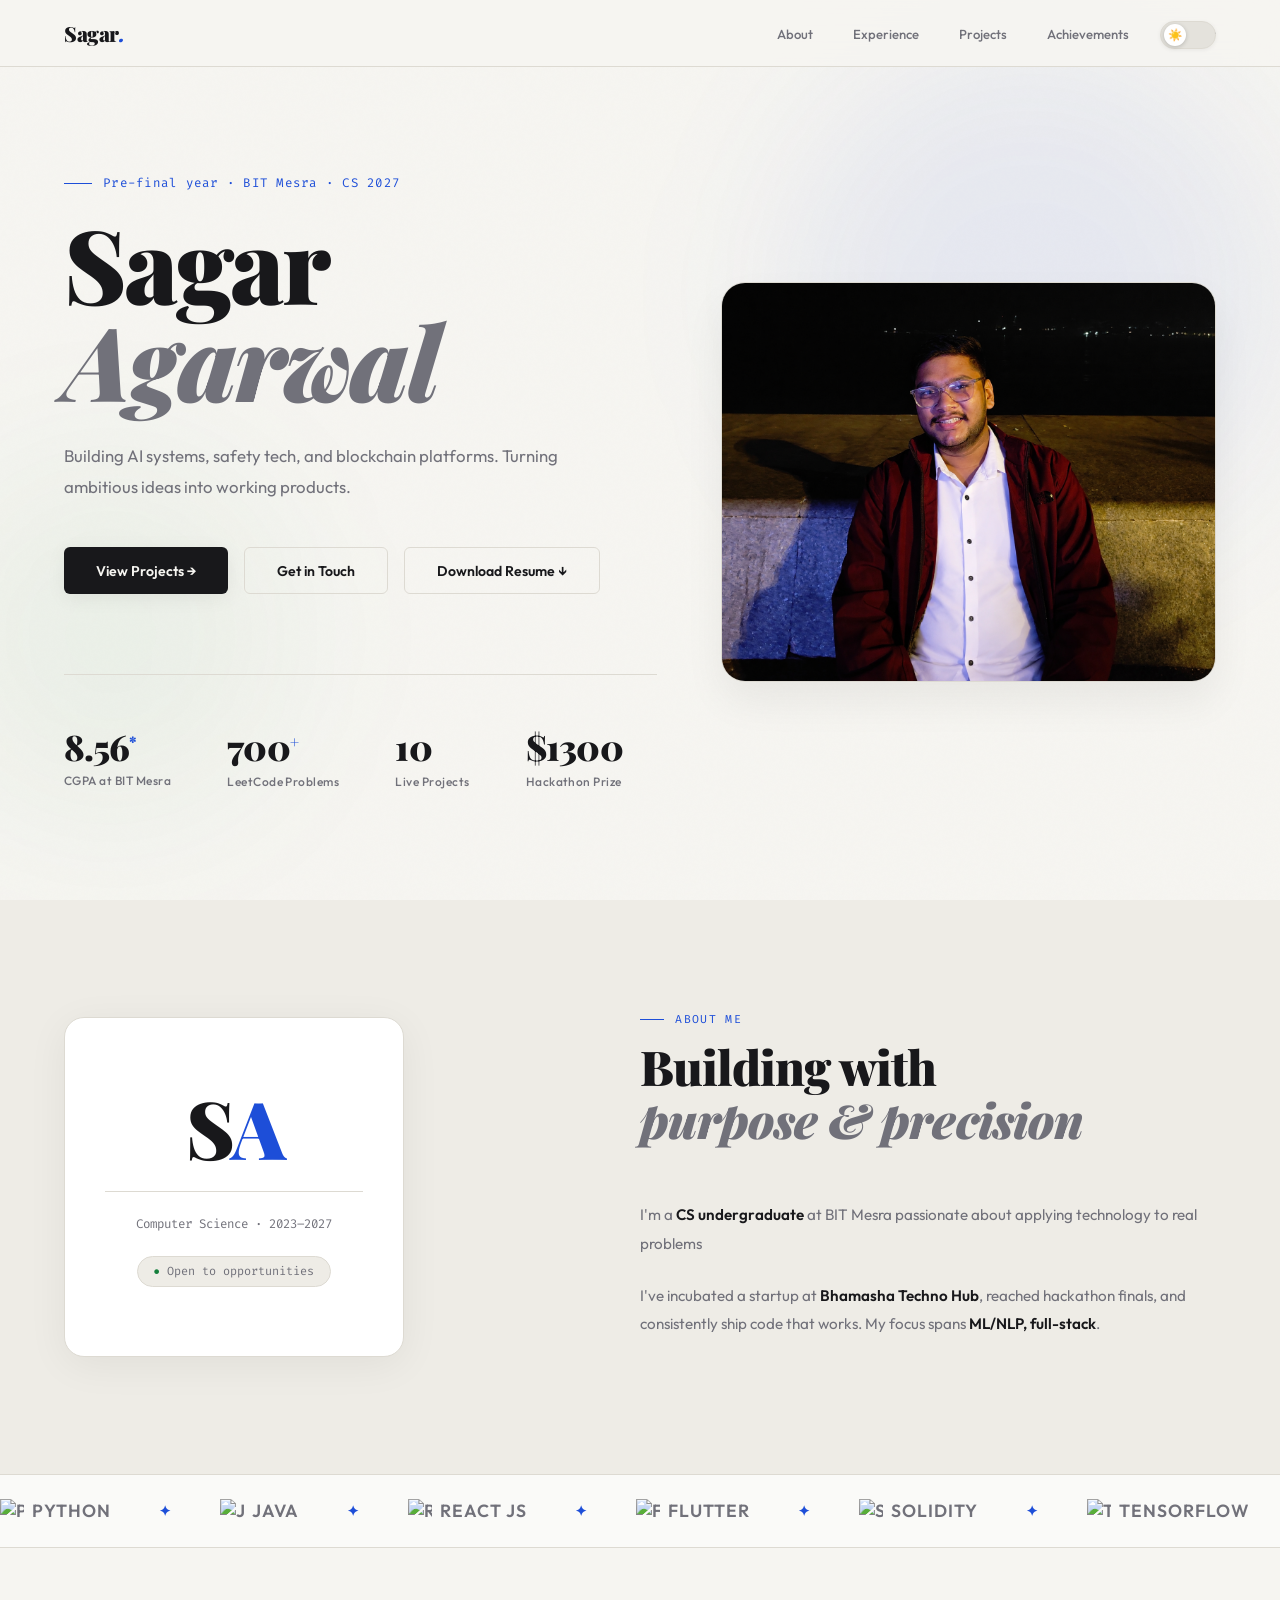
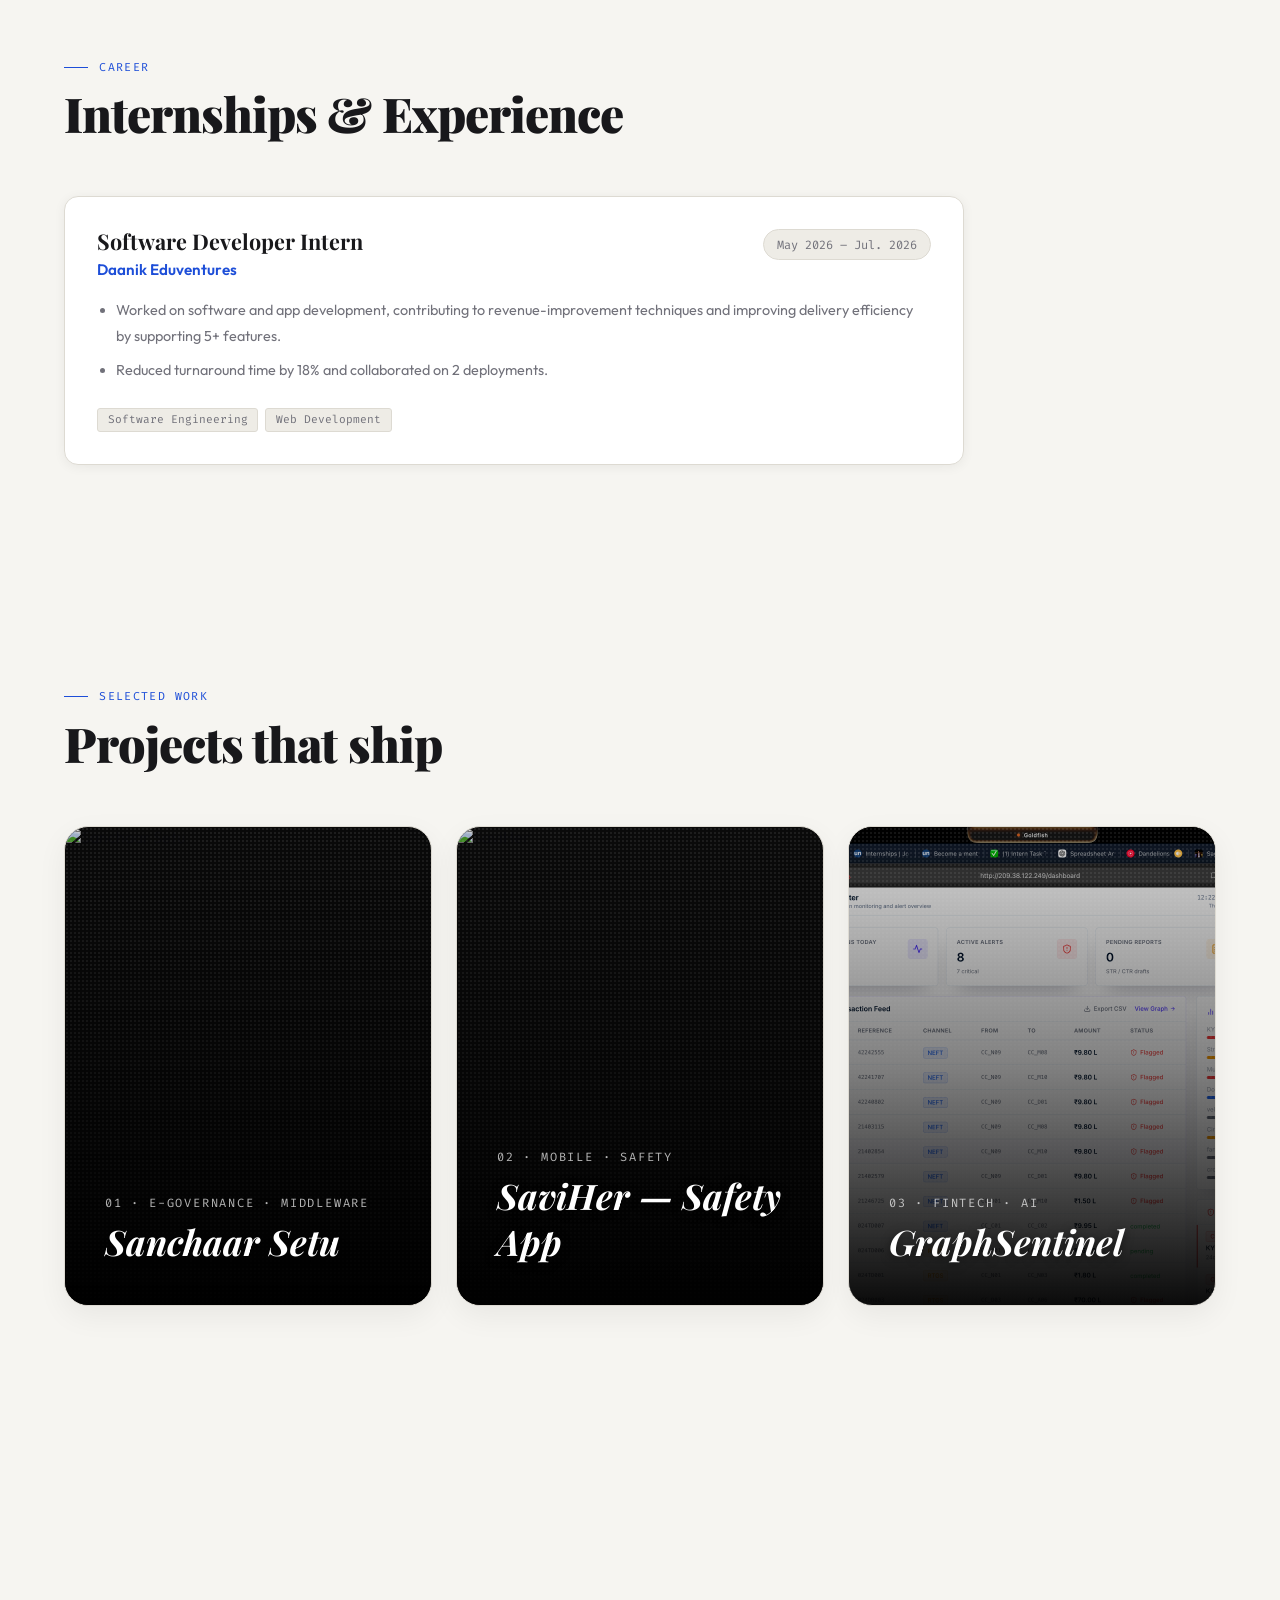
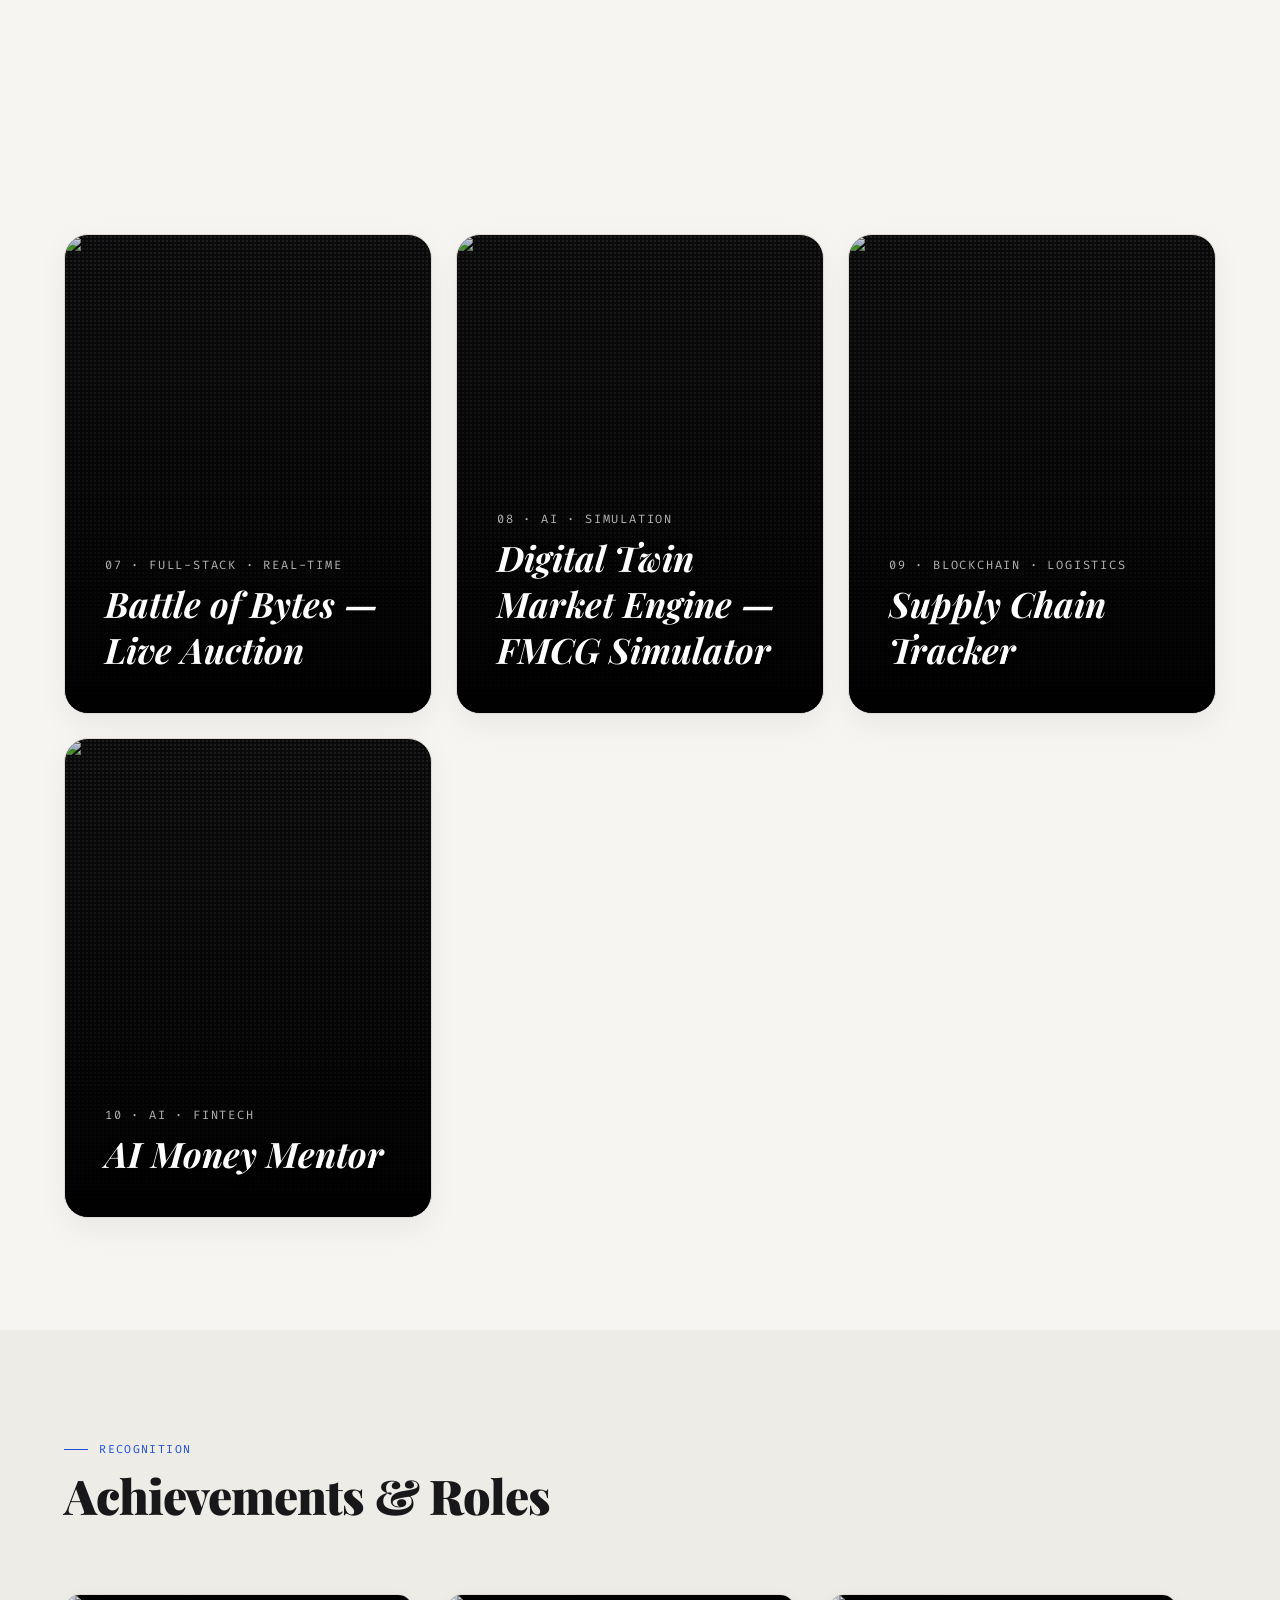
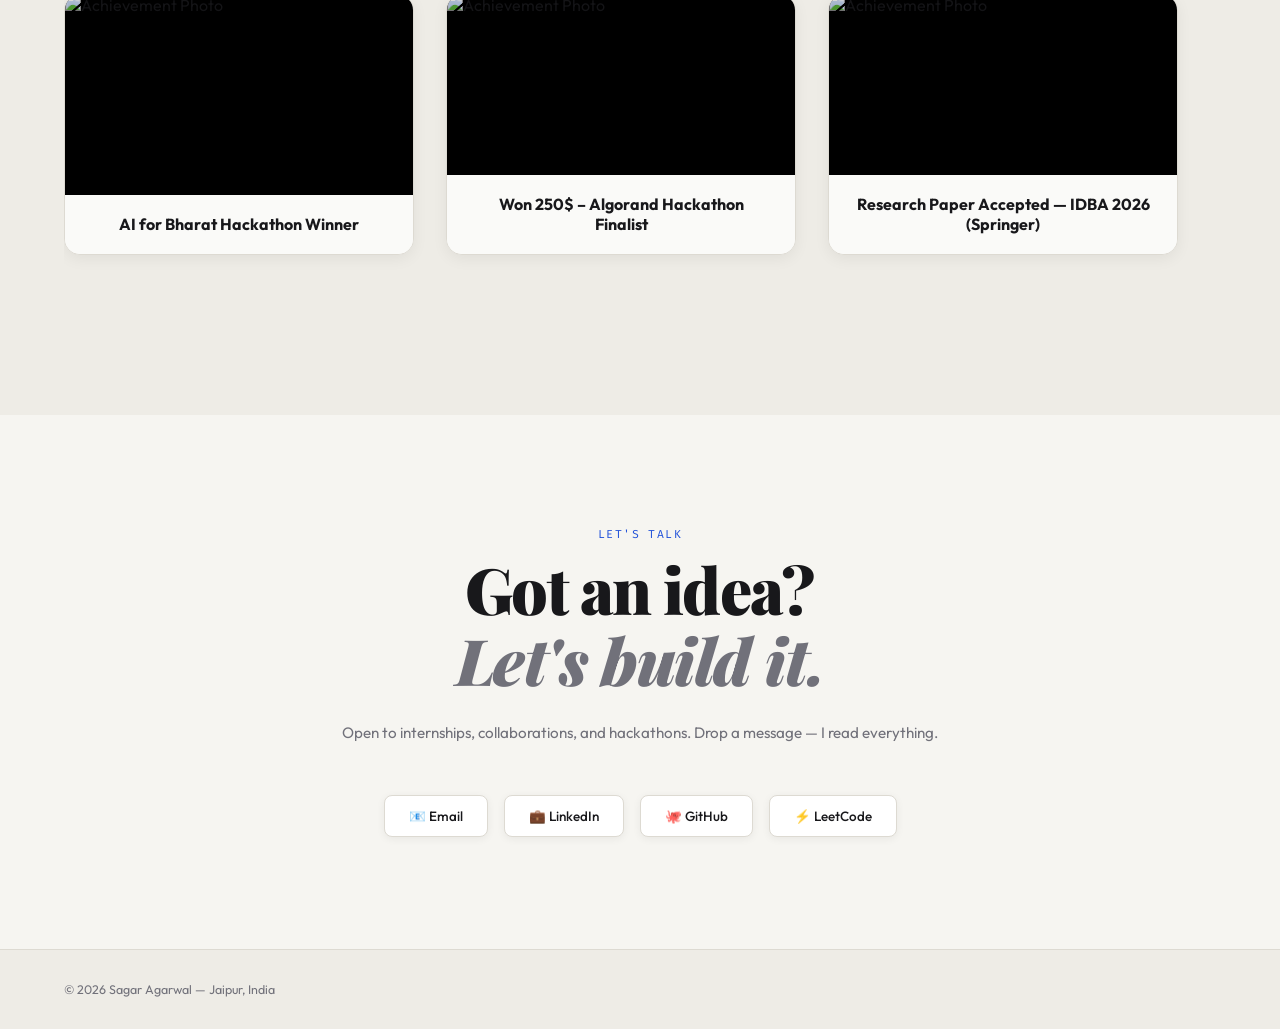
==== index.html @ b4091b5b "peorjectS" ====
<!DOCTYPE html>
<html lang="en" data-theme="light">

<head>
  <meta charset="UTF-8" />
  <meta name="viewport" content="width=device-width, initial-scale=1.0" />
  
  <!-- SEO, AEO & GEO Optimization Meta Tags -->
  <title>Sagar Agarwal | Software Engineer & AI Developer Portfolio</title>
  <meta name="description" content="Portfolio of Sagar Agarwal, a Software Engineer and CS undergrad at BIT Mesra building AI systems, RAG applications, full-stack platforms, and blockchain solutions." />
  <meta name="keywords" content="Sagar Agarwal, Software Engineer, Full Stack Developer, AI Developer, Machine Learning, BIT Mesra, Web3, Generative AI" />
  <meta name="author" content="Sagar Agarwal" />
  <meta name="robots" content="index, follow" />
  
  <!-- Open Graph / Social -->
  <meta property="og:type" content="website" />
  <meta property="og:title" content="Sagar Agarwal | Software Engineer & AI Developer" />
  <meta property="og:description" content="Portfolio of Sagar Agarwal, building AI systems, safety tech, and full-stack platforms." />
  
  <!-- Twitter -->
  <meta name="twitter:card" content="summary_large_image" />
  <meta name="twitter:title" content="Sagar Agarwal | Software Engineer" />
  <meta name="twitter:description" content="Portfolio of Sagar Agarwal, building AI systems, safety tech, and full-stack platforms." />

  <!-- Schema.org / JSON-LD for Answer Engine Optimization (AEO) and Generative Engine Optimization (GEO) -->
  <script type="application/ld+json">
  {
    "@context": "https://schema.org",
    "@type": "Person",
    "name": "Sagar Agarwal",
    "jobTitle": "Software Engineer",
    "sameAs": [
      "https://linkedin.com/in/sagar-agarwal-212930283",
      "https://github.com/SagarAgarwal2",
      "https://leetcode.com/tnbtsper30"
    ],
    "alumniOf": {
      "@type": "CollegeOrUniversity",
      "name": "BIT Mesra"
    },
    "knowsAbout": [
      "Software Engineering",
      "Artificial Intelligence",
      "Machine Learning",
      "Full Stack Web Development",
      "Blockchain",
      "Python",
      "React",
      "Flutter"
    ],
    "description": "CS undergraduate at BIT Mesra, full-stack web developer, and AI/ML enthusiast building production-ready products."
  }
  </script>
  <link
    href="https://fonts.googleapis.com/css2?family=Playfair+Display:ital,wght@0,700;0,900;1,700&family=Outfit:wght@300;400;500;600;700;800&family=Fira+Code:wght@400;500&display=swap"
    rel="stylesheet" />
  <style>
    :root {
      --bg: #f6f5f1;
      --bg2: #eeece6;
      --surface: #fafaf8;
      --border: #dddad2;
      --accent: #1d4ed8;
      --accent2: #b91c1c;
      --accent3: #15803d;
      --text: #18181b;
      --muted: #71717a;
      --card: #ffffff;
      --shadow: rgba(0, 0, 0, 0.06);
      --toggle-bg: #e4e2dc;
    }

    [data-theme="dark"] {
      --bg: #0e0e0c;
      --bg2: #141410;
      --surface: #1a1a16;
      --border: #2c2c26;
      --accent: #6b9cfa;
      --accent2: #f87171;
      --accent3: #4ade80;
      --text: #f0ede4;
      --muted: #888278;
      --card: #161614;
      --shadow: rgba(0, 0, 0, 0.5);
      --toggle-bg: #2c2c26;
    }

    *,
    *::before,
    *::after {
      box-sizing: border-box;
      margin: 0;
      padding: 0;
    }

    html {
      scroll-behavior: smooth;
    }

    body {
      background: var(--bg);
      color: var(--text);
      font-family: 'Outfit', sans-serif;
      overflow-x: hidden;
      transition: background 0.4s ease, color 0.4s ease;
    }

    /* TOGGLE */
    .theme-toggle {
      position: fixed;
      top: 1.3rem;
      right: 4rem;
      z-index: 200;
      background: var(--toggle-bg);
      border: 1px solid var(--border);
      border-radius: 100px;
      width: 56px;
      height: 28px;
      cursor: pointer;
      display: flex;
      align-items: center;
      padding: 3px;
      transition: background 0.3s, border 0.3s;
      box-shadow: 0 1px 4px var(--shadow);
    }

    .toggle-knob {
      width: 22px;
      height: 22px;
      border-radius: 50%;
      background: var(--card);
      box-shadow: 0 1px 4px rgba(0, 0, 0, 0.2);
      transition: transform 0.3s ease;
      display: flex;
      align-items: center;
      justify-content: center;
      font-size: 0.72rem;
    }

    [data-theme="dark"] .toggle-knob {
      transform: translateX(28px);
    }

    body::before {
      content: '';
      position: fixed;
      inset: 0;
      z-index: 0;
      pointer-events: none;
      background-image: url("data:image/svg+xml,%3Csvg viewBox='0 0 256 256' xmlns='http://www.w3.org/2000/svg'%3E%3Cfilter id='n'%3E%3CfeTurbulence type='fractalNoise' baseFrequency='0.85' numOctaves='4' stitchTiles='stitch'/%3E%3C/filter%3E%3Crect width='100%25' height='100%25' filter='url(%23n)' opacity='0.03'/%3E%3C/svg%3E");
      opacity: 0.45;
    }

    /* NAV */
    nav {
      position: fixed;
      top: 0;
      left: 0;
      right: 0;
      z-index: 100;
      display: flex;
      align-items: center;
      justify-content: space-between;
      padding: 1.2rem 4rem;
      backdrop-filter: blur(18px);
      background: rgba(246, 245, 241, 0.85);
      border-bottom: 1px solid var(--border);
      transition: background 0.4s, border 0.4s;
    }

    [data-theme="dark"] nav {
      background: rgba(14, 14, 12, 0.85);
    }

    .nav-logo {
      font-family: 'Playfair Display', serif;
      font-weight: 900;
      font-size: 1.3rem;
      letter-spacing: -0.02em;
      color: var(--text);
      text-decoration: none;
    }

    .nav-logo em {
      color: var(--accent);
      font-style: italic;
    }

    .nav-links {
      display: flex;
      gap: 2.5rem;
      list-style: none;
    }

    .nav-links a {
      color: var(--muted);
      text-decoration: none;
      font-size: 0.82rem;
      font-weight: 500;
      transition: color 0.2s;
    }

    .nav-links a:hover {
      color: var(--text);
    }

    /* HERO */
    .hero {
      min-height: 100vh;
      display: flex;
      flex-direction: column;
      justify-content: center;
      padding: 9rem 4rem 5rem;
      position: relative;
      overflow: hidden;
    }

    .blob {
      position: absolute;
      border-radius: 50%;
      filter: blur(80px);
      z-index: 0;
      transition: background 0.4s;
    }

    .blob1 {
      width: 500px;
      height: 500px;
      background: rgba(29, 78, 216, 0.07);
      top: 5%;
      right: 0;
    }

    .blob2 {
      width: 350px;
      height: 350px;
      background: rgba(21, 128, 61, 0.05);
      bottom: 10%;
      left: -5%;
    }

    [data-theme="dark"] .blob1 {
      background: rgba(107, 156, 250, 0.09);
    }

    [data-theme="dark"] .blob2 {
      background: rgba(74, 222, 128, 0.06);
    }

    .hero-content {
      position: relative;
      z-index: 1;
      max-width: 860px;
    }

    .hero-eyebrow {
      font-family: 'Fira Code', monospace;
      font-size: 0.78rem;
      color: var(--accent);
      letter-spacing: 0.1em;
      margin-bottom: 1.4rem;
      display: flex;
      align-items: center;
      gap: 0.7rem;
      animation: fadeUp 0.7s ease both;
    }

    .hero-eyebrow::before {
      content: '';
      display: block;
      width: 28px;
      height: 1px;
      background: var(--accent);
    }

    .hero-name {
      font-family: 'Playfair Display', serif;
      font-weight: 900;
      font-size: clamp(3.8rem, 8vw, 7.5rem);
      line-height: 0.95;
      letter-spacing: -0.025em;
      animation: fadeUp 0.7s ease 0.12s both;
    }

    .hero-name .line2 {
      color: var(--muted);
      font-style: italic;
    }

    .hero-desc {
      margin-top: 2rem;
      font-size: 1.05rem;
      color: var(--muted);
      max-width: 520px;
      line-height: 1.85;
      animation: fadeUp 0.7s ease 0.24s both;
    }

    .hero-cta {
      margin-top: 2.8rem;
      display: flex;
      gap: 1rem;
      flex-wrap: wrap;
      animation: fadeUp 0.7s ease 0.36s both;
    }

    .btn {
      display: inline-flex;
      align-items: center;
      gap: 0.5rem;
      padding: 0.85rem 2rem;
      border-radius: 6px;
      font-family: 'Outfit', sans-serif;
      font-size: 0.88rem;
      font-weight: 600;
      text-decoration: none;
      transition: all 0.25s;
      cursor: pointer;
      border: none;
    }

    .btn-primary {
      background: var(--text);
      color: var(--bg);
      box-shadow: 0 4px 20px var(--shadow);
    }

    .btn-primary:hover {
      transform: translateY(-2px);
      box-shadow: 0 8px 32px var(--shadow);
    }

    .btn-outline {
      border: 1.5px solid var(--border);
      color: var(--text);
      background: transparent;
    }

    .btn-outline:hover {
      border-color: var(--accent);
      color: var(--accent);
      transform: translateY(-2px);
    }

    .hero-stats {
      margin-top: 5rem;
      display: flex;
      gap: 3.5rem;
      flex-wrap: wrap;
      padding-top: 3rem;
      border-top: 1px solid var(--border);
      animation: fadeUp 0.7s ease 0.48s both;
    }

    .stat-num {
      font-family: 'Playfair Display', serif;
      font-size: 2.2rem;
      font-weight: 900;
      letter-spacing: -0.02em;
    }

    .stat-num sup {
      font-size: 1rem;
      color: var(--accent);
    }

    .stat-label {
      font-size: 0.75rem;
      color: var(--muted);
      font-weight: 500;
      margin-top: 0.2rem;
      letter-spacing: 0.04em;
    }

    @keyframes fadeUp {
      from {
        opacity: 0;
        transform: translateY(28px);
      }

      to {
        opacity: 1;
        transform: translateY(0);
      }
    }

    /* SECTIONS */
    section {
      padding: 7rem 4rem;
      position: relative;
      z-index: 1;
    }

    #about,
    #achievements {
      background: var(--bg2);
      transition: background 0.4s;
    }

    .section-label {
      font-family: 'Fira Code', monospace;
      font-size: 0.72rem;
      color: var(--accent);
      letter-spacing: 0.12em;
      text-transform: uppercase;
      display: flex;
      align-items: center;
      gap: 0.7rem;
      margin-bottom: 0.8rem;
    }

    .section-label::before {
      content: '';
      display: block;
      width: 24px;
      height: 1px;
      background: var(--accent);
    }

    .section-title {
      font-family: 'Playfair Display', serif;
      font-weight: 900;
      font-size: clamp(2rem, 4vw, 3rem);
      letter-spacing: -0.02em;
      line-height: 1.1;
      margin-bottom: 3.5rem;
    }

    /* ABOUT */
    .about-grid {
      display: grid;
      grid-template-columns: 1fr 1.2fr;
      gap: 6rem;
      align-items: center;
    }

    .about-visual {
      aspect-ratio: 1;
      max-width: 340px;
      background: var(--card);
      border: 1px solid var(--border);
      border-radius: 20px;
      display: flex;
      flex-direction: column;
      align-items: center;
      justify-content: center;
      gap: 1.5rem;
      box-shadow: 0 8px 40px var(--shadow);
      padding: 2.5rem;
    }

    .av-initials {
      font-family: 'Playfair Display', serif;
      font-size: 5rem;
      font-weight: 900;
      line-height: 1;
      letter-spacing: -0.04em;
    }

    .av-initials span {
      color: var(--accent);
    }

    .av-bar {
      width: 100%;
      height: 1px;
      background: var(--border);
    }

    .av-sub {
      font-size: 0.78rem;
      color: var(--muted);
      text-align: center;
      font-family: 'Fira Code', monospace;
    }

    .av-badge {
      display: inline-flex;
      align-items: center;
      gap: 0.5rem;
      background: var(--bg2);
      border: 1px solid var(--border);
      border-radius: 100px;
      padding: 0.4rem 1rem;
      font-size: 0.74rem;
      color: var(--muted);
      font-family: 'Fira Code', monospace;
    }

    .av-badge::before {
      content: '●';
      color: var(--accent3);
      font-size: 0.55rem;
    }

    .about-text p {
      color: var(--muted);
      line-height: 1.9;
      font-size: 0.95rem;
      margin-bottom: 1.4rem;
    }

    .about-text p strong {
      color: var(--text);
      font-weight: 600;
    }

    .skills-grid {
      display: flex;
      flex-wrap: wrap;
      gap: 0.55rem;
      margin-top: 2rem;
    }

    .skill-tag {
      padding: 0.38rem 0.9rem;
      border-radius: 4px;
      font-size: 0.76rem;
      font-weight: 500;
      border: 1px solid var(--border);
      color: var(--muted);
      background: var(--surface);
      transition: all 0.2s;
    }

    .skill-tag:hover {
      border-color: var(--accent);
      color: var(--accent);
    }

    /* PROJECTS */
    .projects-grid {
      display: grid;
      grid-template-columns: repeat(auto-fit, minmax(340px, 1fr));
      gap: 1.5rem;
    }

    .project-card {
      background: var(--card);
      border: 1px solid var(--border);
      border-radius: 14px;
      padding: 2rem;
      transition: all 0.3s;
      box-shadow: 0 2px 12px var(--shadow);
    }

    .project-card:hover {
      transform: translateY(-5px);
      box-shadow: 0 16px 48px var(--shadow);
      border-color: var(--accent);
    }

    .project-num {
      font-family: 'Fira Code', monospace;
      font-size: 0.7rem;
      color: var(--muted);
      margin-bottom: 1.4rem;
    }

    .project-icon {
      width: 46px;
      height: 46px;
      border-radius: 10px;
      display: flex;
      align-items: center;
      justify-content: center;
      font-size: 1.5rem;
      margin-bottom: 1.2rem;
      border: 1px solid var(--border);
      background: var(--surface);
    }

    .project-title {
      font-family: 'Playfair Display', serif;
      font-weight: 700;
      font-size: 1.25rem;
      margin-bottom: 0.8rem;
      line-height: 1.3;
    }

    .project-desc {
      font-size: 0.85rem;
      color: var(--muted);
      line-height: 1.8;
      margin-bottom: 1.5rem;
    }

    .project-metrics {
      display: flex;
      flex-wrap: wrap;
      gap: 0.5rem;
      margin-bottom: 1.4rem;
    }

    .metric {
      font-size: 0.72rem;
      font-weight: 600;
      padding: 0.28rem 0.75rem;
      border-radius: 100px;
    }

    .metric-green {
      background: rgba(21, 128, 61, 0.08);
      color: #15803d;
      border: 1px solid rgba(21, 128, 61, 0.2);
    }

    .metric-blue {
      background: rgba(29, 78, 216, 0.08);
      color: #1d4ed8;
      border: 1px solid rgba(29, 78, 216, 0.2);
    }

    .metric-red {
      background: rgba(185, 28, 28, 0.08);
      color: #b91c1c;
      border: 1px solid rgba(185, 28, 28, 0.2);
    }

    .metric-gold {
      background: rgba(161, 98, 7, 0.08);
      color: #a16207;
      border: 1px solid rgba(161, 98, 7, 0.2);
    }

    [data-theme="dark"] .metric-green {
      background: rgba(74, 222, 128, 0.1);
      color: #4ade80;
      border-color: rgba(74, 222, 128, 0.2);
    }

    [data-theme="dark"] .metric-blue {
      background: rgba(107, 156, 250, 0.1);
      color: #6b9cfa;
      border-color: rgba(107, 156, 250, 0.2);
    }

    [data-theme="dark"] .metric-red {
      background: rgba(248, 113, 113, 0.1);
      color: #f87171;
      border-color: rgba(248, 113, 113, 0.2);
    }

    [data-theme="dark"] .metric-gold {
      background: rgba(253, 224, 71, 0.1);
      color: #fbbf24;
      border-color: rgba(253, 224, 71, 0.2);
    }

    .project-tags {
      display: flex;
      flex-wrap: wrap;
      gap: 0.45rem;
    }

    .tag {
      font-size: 0.7rem;
      font-family: 'Fira Code', monospace;
      padding: 0.22rem 0.6rem;
      border-radius: 3px;
      background: var(--bg2);
      border: 1px solid var(--border);
      color: var(--muted);
    }

    .project-actions {
      display: flex;
      gap: 0.8rem;
      margin-top: 1.4rem;
      flex-wrap: wrap;
    }

    .project-link {
      display: inline-flex;
      align-items: center;
      gap: 0.4rem;
      font-size: 0.82rem;
      font-weight: 600;
      color: var(--accent);
      text-decoration: none;
      transition: gap 0.2s;
    }

    .project-link:hover {
      gap: 0.7rem;
    }

    .project-btn {
      display: inline-flex;
      align-items: center;
      gap: 0.4rem;
      padding: 0.6rem 1.2rem;
      border-radius: 6px;
      font-size: 0.82rem;
      font-weight: 600;
      text-decoration: none;
      transition: all 0.25s;
      border: 1.5px solid var(--border);
      background: var(--card);
      color: var(--text);
    }

    .project-btn:hover {
      border-color: var(--accent);
      color: var(--accent);
      transform: translateY(-2px);
      box-shadow: 0 4px 16px var(--shadow);
    }

    /* ACHIEVEMENTS */
    .ach-marquee-wrapper {
      overflow: hidden;
      width: 100%;
      padding: 1rem 0 3rem;
      display: flex;
    }
    .ach-marquee-track {
      display: flex;
      gap: 2rem;
      width: max-content;
      animation: scrollMarquee 40s linear infinite;
    }
    .ach-marquee-track:hover {
      animation-play-state: paused;
    }
    @keyframes scrollMarquee {
      to { transform: translateX(calc(-50% - 1rem)); }
    }

    @media (max-width: 768px) {
      .ach-card { width: 300px; }
      .ach-marquee-track { gap: 1rem; }
      @keyframes scrollMarquee {
        to { transform: translateX(calc(-50% - 0.5rem)); }
      }
    }

    .ach-card {
      width: 350px;
      flex-shrink: 0;
      background: var(--card);
      border: 1px solid var(--border);
      border-radius: 16px;
      overflow: hidden;
      display: flex;
      flex-direction: column;
      transition: all 0.3s;
      box-shadow: 0 4px 15px var(--shadow);
    }

    .ach-card:hover {
      transform: translateY(-5px);
      box-shadow: 0 15px 35px var(--shadow);
    }
    
    .ach-image-wrapper {
      width: 100%;
      flex-grow: 1;
      min-height: 180px;
      overflow: hidden;
      background: #000;
    }

    .ach-image {
      width: 100%;
      height: 100%;
      object-fit: cover;
      transition: transform 0.5s ease;
      opacity: 0.85;
    }
    
    .ach-card:hover .ach-image {
      transform: scale(1.05);
      opacity: 1;
    }

    .ach-content {
      padding: 1.2rem 1.5rem;
      display: flex;
      justify-content: center;
      align-items: center;
      text-align: center;
      background: var(--surface);
    }

    .ach-title {
      font-weight: 700;
      font-size: 1rem;
      margin: 0;
      color: var(--text);
    }

    /* CONTACT */
    #contact {
      background: var(--bg);
    }

    .contact-inner {
      max-width: 640px;
      margin: 0 auto;
      text-align: center;
    }

    .contact-inner .section-label {
      justify-content: center;
    }

    .contact-inner .section-label::before {
      display: none;
    }

    .contact-big {
      font-family: 'Playfair Display', serif;
      font-weight: 900;
      font-size: clamp(2.5rem, 5vw, 4rem);
      letter-spacing: -0.025em;
      line-height: 1.1;
      margin-bottom: 1.5rem;
    }

    .contact-big em {
      color: var(--muted);
    }

    .contact-sub {
      color: var(--muted);
      font-size: 0.95rem;
      line-height: 1.85;
      margin-bottom: 3rem;
    }

    .contact-links {
      display: flex;
      gap: 1rem;
      justify-content: center;
      flex-wrap: wrap;
    }

    .contact-chip {
      display: inline-flex;
      align-items: center;
      gap: 0.6rem;
      padding: 0.75rem 1.5rem;
      border-radius: 8px;
      border: 1.5px solid var(--border);
      text-decoration: none;
      color: var(--text);
      font-size: 0.84rem;
      font-weight: 500;
      background: var(--card);
      transition: all 0.25s;
      box-shadow: 0 2px 8px var(--shadow);
    }

    .contact-chip:hover {
      border-color: var(--accent);
      color: var(--accent);
      transform: translateY(-2px);
    }

    /* FOOTER */
    footer {
      border-top: 1px solid var(--border);
      padding: 2rem 4rem;
      display: flex;
      align-items: center;
      justify-content: space-between;
      background: var(--bg2);
      transition: background 0.4s;
    }

    footer p {
      font-size: 0.78rem;
      color: var(--muted);
    }

    footer span {
      color: var(--accent2);
    }

    /* REVEAL */
    .reveal {
      opacity: 0;
      transform: translateY(32px);
      transition: opacity 0.65s ease, transform 0.65s ease;
    }

    .reveal.visible {
      opacity: 1;
      transform: translateY(0);
    }

    ::-webkit-scrollbar {
      width: 4px;
    }

    ::-webkit-scrollbar-track {
      background: var(--bg);
    }

    ::-webkit-scrollbar-thumb {
      background: var(--border);
      border-radius: 2px;
    }

    @media (max-width: 768px) {
      nav {
        padding: 1rem 1.5rem;
      }

      .nav-links {
        display: none;
      }

      .theme-toggle {
        right: 1.5rem;
        top: 1.1rem;
      }

      .hero {
        padding: 7rem 1.5rem 3rem;
      }

      section {
        padding: 5rem 1.5rem;
      }

      .about-grid {
        grid-template-columns: 1fr;
      }

      .about-visual {
        display: none;
      }

      footer {
        padding: 1.5rem;
        flex-direction: column;
        gap: 0.5rem;
        text-align: center;
      }
    }
  </style>
  <link rel="stylesheet" href="style.css" />
  <link rel="icon" type="image/png" href="assests/favicon.png" />
</head>

<body>

  <button class="theme-toggle" id="themeToggle" aria-label="Toggle theme">
    <div class="toggle-knob" id="toggleKnob">☀️</div>
  </button>

  <nav>
    <a href="#" class="nav-logo">Sagar<em>.</em></a>
    <ul class="nav-links">
      <li><a href="#about">About</a></li>
      <li><a href="#experience">Experience</a></li>
      <li><a href="#projects">Projects</a></li>
      <li><a href="#achievements">Achievements</a></li>
      <li><a href="#contact">Contact</a></li>
    </ul>
  </nav>

  <main>
  <section class="hero" id="home">
    <div class="blob blob1"></div>
    <div class="blob blob2"></div>
    <div class="hero-grid">
      <div class="hero-content">
        <div class="hero-eyebrow">Pre-final year · BIT Mesra · CS 2027</div>
        <h1 class="hero-name">Sagar<br><span class="line2">Agarwal</span></h1>
        <p class="hero-desc">Building AI systems, safety tech, and blockchain platforms. Turning ambitious ideas into
          working products.</p>
        <div class="hero-cta">
          <a href="#projects" class="btn btn-primary">View Projects →</a>
          <a href="mailto:tnbtsper30@gmail.com" class="btn btn-outline">Get in Touch</a>
          <a href="assests/RenderCV_EngineeringResumes_Theme__Copy_.pdf" target="_blank" class="btn btn-outline" download>Download Resume ↓</a>
        </div>
        <div class="hero-stats">
          <div class="stat">
            <div class="stat-num">8.56<sup>*</sup></div>
            <div class="stat-label">CGPA at BIT Mesra</div>
          </div>
          <div class="stat">
            <div class="stat-num">700<sup>+</sup></div>
            <div class="stat-label">LeetCode Problems</div>
          </div>
          <div class="stat">
            <div class="stat-num">10</div>
            <div class="stat-label">Live Projects</div>
          </div>
          <div class="stat">
            <div class="stat-num">$1300</div>
            <div class="stat-label">Hackathon Prize</div>
          </div>
        </div>
      </div>
      <div class="hero-visual">
        <img src="assests/favicon.png" alt="Sagar Agarwal" class="hero-image">
      </div>
    </div>
  </section>

  <section id="about">
    <div class="about-grid">
      <div class="about-visual reveal">
        <div class="av-initials">S<span>A</span></div>
        <div class="av-bar"></div>
        <div class="av-sub">Computer Science · 2023–2027</div>
        <div class="av-badge">Open to opportunities</div>
      </div>
      <div class="about-text reveal">
        <div class="section-label">About Me</div>
        <h2 class="section-title">Building with<br><em style="color:var(--muted);font-style:italic">purpose &amp;
            precision</em></h2>
        <p>I'm a <strong>CS undergraduate</strong> at BIT Mesra passionate about applying technology to real problems
        </p>
        <p>I've incubated a startup at <strong>Bhamasha Techno Hub</strong>, reached hackathon finals, and consistently
          ship code that works. My focus spans <strong>ML/NLP, full-stack</strong>.</p>
      </div>
    </div>
  </section>

  <div class="skills-marquee-container">
    <div class="skills-marquee">
      <span><img src="https://cdn.jsdelivr.net/gh/devicons/devicon@latest/icons/python/python-original.svg" style="width: 24px; height: 24px; margin-right: 8px;" alt="Python">Python</span>
      <span><img src="https://cdn.jsdelivr.net/gh/devicons/devicon@latest/icons/java/java-original.svg" style="width: 24px; height: 24px; margin-right: 8px;" alt="Java">Java</span>
      <span><img src="https://cdn.jsdelivr.net/gh/devicons/devicon@latest/icons/react/react-original.svg" style="width: 24px; height: 24px; margin-right: 8px;" alt="React">React JS</span>
      <span><img src="https://cdn.jsdelivr.net/gh/devicons/devicon@latest/icons/flutter/flutter-original.svg" style="width: 24px; height: 24px; margin-right: 8px;" alt="Flutter">Flutter</span>
      <span><img src="https://cdn.jsdelivr.net/gh/devicons/devicon@latest/icons/solidity/solidity-original.svg" style="width: 24px; height: 24px; margin-right: 8px;" alt="Solidity">Solidity</span>
      <span><img src="https://cdn.jsdelivr.net/gh/devicons/devicon@latest/icons/tensorflow/tensorflow-original.svg" style="width: 24px; height: 24px; margin-right: 8px;" alt="TensorFlow">TensorFlow</span>
      <span><img src="https://cdn.jsdelivr.net/gh/devicons/devicon@latest/icons/firebase/firebase-original.svg" style="width: 24px; height: 24px; margin-right: 8px;" alt="Firebase">Firebase</span>
      <span><img src="https://cdn.jsdelivr.net/gh/devicons/devicon@latest/icons/googlecloud/googlecloud-original.svg" style="width: 24px; height: 24px; margin-right: 8px;" alt="GCP">GCP</span>
      <span><img src="https://cdn.jsdelivr.net/gh/devicons/devicon@latest/icons/docker/docker-original.svg" style="width: 24px; height: 24px; margin-right: 8px;" alt="Docker">Docker</span>
      <span><img src="https://cdn.jsdelivr.net/gh/devicons/devicon@latest/icons/nextjs/nextjs-original.svg" style="width: 24px; height: 24px; margin-right: 8px; border-radius: 50%; background: white;" alt="Next.js">Next.js</span>
      <span>RAG / NLP</span>
      <span>DSA & OOP</span>
      <!-- Duplicate for seamless looping -->
      <span><img src="https://cdn.jsdelivr.net/gh/devicons/devicon@latest/icons/python/python-original.svg" style="width: 24px; height: 24px; margin-right: 8px;" alt="Python">Python</span>
      <span><img src="https://cdn.jsdelivr.net/gh/devicons/devicon@latest/icons/java/java-original.svg" style="width: 24px; height: 24px; margin-right: 8px;" alt="Java">Java</span>
      <span><img src="https://cdn.jsdelivr.net/gh/devicons/devicon@latest/icons/react/react-original.svg" style="width: 24px; height: 24px; margin-right: 8px;" alt="React">React JS</span>
      <span><img src="https://cdn.jsdelivr.net/gh/devicons/devicon@latest/icons/flutter/flutter-original.svg" style="width: 24px; height: 24px; margin-right: 8px;" alt="Flutter">Flutter</span>
      <span><img src="https://cdn.jsdelivr.net/gh/devicons/devicon@latest/icons/solidity/solidity-original.svg" style="width: 24px; height: 24px; margin-right: 8px;" alt="Solidity">Solidity</span>
      <span><img src="https://cdn.jsdelivr.net/gh/devicons/devicon@latest/icons/tensorflow/tensorflow-original.svg" style="width: 24px; height: 24px; margin-right: 8px;" alt="TensorFlow">TensorFlow</span>
      <span><img src="https://cdn.jsdelivr.net/gh/devicons/devicon@latest/icons/firebase/firebase-original.svg" style="width: 24px; height: 24px; margin-right: 8px;" alt="Firebase">Firebase</span>
      <span><img src="https://cdn.jsdelivr.net/gh/devicons/devicon@latest/icons/googlecloud/googlecloud-original.svg" style="width: 24px; height: 24px; margin-right: 8px;" alt="GCP">GCP</span>
      <span><img src="https://cdn.jsdelivr.net/gh/devicons/devicon@latest/icons/docker/docker-original.svg" style="width: 24px; height: 24px; margin-right: 8px;" alt="Docker">Docker</span>
      <span><img src="https://cdn.jsdelivr.net/gh/devicons/devicon@latest/icons/nextjs/nextjs-original.svg" style="width: 24px; height: 24px; margin-right: 8px; border-radius: 50%; background: white;" alt="Next.js">Next.js</span>
      <span>RAG / NLP</span>
      <span>DSA & OOP</span>
    </div>
  </div>

  
  <section id="experience">
    <div class="reveal">
      <div class="section-label">Career</div>
      <h2 class="section-title">Internships &amp; Experience</h2>
    </div>
    <div class="exp-grid">
      <div class="exp-card reveal">
        <div class="exp-header">
          <div>
            <div class="exp-role">Software Developer Intern</div>
            <div class="exp-company">Daanik Eduventures</div>
          </div>
          <div class="exp-date">May 2026 – Jul. 2026</div>
        </div>
        <div class="exp-desc">
          <ul>
            <li>Worked on software and app development, contributing to revenue-improvement techniques and improving delivery efficiency by supporting 5+ features.</li>
            <li>Reduced turnaround time by 18% and collaborated on 2 deployments.</li>
          </ul>
        </div>
        <div class="project-tags" style="margin-top: 1.5rem;">
          <span class="tag">Software Engineering</span><span class="tag">Web Development</span>
        </div>
      </div>
    </div>
  </section>

  <section id="projects">
    <div class="reveal">
      <div class="section-label">Selected Work</div>
      <h2 class="section-title">Projects that ship</h2>
    </div>
    <div class="projects-grid">
      <div class="featured-card reveal">
        <img src="assests/ss-sanchaarsetu-1.png" alt="Sanchaar Setu" class="project-thumbnail">
        <div class="featured-overlay"></div>
        <div class="featured-content">
          <div class="project-num">01 · E-Governance · Middleware</div>
          <div class="project-title">Sanchaar Setu</div>
          <div class="featured-details">
            <div class="project-desc">Bidirectional sync middleware connecting Karnataka's Single Window System to 40+ legacy department systems. Features Kafka-based async messaging, pgvector semantic mapping, hash-chained audit logs, and PII scrubbing, reducing data propagation to under 5 seconds.</div>
            <div class="project-metrics">
              <span class="metric metric-green">Production-grade</span>
              <span class="metric metric-blue">Tamper-evident logs</span>
              <span class="metric metric-red">PII protection</span>
            </div>

            <div class="project-actions" style="margin-bottom: 0;">
              <a href="project-sanchaarsetu.html" class="project-btn">View Detailed →</a>
              <a href="#repo-link" target="_blank" class="project-link">View on GitHub →</a>
            </div>
          </div>
        </div>
      </div>
      <div class="featured-card reveal">
        <img src="assests/WhatsApp Image 2025-07-11 at 00.13.12_502c36a2.jpg" alt="SaviHer" class="project-thumbnail">
        <div class="featured-overlay"></div>
        <div class="featured-content">
          <div class="project-num">02 · Mobile · Safety</div>
          <div class="project-title">SaviHer — Safety App</div>
          <div class="featured-details">
            <div class="project-desc">Founder &amp; developer of a women's safety app with SOS alerts capturing real-time images and notifying emergency contacts in 2.5 seconds. Incubated at Bhamasha Techno Hub.</div>
            <div class="project-metrics">
              <span class="metric metric-red">2.5s SOS response</span>
              <span class="metric metric-green">70% faster help</span>
              <span class="metric metric-blue">Incubated</span>
            </div>

            <div class="project-actions" style="margin-bottom: 0;">
              <a href="project-saviher.html" class="project-btn">View Detailed →</a>
              <a href="#repo-link" target="_blank" class="project-link">View on GitHub →</a>
            </div>
          </div>
        </div>
      </div>
      <div class="featured-card reveal">
        <img src="assests/gs-1.png" alt="GraphSentinel" class="project-thumbnail">
        <div class="featured-overlay"></div>
        <div class="featured-content">
          <div class="project-num">03 · FinTech · AI</div>
          <div class="project-title">GraphSentinel</div>
          <div class="featured-details">
            <div class="project-desc">AI-Powered Fund Flow Tracking & Fraud Detection utilizing Temporal GNNs to detect multi-hop money laundering.</div>
            <div class="project-metrics">
              <span class="metric metric-green">94% FP Reduction</span>
              <span class="metric metric-blue">Neo4j</span>
            </div>
            <div class="project-actions" style="margin-bottom: 0;">
              <a href="project-graphsentinel.html" class="project-btn">View Detailed →</a>
              <a href="https://github.com/SagarAgarwal2/gs" target="_blank" class="project-link">View on GitHub →</a>
            </div>
          </div>
        </div>
      </div>

      <div class="featured-card reveal">
        <img src="assests/Screenshot 2026-03-01 080153.png" alt="Solar-Chain" class="project-thumbnail">
        <div class="featured-overlay"></div>
        <div class="featured-content">
          <div class="project-num">04 · Blockchain · Energy</div>
          <div class="project-title">Solar-Chain</div>
          <div class="featured-details">
            <div class="project-desc">Peer-to-peer solar energy trading on Algorand. Direct energy trading reduces coal dependency. Reached Round 3 of the Algorand hackathon and won $250.</div>
            <div class="project-metrics">
              <span class="metric metric-gold">$250 prize</span>
              <span class="metric metric-green">40–50% less coal</span>
              <span class="metric metric-blue">Hackathon Round 3</span>
            </div>
            <div class="project-actions" style="margin-bottom: 0;">
              <a href="project-solarchain.html" class="project-btn">View Detailed →</a>
              <a href="#repo-link" target="_blank" class="project-link">View on GitHub →</a>
            </div>
          </div>
        </div>
      </div>
      <div class="featured-card reveal">
        <img src="assests/Screenshot 2026-03-01 080206.png" alt="Smart Product Pricing" class="project-thumbnail">
        <div class="featured-overlay"></div>
        <div class="featured-content">
          <div class="project-num">05 · ML · NLP</div>
          <div class="project-title">Smart Product Pricing</div>
          <div class="featured-details">
            <div class="project-desc">ML ensemble predicting product prices from text, numeric, and image features. Hybrid model using Random Forest, Gradient Boosting, and MLP with advanced NLP feature engineering.</div>
            <div class="project-metrics">
              <span class="metric metric-blue">Top 2000 / 7000+ teams</span>
              <span class="metric metric-green">54% SMAPE</span>
            </div>
            <div class="project-actions" style="margin-bottom: 0;">
              <a href="project-pricing.html" class="project-btn">View Detailed →</a>
              <a href="#repo-link" target="_blank" class="project-link">View on GitHub →</a>
            </div>
          </div>
        </div>
      </div>
      <div class="featured-card reveal">
        <img src="assests/Screenshot 2026-03-01 080237.png" alt="Agentic RFP Automation" class="project-thumbnail">
        <div class="featured-overlay"></div>
        <div class="featured-content">
          <div class="project-num">06 · AI · Automation</div>
          <div class="project-title">Agentic RFP Automation</div>
          <div class="featured-details">
            <div class="project-desc">Multi-agent AI platform for the paint industry automating RFP analysis, vendor selection, and pricing. RAG-based semantic matching with real-time decision intelligence.</div>
            <div class="project-metrics">
              <span class="metric metric-green">99% faster (3h → 7s)</span>
              <span class="metric metric-blue">90% match accuracy</span>
            </div>
            <div class="project-actions" style="margin-bottom: 0;">
              <a href="project-rfp.html" class="project-btn">View Detailed →</a>
              <a href="#repo-link" target="_blank" class="project-link">View on GitHub →</a>
            </div>
          </div>
        </div>
      </div>
      <div class="featured-card reveal">
        <img src="assests/Screenshot 2026-03-04 132020.png" alt="Battle of Bytes" class="project-thumbnail">
        <div class="featured-overlay"></div>
        <div class="featured-content">
          <div class="project-num">07 · Full-Stack · Real-Time</div>
          <div class="project-title">Battle of Bytes — Live Auction</div>
          <div class="featured-details">
            <div class="project-desc">React-based live auction platform with real-time bidding dashboard, team polling, and interactive UI. Firebase Firestore powers real-time updates and bid tracking with countdown timers and sound effects.</div>
            <div class="project-metrics">
              <span class="metric metric-blue">Real-time bidding</span>
              <span class="metric metric-green">Interactive UI</span>
            </div>
            <div class="project-actions" style="margin-bottom: 0;">
              <a href="project-auction.html" class="project-btn">View Detailed →</a>
              <a href="#repo-link" target="_blank" class="project-link">View on GitHub →</a>
            </div>
          </div>
        </div>
      </div>
      <div class="featured-card reveal">
        <img src="assests/Screenshot 2026-03-01 080430.png" alt="Digital Twin" class="project-thumbnail">
        <div class="featured-overlay"></div>
        <div class="featured-content">
          <div class="project-num">08 · AI · Simulation</div>
          <div class="project-title">Digital Twin Market Engine — FMCG Simulator</div>
          <div class="featured-details">
            <div class="project-desc">Market simulation platform modeling FMCG launches. TensorFlow.js powers neural networks, K-Means clustering, and regression to predict purchase probability and pricing for 25,000 synthetic personas.</div>
            <div class="project-metrics">
              <span class="metric metric-blue">25k personas</span>
              <span class="metric metric-green">ML-powered</span>
            </div>
            <div class="project-actions" style="margin-bottom: 0;">
              <a href="project-digitaltwin.html" class="project-btn">View Detailed →</a>
              <a href="#repo-link" target="_blank" class="project-link">View on GitHub →</a>
            </div>
          </div>
        </div>
      </div>
      <div class="featured-card reveal">
        <img src="assests/ss-supplychain-1.png" alt="Supply Chain Tracker" class="project-thumbnail">
        <div class="featured-overlay"></div>
        <div class="featured-content">
          <div class="project-num">09 · Blockchain · Logistics</div>
          <div class="project-title">Supply Chain Tracker</div>
          <div class="featured-details">
            <div class="project-desc">Blockchain-powered supply chain transparency platform with end-to-end product tracking, smart contract verification, and real-time analytics. Immutable ledger ensures provenance and anti-counterfeiting across the logistics pipeline.</div>
            <div class="project-metrics">
              <span class="metric metric-blue">Immutable ledger</span>
              <span class="metric metric-green">Real-time tracking</span>
              <span class="metric metric-gold">Smart contracts</span>
            </div>
            <div class="project-actions" style="margin-bottom: 0;">
              <a href="project-supplychain.html" class="project-btn">View Detailed →</a>
              <a href="#repo-link" target="_blank" class="project-link">View on GitHub →</a>
            </div>
          </div>
        </div>
      </div>
      <div class="featured-card reveal">
        <img src="assests/Screenshot 2026-03-01 080326.png" alt="AI Money Mentor" class="project-thumbnail">
        <div class="featured-overlay"></div>
        <div class="featured-content">
          <div class="project-num">10 · AI · FinTech</div>
          <div class="project-title">AI Money Mentor</div>
          <div class="featured-details">
            <div class="project-desc">AI-powered personal finance advisor that analyzes spending patterns, predicts budgets, and delivers actionable savings recommendations. NLP-driven conversational interface makes financial planning intuitive and accessible.</div>
            <div class="project-metrics">
              <span class="metric metric-green">Smart budgeting</span>
              <span class="metric metric-blue">NLP-powered</span>
              <span class="metric metric-gold">Predictive analytics</span>
            </div>
            <div class="project-actions" style="margin-bottom: 0;">
              <a href="project-aimoneymentor.html" class="project-btn">View Detailed →</a>
              <a href="#repo-link" target="_blank" class="project-link">View on GitHub →</a>
            </div>
          </div>
        </div>
      </div>
    </div>
  </section>

  <section id="achievements">
    <div class="reveal">
      <div class="section-label">Recognition</div>
      <h2 class="section-title">Achievements &amp; Roles</h2>
    </div>
    <div class="ach-marquee-wrapper">
      <div class="ach-marquee-track">
        <!-- FIRST SET -->
        <div class="ach-card reveal">
          <div class="ach-image-wrapper">
            <img src="https://placehold.co/600x400/111111/444444?text=Upload+Photo" class="ach-image" alt="Achievement Photo">
          </div>
          <div class="ach-content">
            <div class="ach-title">AI for Bharat Hackathon Winner</div>
          </div>
        </div>

        <div class="ach-card reveal">
          <div class="ach-image-wrapper">
            <img src="https://placehold.co/600x400/111111/444444?text=Upload+Photo" class="ach-image" alt="Achievement Photo">
          </div>
          <div class="ach-content">
            <div class="ach-title">Won 250$ – Algorand Hackathon Finalist</div>
          </div>
        </div>

        <div class="ach-card reveal">
          <div class="ach-image-wrapper">
            <img src="https://placehold.co/600x400/111111/444444?text=Upload+Photo" class="ach-image" alt="Achievement Photo">
          </div>
          <div class="ach-content">
            <div class="ach-title">Research Paper Accepted — IDBA 2026 (Springer)</div>
          </div>
        </div>

        <div class="ach-card reveal">
          <div class="ach-image-wrapper">
            <img src="https://placehold.co/600x400/111111/444444?text=Upload+Photo" class="ach-image" alt="Achievement Photo">
          </div>
          <div class="ach-content">
            <div class="ach-title">Incubated at Bhamasha Techno Hub</div>
          </div>
        </div>

        <div class="ach-card reveal">
          <div class="ach-image-wrapper">
            <img src="https://placehold.co/600x400/111111/444444?text=Upload+Photo" class="ach-image" alt="Achievement Photo">
          </div>
          <div class="ach-content">
            <div class="ach-title">Knight At Leetcode</div>
          </div>
        </div>

        <div class="ach-card reveal">
          <div class="ach-image-wrapper">
            <img src="https://placehold.co/600x400/111111/444444?text=Upload+Photo" class="ach-image" alt="Achievement Photo">
          </div>
          <div class="ach-content">
            <div class="ach-title">Cyber Security Lead, GDG</div>
          </div>
        </div>

        <div class="ach-card reveal">
          <div class="ach-image-wrapper">
            <img src="https://placehold.co/600x400/111111/444444?text=Upload+Photo" class="ach-image" alt="Achievement Photo">
          </div>
          <div class="ach-content">
            <div class="ach-title">CGPA: 8.56 — BIT Mesra</div>
          </div>
        </div>

        <!-- DUPLICATED SET FOR SEAMLESS LOOPING -->
        <div class="ach-card">
          <div class="ach-image-wrapper">
            <img src="https://placehold.co/600x400/111111/444444?text=Upload+Photo" class="ach-image" alt="Achievement Photo">
          </div>
          <div class="ach-content">
            <div class="ach-title">AI for Bharat Hackathon Winner</div>
          </div>
        </div>

        <div class="ach-card">
          <div class="ach-image-wrapper">
            <img src="https://placehold.co/600x400/111111/444444?text=Upload+Photo" class="ach-image" alt="Achievement Photo">
          </div>
          <div class="ach-content">
            <div class="ach-title">Won 250$ – Algorand Hackathon Finalist</div>
          </div>
        </div>

        <div class="ach-card">
          <div class="ach-image-wrapper">
            <img src="https://placehold.co/600x400/111111/444444?text=Upload+Photo" class="ach-image" alt="Achievement Photo">
          </div>
          <div class="ach-content">
            <div class="ach-title">Research Paper Accepted — IDBA 2026 (Springer)</div>
          </div>
        </div>

        <div class="ach-card">
          <div class="ach-image-wrapper">
            <img src="https://placehold.co/600x400/111111/444444?text=Upload+Photo" class="ach-image" alt="Achievement Photo">
          </div>
          <div class="ach-content">
            <div class="ach-title">Incubated at Bhamasha Techno Hub</div>
          </div>
        </div>

        <div class="ach-card">
          <div class="ach-image-wrapper">
            <img src="https://placehold.co/600x400/111111/444444?text=Upload+Photo" class="ach-image" alt="Achievement Photo">
          </div>
          <div class="ach-content">
            <div class="ach-title">Knight At Leetcode</div>
          </div>
        </div>

        <div class="ach-card">
          <div class="ach-image-wrapper">
            <img src="https://placehold.co/600x400/111111/444444?text=Upload+Photo" class="ach-image" alt="Achievement Photo">
          </div>
          <div class="ach-content">
            <div class="ach-title">Cyber Security Lead, GDG</div>
          </div>
        </div>

        <div class="ach-card">
          <div class="ach-image-wrapper">
            <img src="https://placehold.co/600x400/111111/444444?text=Upload+Photo" class="ach-image" alt="Achievement Photo">
          </div>
          <div class="ach-content">
            <div class="ach-title">CGPA: 8.56 — BIT Mesra</div>
          </div>
        </div>
      </div>
    </div>
  </section>

  <section id="contact">
    <div class="contact-inner reveal">
      <div class="section-label">Let's Talk</div>
      <h2 class="contact-big">Got an idea?<br><em>Let's build it.</em></h2>
      <p class="contact-sub">Open to internships, collaborations, and hackathons. Drop a message — I read everything.
      </p>
      <div class="contact-links">
        <a href="mailto:tnbtsper30@gmail.com" class="contact-chip">📧 Email</a>
        <a href="https://linkedin.com/in/sagar-agarwal-212930283" target="_blank" class="contact-chip">💼 LinkedIn</a>
        <a href="https://github.com/SagarAgarwal2" target="_blank" class="contact-chip">🐙 GitHub</a>
        <a href="https://leetcode.com/tnbtsper30" target="_blank" class="contact-chip">⚡ LeetCode</a>
      </div>
    </div>
  </section>
  </main>

  <footer>
    <p>© 2026 Sagar Agarwal — Jaipur, India</p>
  </footer>

  <script>
    const toggle = document.getElementById('themeToggle');
    const knob = document.getElementById('toggleKnob');
    const html = document.documentElement;

    const saved = localStorage.getItem('sa-theme') || 'light';
    html.setAttribute('data-theme', saved);
    knob.textContent = saved === 'dark' ? '🌙' : '☀️';

    toggle.addEventListener('click', () => {
      const next = html.getAttribute('data-theme') === 'dark' ? 'light' : 'dark';
      html.setAttribute('data-theme', next);
      knob.textContent = next === 'dark' ? '🌙' : '☀️';
      localStorage.setItem('sa-theme', next);
    });

    const io = new IntersectionObserver((entries) => {
      entries.forEach((e, i) => {
        if (e.isIntersecting) {
          e.target.style.transitionDelay = (i % 4) * 0.08 + 's';
          e.target.classList.add('visible');
          io.unobserve(e.target);
        }
      });
    }, { threshold: 0.1 });
    document.querySelectorAll('.reveal').forEach(r => io.observe(r));

    const sections = document.querySelectorAll('section[id]');
    const navLinks = document.querySelectorAll('.nav-links a');
    window.addEventListener('scroll', () => {
      let cur = '';
      sections.forEach(s => { if (window.scrollY >= s.offsetTop - 200) cur = s.id; });
      navLinks.forEach(a => { a.style.color = a.getAttribute('href') === '#' + cur ? 'var(--text)' : ''; });
    });
  </script>
  <script src="main.js"></script>
</body>

</html>
---- style.css ----
/* Staggered Reveal Letters */
.char-wrap {
  display: inline-block;
  overflow: hidden;
  vertical-align: top;
}
.char {
  display: inline-block;
  transform: translateY(100%);
  opacity: 0;
  animation: revealChar 0.8s cubic-bezier(0.25, 1, 0.5, 1) forwards;
}
@keyframes revealChar {
  to {
    transform: translateY(0);
    opacity: 1;
  }
}

/* Dynamic Ambient Blobs */
@keyframes blobMorphRotate {
  0% { transform: rotate(0deg) scale(1); border-radius: 40% 60% 70% 30% / 40% 50% 60% 50%; }
  34% { transform: rotate(120deg) scale(1.1); border-radius: 70% 30% 50% 50% / 30% 30% 70% 70%; }
  67% { transform: rotate(240deg) scale(0.9); border-radius: 100% 60% 60% 100% / 100% 100% 60% 60%; }
  100% { transform: rotate(360deg) scale(1); border-radius: 40% 60% 70% 30% / 40% 50% 60% 50%; }
}
.blob1, .blob2 {
  animation: blobMorphRotate 25s infinite linear;
  transform-origin: center;
}
.blob2 {
  animation-duration: 30s;
  animation-direction: reverse;
}

/* Mouse-Tracking Gradients on Project Cards */
:root {
  --highlight: rgba(0, 0, 0, 0.04);
}
[data-theme="dark"] {
  --highlight: rgba(255, 255, 255, 0.06);
}

.project-card {
  position: relative;
  overflow: hidden;
}
.project-card::before {
  content: "";
  position: absolute;
  top: 0;
  left: 0;
  right: 0;
  bottom: 0;
  border-radius: inherit;
  background: radial-gradient(
    600px circle at var(--mouse-x, 50%) var(--mouse-y, 50%),
    var(--highlight),
    transparent 40%
  );
  z-index: 0;
  pointer-events: none;
  opacity: 0;
  transition: opacity 0.5s;
}
.project-card:hover::before {
  opacity: 1;
}
/* Ensure card content stays above gradient */
.project-card > * {
  position: relative;
  z-index: 1;
}

/* Additional fix for magnetic items */
.magnetic {
  transition: transform 0.1s linear;
}
.magnetic.leaving {
  transition: transform 0.5s cubic-bezier(0.25, 1, 0.5, 1);
}



/* EXPERIENCE */
.exp-grid {
  display: flex;
  flex-direction: column;
  gap: 2rem;
  max-width: 900px;
}
.exp-card {
  background: var(--card);
  border: 1px solid var(--border);
  border-radius: 14px;
  padding: 2rem;
  transition: all 0.3s;
  box-shadow: 0 2px 12px var(--shadow);
  position: relative;
  overflow: hidden;
}
.exp-card:hover {
  transform: translateY(-5px);
  box-shadow: 0 16px 48px var(--shadow);
  border-color: var(--accent);
}
.exp-header {
  display: flex;
  justify-content: space-between;
  align-items: flex-start;
  flex-wrap: wrap;
  gap: 1rem;
  margin-bottom: 1.2rem;
}
.exp-role {
  font-family: "Playfair Display", serif;
  font-weight: 700;
  font-size: 1.35rem;
  color: var(--text);
  line-height: 1.2;
}
.exp-company {
  font-size: 0.95rem;
  color: var(--accent);
  font-weight: 600;
  margin-top: 0.3rem;
}
.exp-date {
  font-family: "Fira Code", monospace;
  font-size: 0.75rem;
  color: var(--muted);
  background: var(--bg2);
  padding: 0.4rem 0.8rem;
  border-radius: 100px;
  border: 1px solid var(--border);
}
.exp-desc {
  color: var(--muted);
  font-size: 0.9rem;
  line-height: 1.8;
}
.exp-desc ul {
  margin-left: 1.2rem;
  margin-top: 0.8rem;
}
.exp-desc li {
  margin-bottom: 0.5rem;
}

/* SKILLS MARQUEE */
.skills-marquee-container {
  width: 100%;
  overflow: hidden;
  background: var(--surface);
  border-top: 1px solid var(--border);
  border-bottom: 1px solid var(--border);
  padding: 1.5rem 0;
  display: flex;
  position: relative;
}

.skills-marquee {
  display: flex;
  animation: marquee 40s linear infinite;
  white-space: nowrap;
}

.skills-marquee span {
  font-size: 1.1rem;
  font-weight: 600;
  color: var(--muted);
  letter-spacing: 1px;
  text-transform: uppercase;
  display: inline-flex;
  align-items: center;
}

.skills-marquee span::after {
  content: "✦";
  color: var(--accent);
  margin: 0 3rem;
  font-size: 0.9rem;
}

@keyframes marquee {
  0% { transform: translateX(0); }
  100% { transform: translateX(-50%); }
}

/* NEW UI LAYOUTS */
.hero-grid {
  display: grid;
  grid-template-columns: 1.2fr 1fr;
  gap: 4rem;
  align-items: center;
  position: relative;
  z-index: 1;
}

.hero-visual {
  display: flex;
  justify-content: center;
  align-items: center;
  animation: fadeUp 1s ease both;
  animation-delay: 0.3s;
}

.hero-image {
  max-width: 100%;
  border-radius: 24px;
  box-shadow: 0 20px 40px var(--shadow);
  border: 1px solid var(--border);
  object-fit: cover;
  max-height: 450px;
}

.av-photo {
  width: 140px;
  height: 140px;
  border-radius: 20px;
  object-fit: cover;
  margin-bottom: 1.5rem;
  border: 1px solid var(--border);
  box-shadow: 0 10px 30px var(--shadow);
}

@media (max-width: 900px) {
  .hero-grid {
    grid-template-columns: 1fr;
    gap: 3rem;
  }
}

.project-thumbnail {
  width: 100%;
  height: 200px;
  object-fit: cover;
  border-radius: 12px;
  margin-bottom: 1.2rem;
  border: 1px solid var(--border);
  box-shadow: 0 4px 12px var(--shadow);
  transition: transform 0.3s;
}

.project-card:hover .project-thumbnail {
  transform: scale(1.02);
}

/* Featured Card Styling (Tathagata Sen style) */
.featured-card {
  position: relative;
  height: 480px;
  border-radius: 24px;
  overflow: hidden;
  padding: 0;
  display: flex;
  flex-direction: column;
  justify-content: flex-end;
  border: 1px solid var(--border);
  box-shadow: 0 10px 30px var(--shadow);
  transition: transform 0.4s ease, box-shadow 0.4s ease;
  background: #0a0a0a;
  text-decoration: none;
}

.featured-card:hover {
  transform: translateY(-5px);
  box-shadow: 0 20px 40px var(--shadow);
}

/* Background image filling the card */
.featured-card .project-thumbnail {
  position: absolute;
  top: 0;
  left: 0;
  width: 100%;
  height: 100%;
  object-fit: cover;
  z-index: 0;
  margin: 0;
  border-radius: 0;
  border: none;
  box-shadow: none;
  filter: brightness(0.8) contrast(1.1);
  transition: transform 0.5s ease, filter 0.5s ease;
}

.featured-card:hover .project-thumbnail {
  transform: scale(1.05);
  filter: brightness(0.3) contrast(1.1);
}

/* Overlay for text readability and dotted texture */
.featured-overlay {
  position: absolute;
  top: 0;
  left: 0;
  width: 100%;
  height: 100%;
  z-index: 1;
  background: 
    linear-gradient(to top, rgba(0,0,0,0.95) 0%, rgba(0,0,0,0.4) 50%, transparent 100%),
    radial-gradient(rgba(255,255,255,0.08) 1px, transparent 1px);
  background-size: 100% 100%, 4px 4px;
  pointer-events: none;
  transition: background 0.5s ease;
}

.featured-card:hover .featured-overlay {
  background: 
    linear-gradient(to top, rgba(0,0,0,0.95) 0%, rgba(0,0,0,0.85) 60%, rgba(0,0,0,0.6) 100%),
    radial-gradient(rgba(255,255,255,0.08) 1px, transparent 1px);
  background-size: 100% 100%, 4px 4px;
}

/* Content Container overlaid on bottom */
.featured-content {
  position: relative;
  z-index: 2;
  padding: 2.5rem;
  color: #fff;
  display: flex;
  flex-direction: column;
  height: 100%;
  justify-content: flex-end;
}

/* Adjust text colors inside dark card */
.featured-card .project-num {
  color: rgba(255, 255, 255, 0.7);
  letter-spacing: 0.15em;
  font-size: 0.75rem;
  margin-bottom: 0.5rem;
  text-transform: uppercase;
}

.featured-card .project-title {
  font-family: 'Playfair Display', serif;
  font-style: italic;
  font-weight: 700;
  font-size: 2.2rem;
  color: #ffffff;
  margin-bottom: 0;
  text-shadow: 0 2px 10px rgba(0,0,0,0.5);
  transition: transform 0.4s ease;
}

/* Hidden details revealed on hover */
.featured-details {
  max-height: 0;
  opacity: 0;
  overflow: hidden;
  transition: all 0.4s ease;
  transform: translateY(20px);
}

.featured-card:hover .project-title {
  transform: translateY(-10px);
}

.featured-card:hover .featured-details {
  max-height: 350px;
  opacity: 1;
  transform: translateY(0);
  margin-top: 1rem;
}

.featured-card .project-desc {
  color: rgba(255, 255, 255, 0.85);
  font-size: 0.95rem;
  margin-bottom: 1.5rem;
  line-height: 1.5;
}

.featured-card .project-tags {
  margin-bottom: 1rem;
}
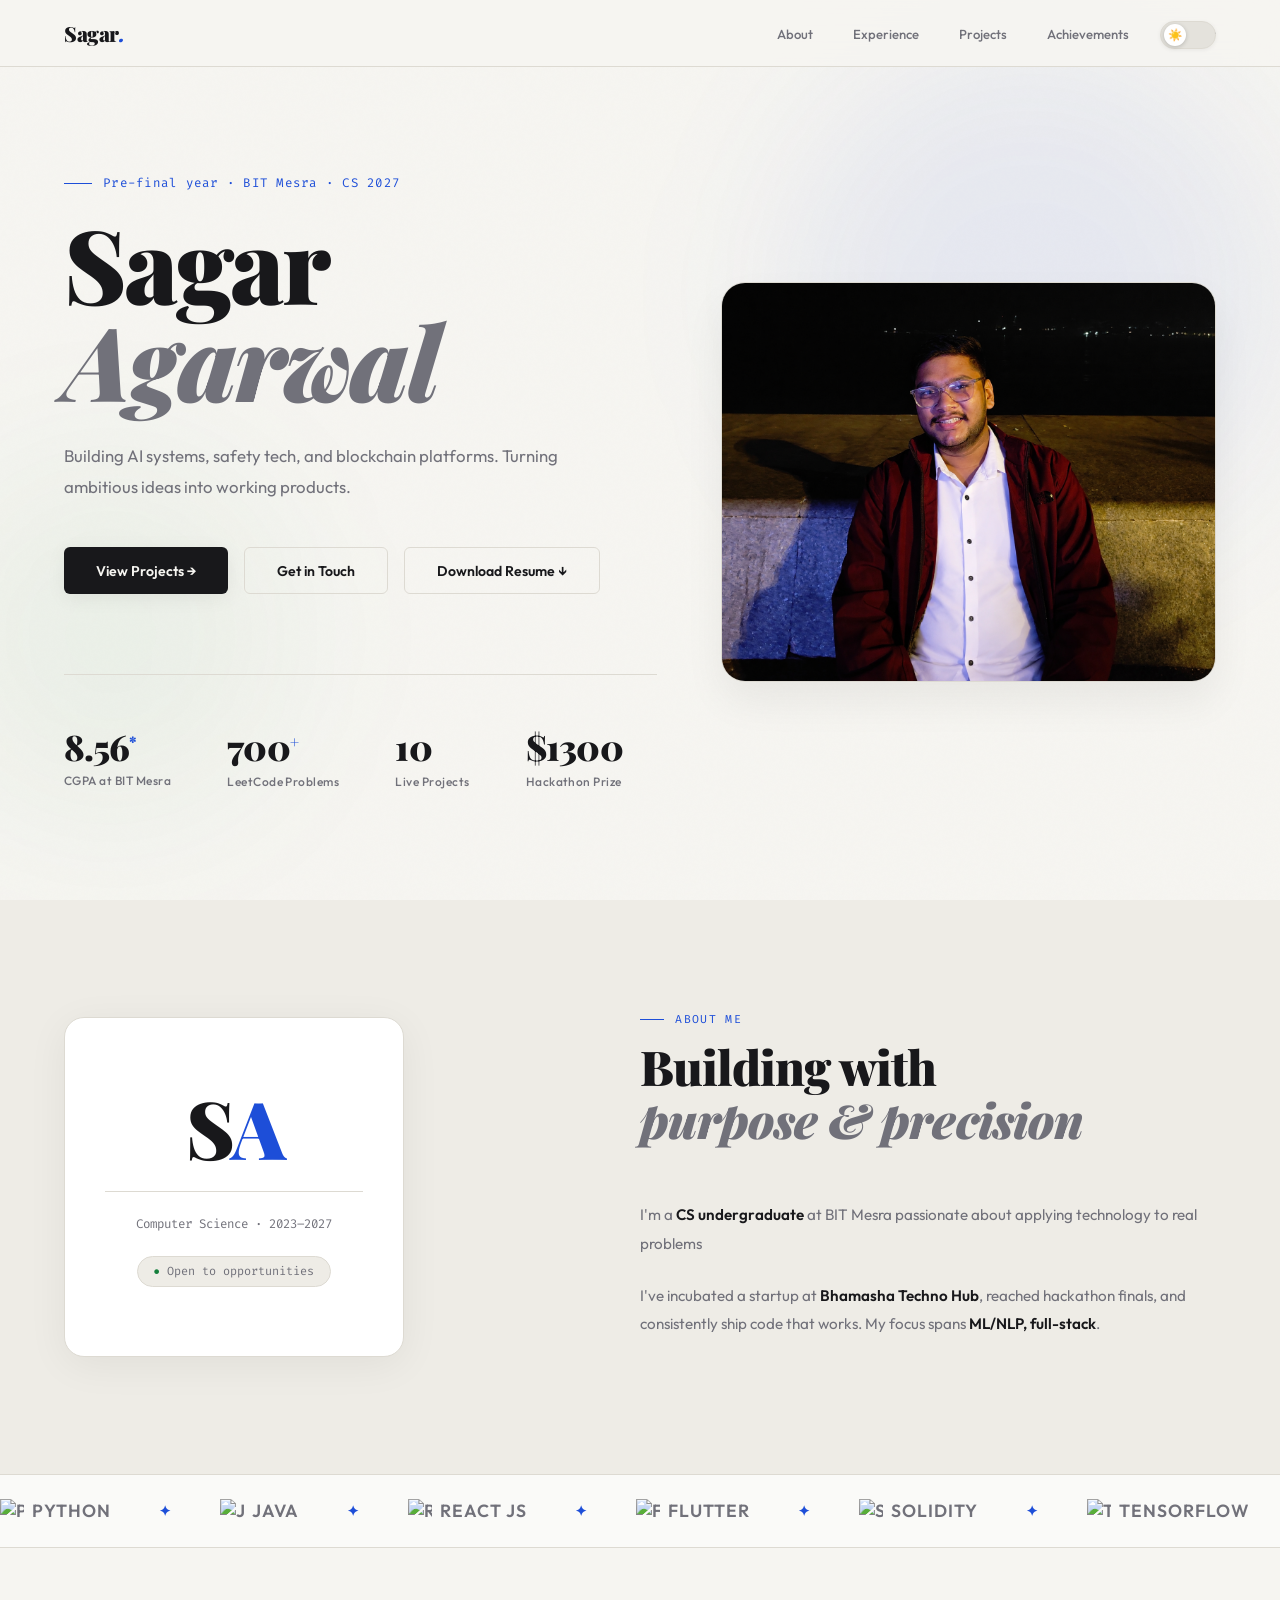
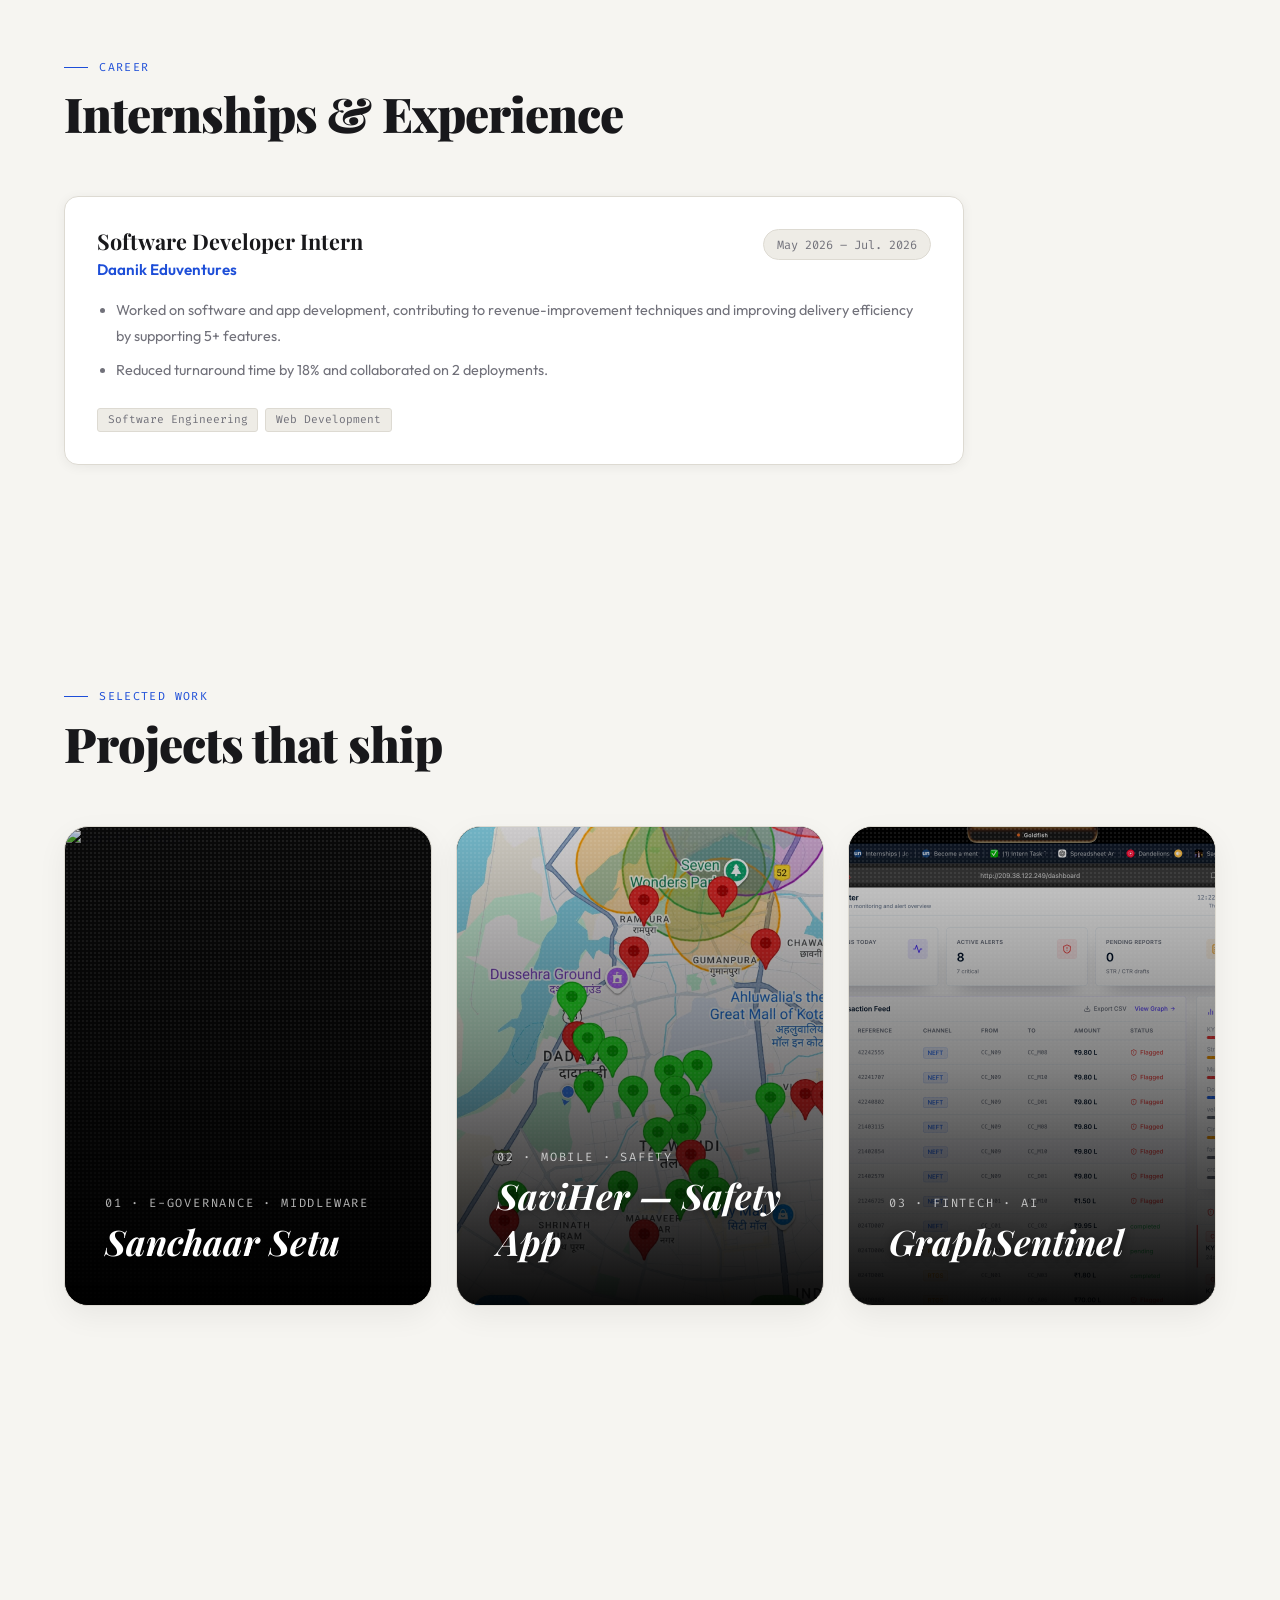
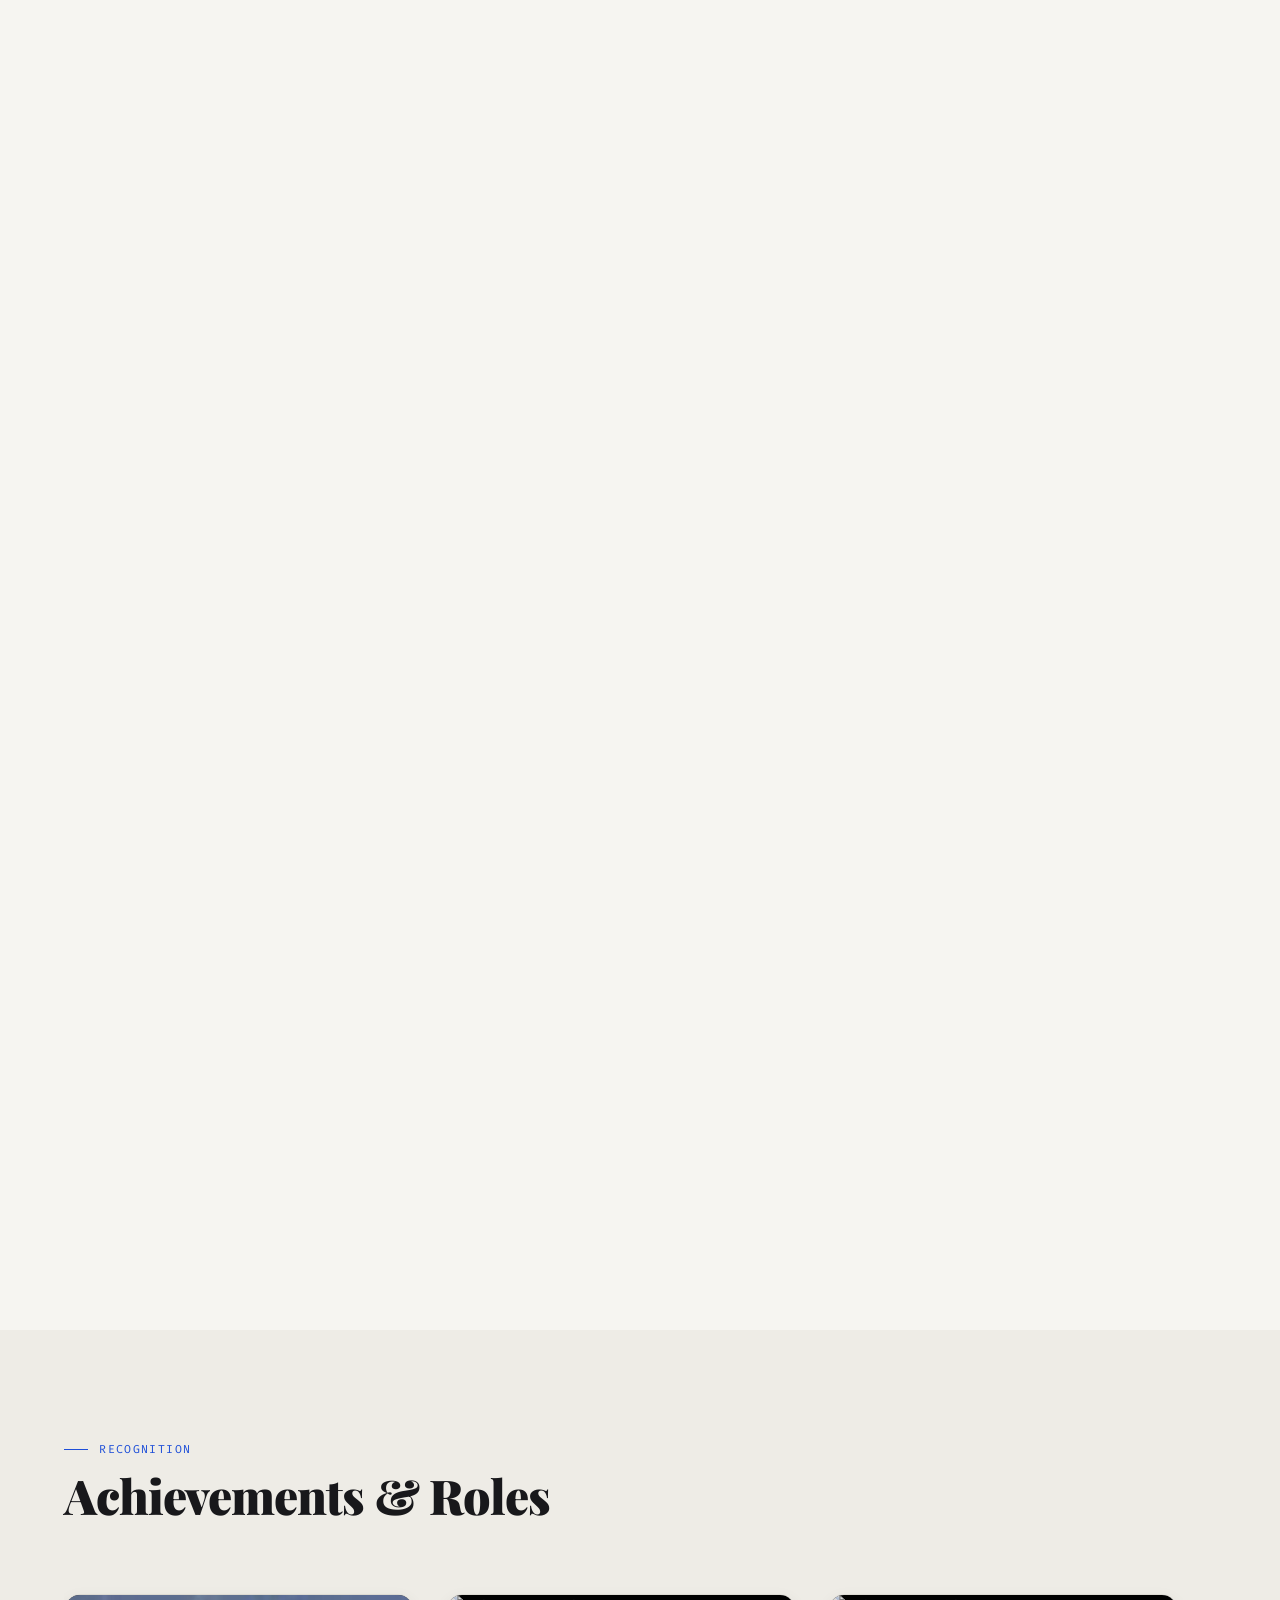
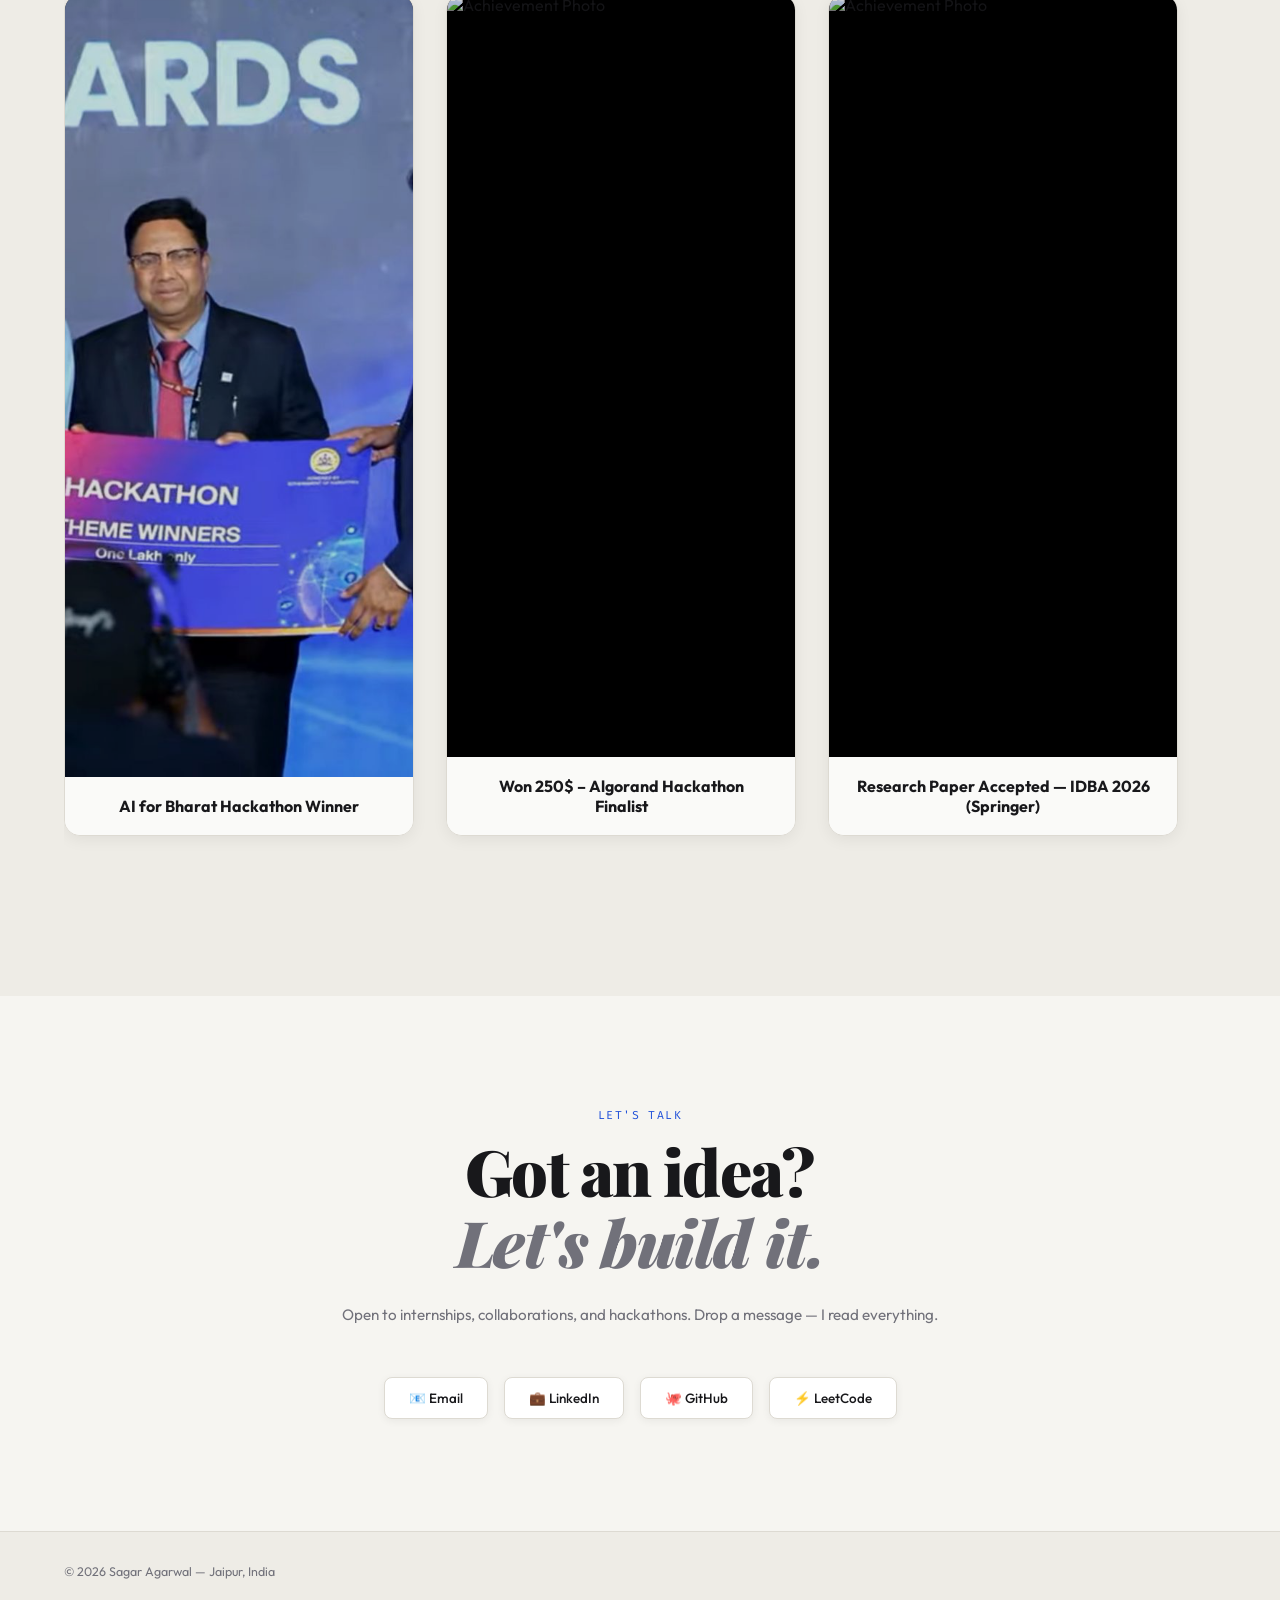
==== commit f7642842: "Add new achievement images" ====
--- a/index.html
+++ b/index.html
@@ -1108,7 +1108,7 @@
         </div>
       </div>
       <div class="featured-card reveal">
-        <img src="assests/WhatsApp Image 2025-07-11 at 00.13.12_502c36a2.jpg" alt="SaviHer" class="project-thumbnail">
+        <img src="assests/saviher.jpg" alt="SaviHer" class="project-thumbnail">
         <div class="featured-overlay"></div>
         <div class="featured-content">
           <div class="project-num">02 · Mobile · Safety</div>
@@ -1149,7 +1149,7 @@
       </div>
 
       <div class="featured-card reveal">
-        <img src="assests/Screenshot 2026-03-01 080153.png" alt="Solar-Chain" class="project-thumbnail">
+        <img src="https://placehold.co/600x400/111111/444444?text=Solar+Chain" alt="Solar-Chain" class="project-thumbnail">
         <div class="featured-overlay"></div>
         <div class="featured-content">
           <div class="project-num">04 · Blockchain · Energy</div>
@@ -1169,7 +1169,7 @@
         </div>
       </div>
       <div class="featured-card reveal">
-        <img src="assests/Screenshot 2026-03-01 080206.png" alt="Smart Product Pricing" class="project-thumbnail">
+        <img src="https://placehold.co/600x400/111111/444444?text=Smart+Product+Pricing" alt="Smart Product Pricing" class="project-thumbnail">
         <div class="featured-overlay"></div>
         <div class="featured-content">
           <div class="project-num">05 · ML · NLP</div>
@@ -1188,7 +1188,7 @@
         </div>
       </div>
       <div class="featured-card reveal">
-        <img src="assests/Screenshot 2026-03-01 080237.png" alt="Agentic RFP Automation" class="project-thumbnail">
+        <img src="https://placehold.co/600x400/111111/444444?text=Agentic+RFP+Automation" alt="Agentic RFP Automation" class="project-thumbnail">
         <div class="featured-overlay"></div>
         <div class="featured-content">
           <div class="project-num">06 · AI · Automation</div>
@@ -1207,7 +1207,7 @@
         </div>
       </div>
       <div class="featured-card reveal">
-        <img src="assests/Screenshot 2026-03-04 132020.png" alt="Battle of Bytes" class="project-thumbnail">
+        <img src="assests/bob.png" alt="Battle of Bytes" class="project-thumbnail">
         <div class="featured-overlay"></div>
         <div class="featured-content">
           <div class="project-num">07 · Full-Stack · Real-Time</div>
@@ -1226,7 +1226,7 @@
         </div>
       </div>
       <div class="featured-card reveal">
-        <img src="assests/Screenshot 2026-03-01 080430.png" alt="Digital Twin" class="project-thumbnail">
+        <img src="assests/fmcg1.png" alt="Digital Twin" class="project-thumbnail">
         <div class="featured-overlay"></div>
         <div class="featured-content">
           <div class="project-num">08 · AI · Simulation</div>
@@ -1265,7 +1265,7 @@
         </div>
       </div>
       <div class="featured-card reveal">
-        <img src="assests/Screenshot 2026-03-01 080326.png" alt="AI Money Mentor" class="project-thumbnail">
+        <img src="https://placehold.co/600x400/111111/444444?text=AI+Money+Mentor" alt="AI Money Mentor" class="project-thumbnail">
         <div class="featured-overlay"></div>
         <div class="featured-content">
           <div class="project-num">10 · AI · FinTech</div>
@@ -1297,7 +1297,7 @@
         <!-- FIRST SET -->
         <div class="ach-card reveal">
           <div class="ach-image-wrapper">
-            <img src="https://placehold.co/600x400/111111/444444?text=Upload+Photo" class="ach-image" alt="Achievement Photo">
+            <img src="assests/ai%20for%20bharat.png" class="ach-image" alt="AI for Bharat Hackathon Winner">
           </div>
           <div class="ach-content">
             <div class="ach-title">AI for Bharat Hackathon Winner</div>
@@ -1342,26 +1342,19 @@
 
         <div class="ach-card reveal">
           <div class="ach-image-wrapper">
-            <img src="https://placehold.co/600x400/111111/444444?text=Upload+Photo" class="ach-image" alt="Achievement Photo">
+            <img src="assests/ggd.png" class="ach-image" alt="Cyber Security Lead, GDG">
           </div>
           <div class="ach-content">
             <div class="ach-title">Cyber Security Lead, GDG</div>
           </div>
         </div>
 
-        <div class="ach-card reveal">
-          <div class="ach-image-wrapper">
-            <img src="https://placehold.co/600x400/111111/444444?text=Upload+Photo" class="ach-image" alt="Achievement Photo">
-          </div>
-          <div class="ach-content">
-            <div class="ach-title">CGPA: 8.56 — BIT Mesra</div>
-          </div>
-        </div>
+
 
         <!-- DUPLICATED SET FOR SEAMLESS LOOPING -->
         <div class="ach-card">
           <div class="ach-image-wrapper">
-            <img src="https://placehold.co/600x400/111111/444444?text=Upload+Photo" class="ach-image" alt="Achievement Photo">
+            <img src="assests/ai%20for%20bharat.png" class="ach-image" alt="AI for Bharat Hackathon Winner">
           </div>
           <div class="ach-content">
             <div class="ach-title">AI for Bharat Hackathon Winner</div>
@@ -1406,21 +1399,14 @@
 
         <div class="ach-card">
           <div class="ach-image-wrapper">
-            <img src="https://placehold.co/600x400/111111/444444?text=Upload+Photo" class="ach-image" alt="Achievement Photo">
+            <img src="assests/ggd.png" class="ach-image" alt="Cyber Security Lead, GDG">
           </div>
           <div class="ach-content">
             <div class="ach-title">Cyber Security Lead, GDG</div>
           </div>
         </div>
 
-        <div class="ach-card">
-          <div class="ach-image-wrapper">
-            <img src="https://placehold.co/600x400/111111/444444?text=Upload+Photo" class="ach-image" alt="Achievement Photo">
-          </div>
-          <div class="ach-content">
-            <div class="ach-title">CGPA: 8.56 — BIT Mesra</div>
-          </div>
-        </div>
+
       </div>
     </div>
   </section>
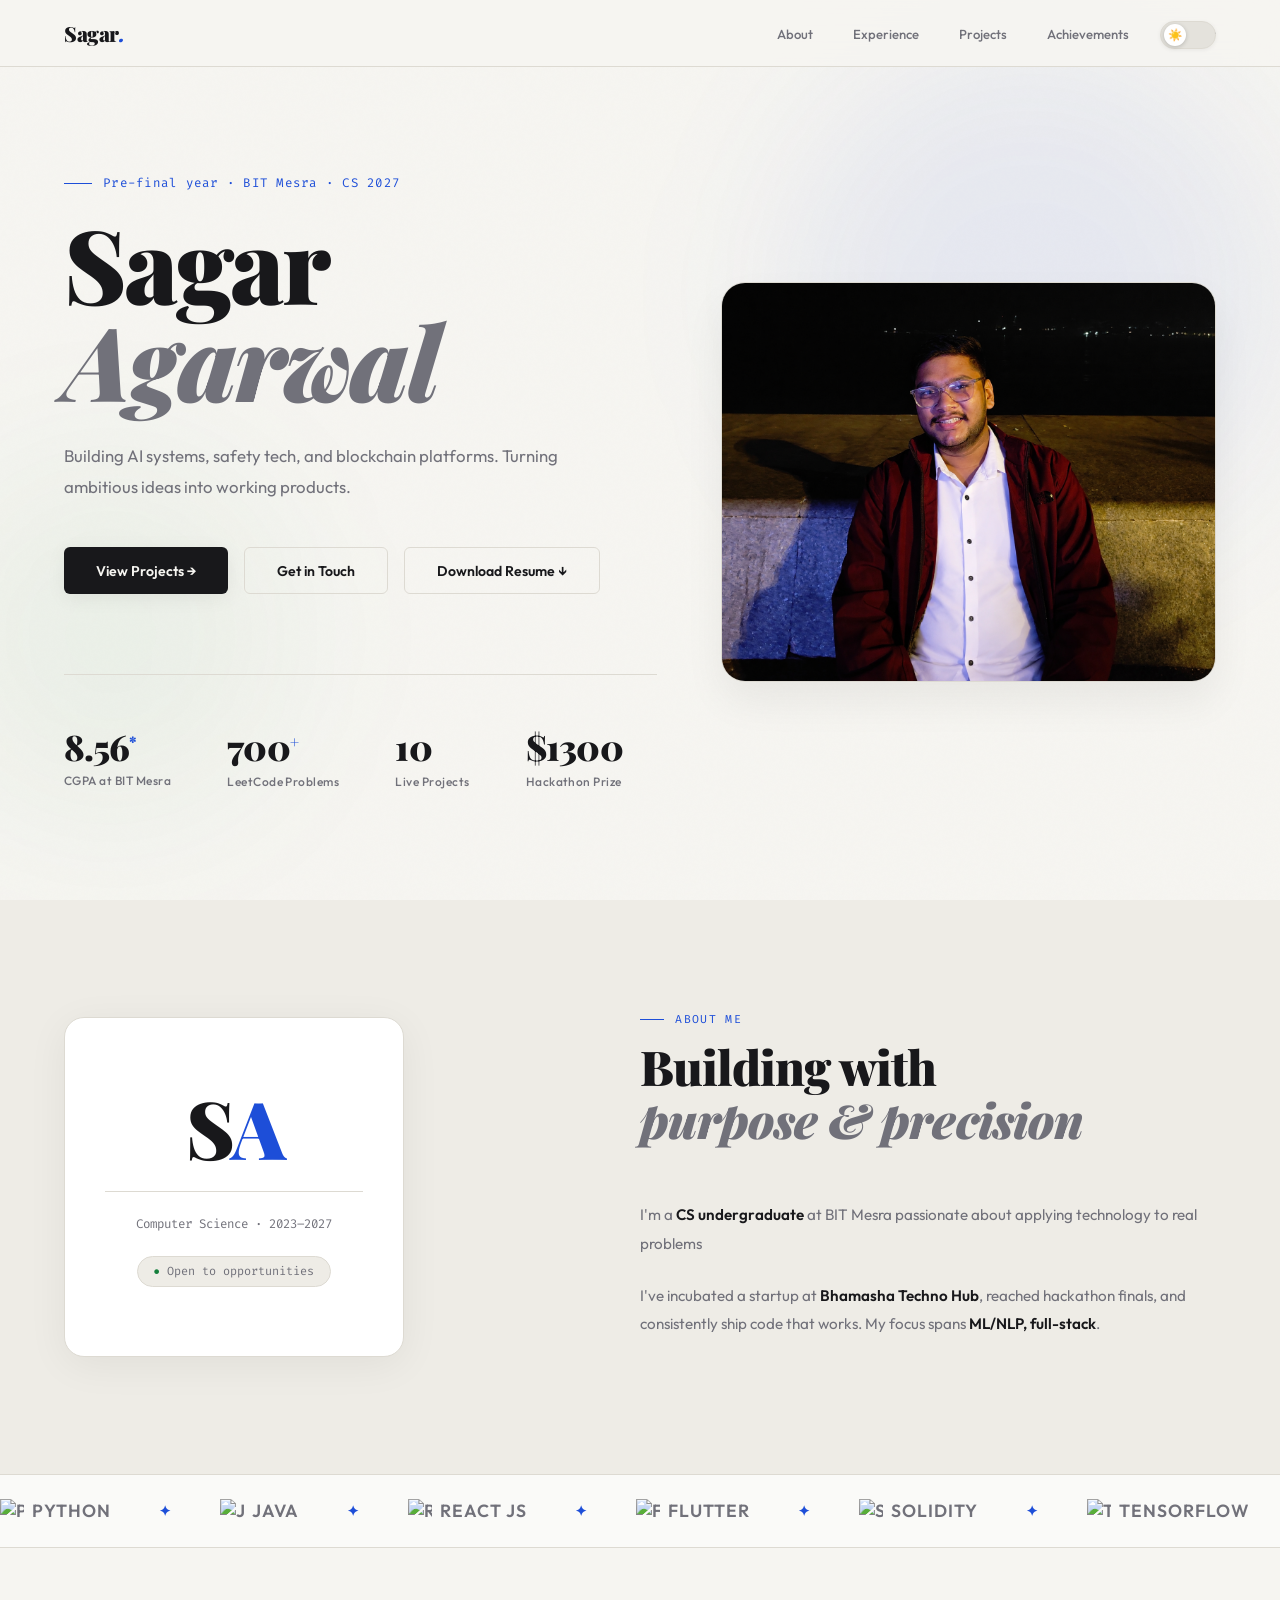
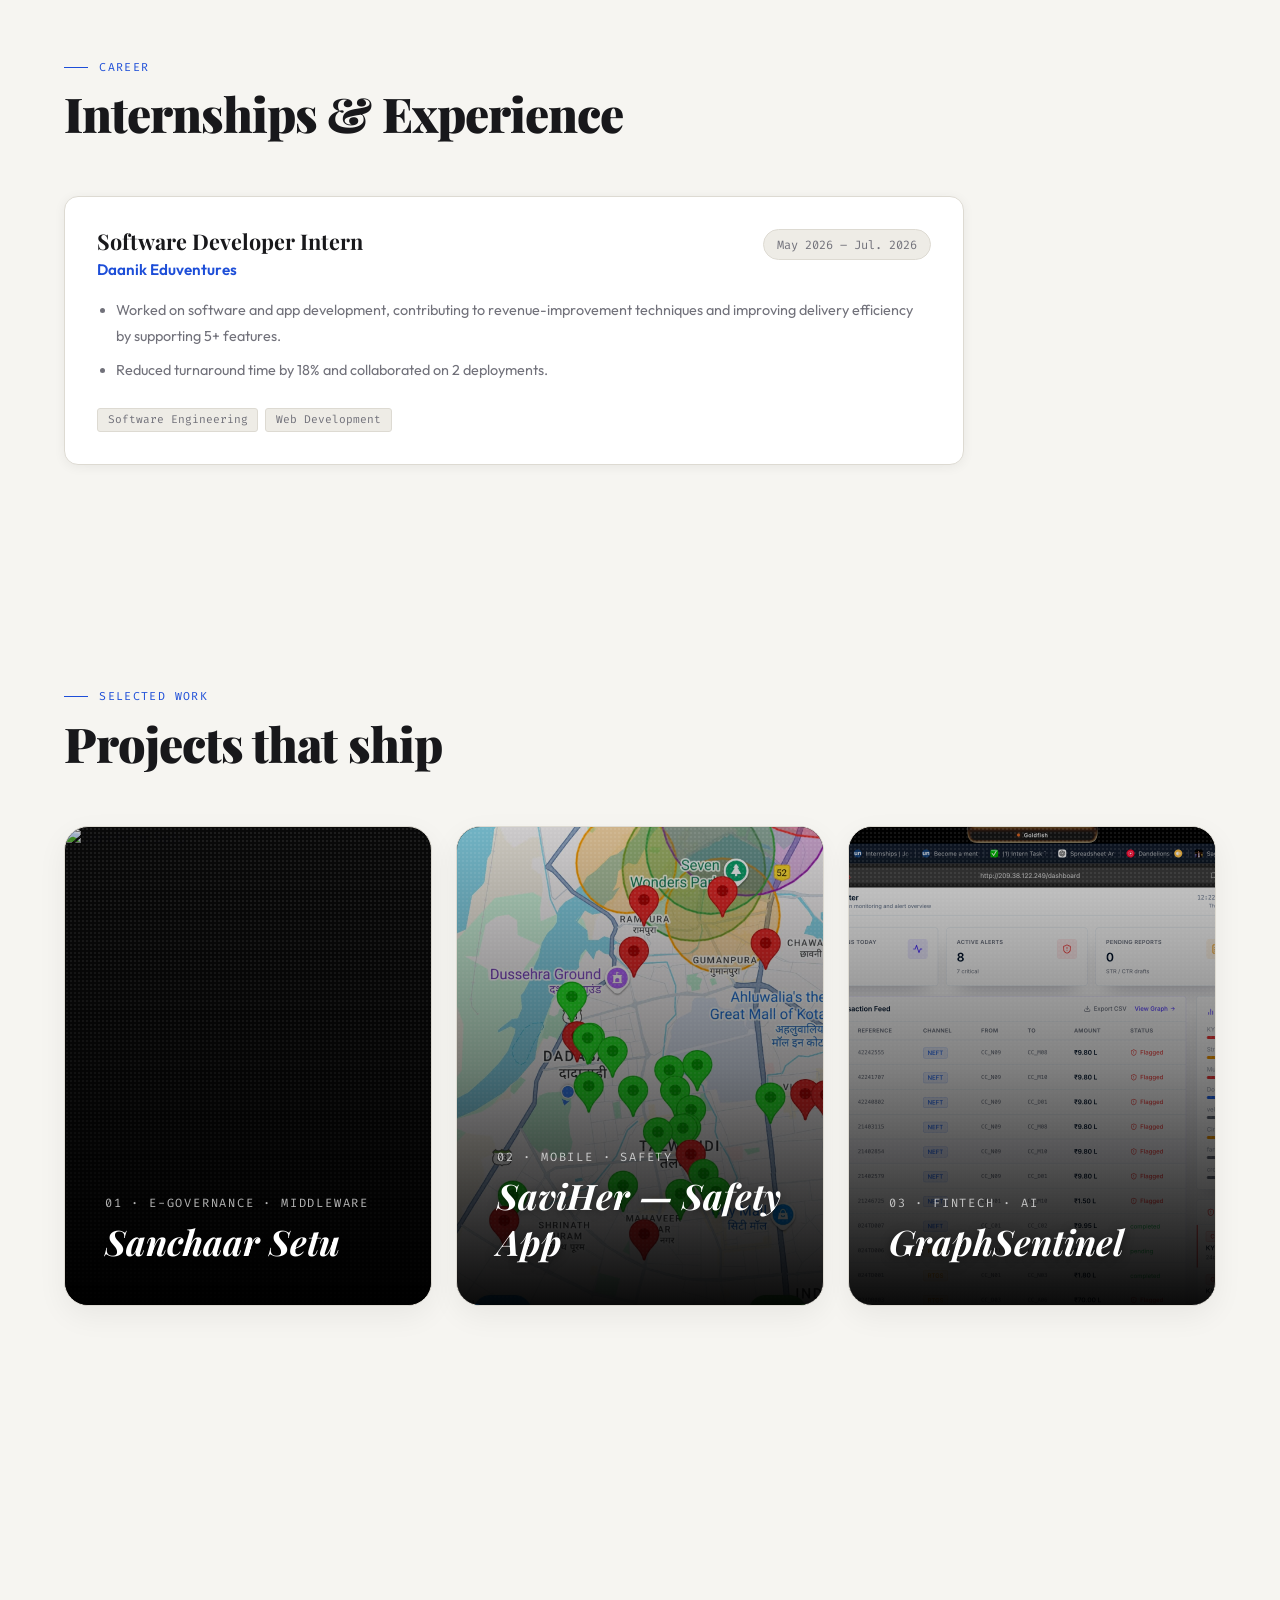
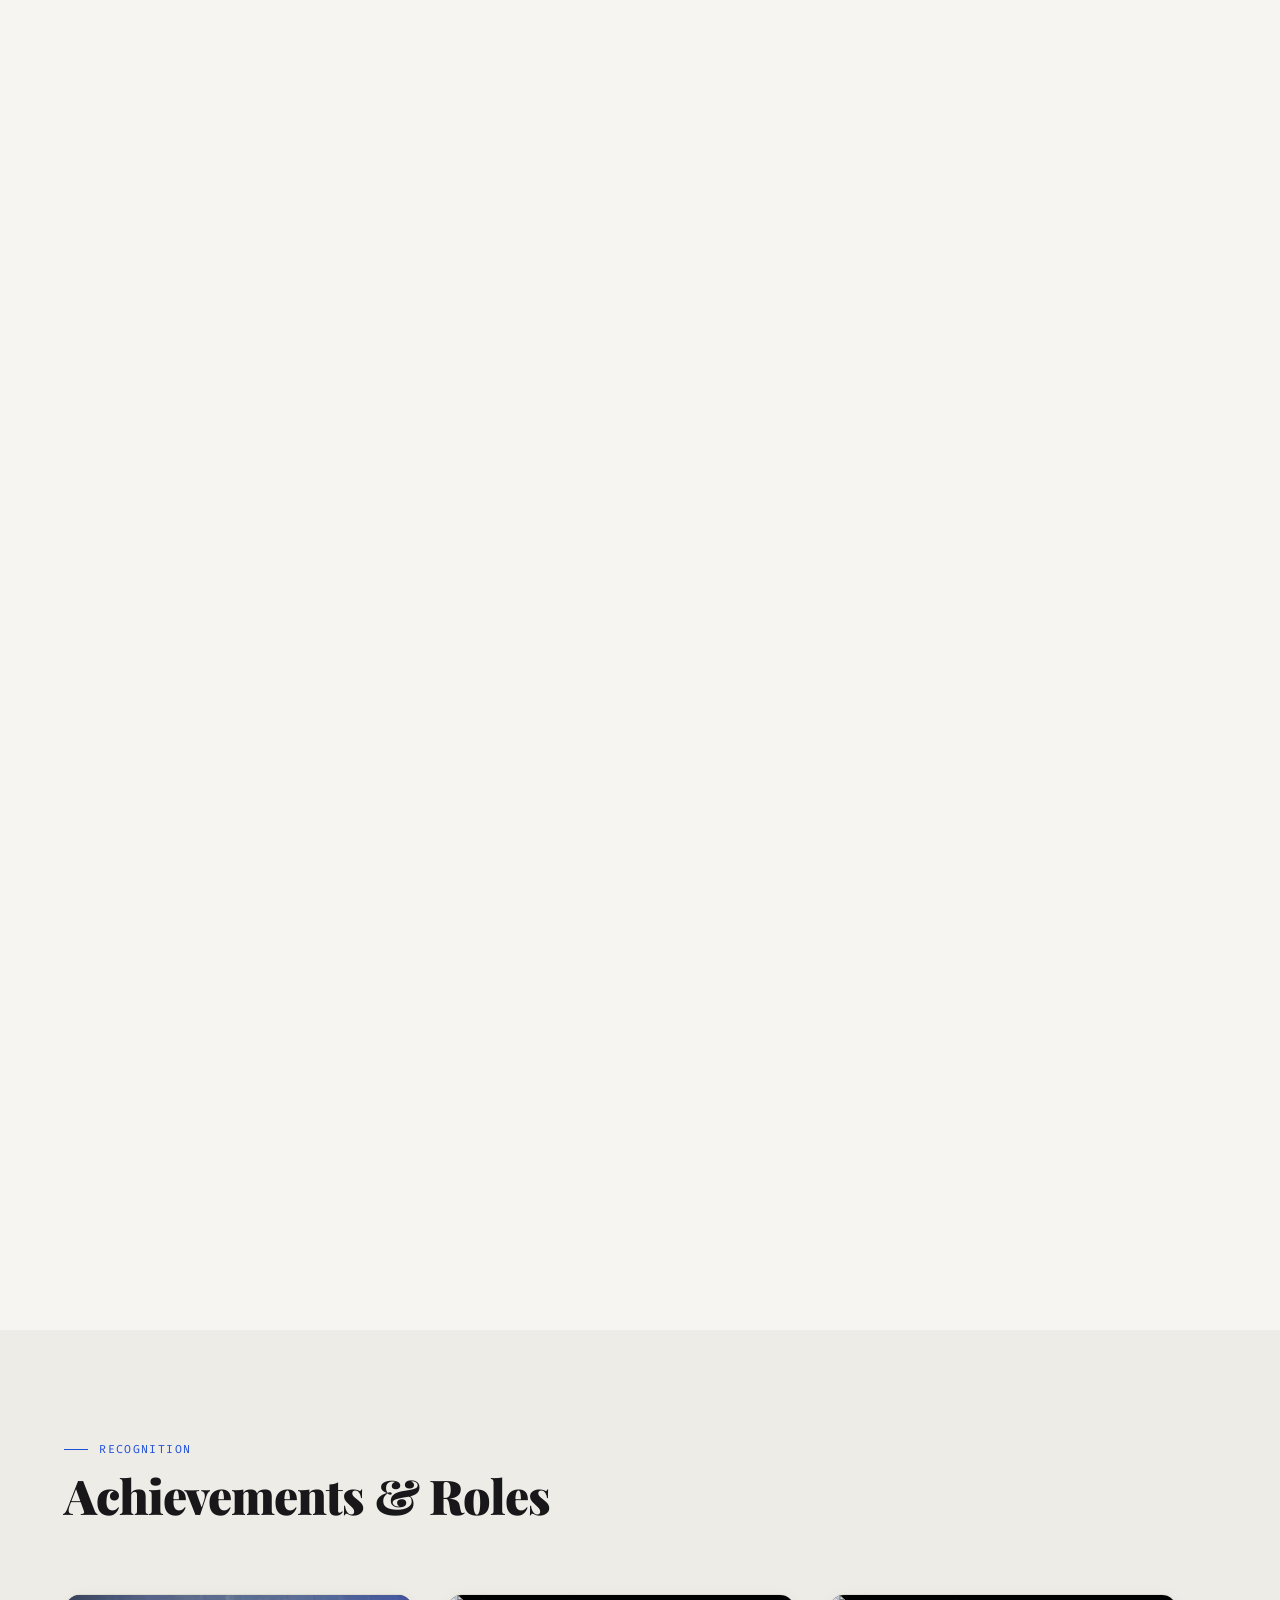
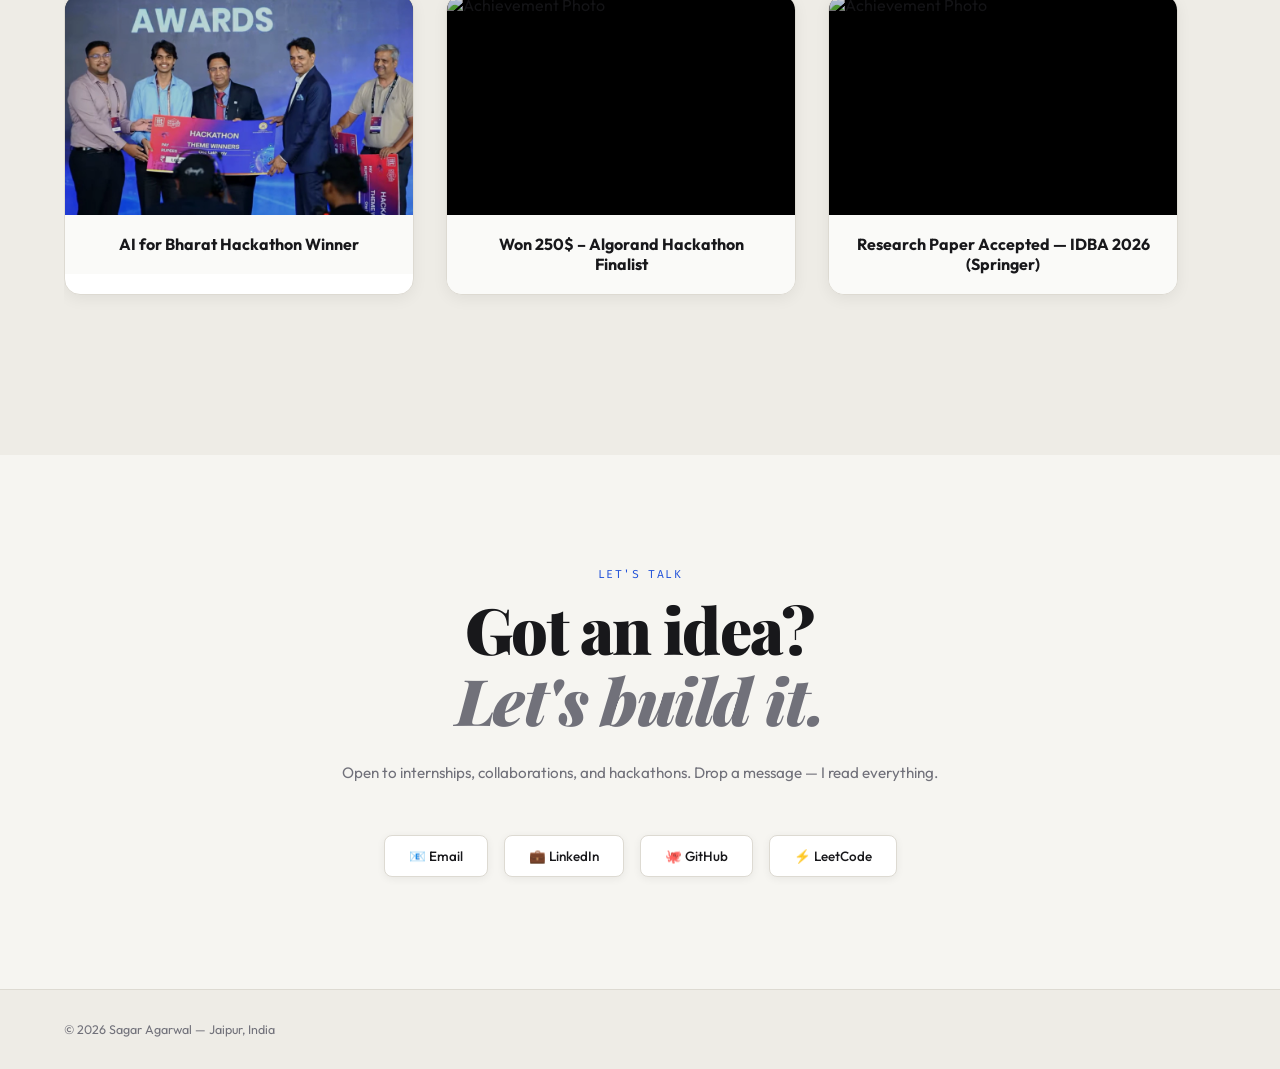
==== commit 459872c2: "Fix achievement image elongation and update gdg.png" ====
--- a/index.html
+++ b/index.html
@@ -755,8 +755,7 @@
     
     .ach-image-wrapper {
       width: 100%;
-      flex-grow: 1;
-      min-height: 180px;
+      height: 220px;
       overflow: hidden;
       background: #000;
     }
@@ -1333,7 +1332,7 @@
 
         <div class="ach-card reveal">
           <div class="ach-image-wrapper">
-            <img src="https://placehold.co/600x400/111111/444444?text=Upload+Photo" class="ach-image" alt="Achievement Photo">
+            <img src="assests/knight.png" class="ach-image" alt="Knight At Leetcode">
           </div>
           <div class="ach-content">
             <div class="ach-title">Knight At Leetcode</div>
@@ -1342,7 +1341,7 @@
 
         <div class="ach-card reveal">
           <div class="ach-image-wrapper">
-            <img src="assests/ggd.png" class="ach-image" alt="Cyber Security Lead, GDG">
+            <img src="assests/gdg.png" class="ach-image" alt="Cyber Security Lead, GDG">
           </div>
           <div class="ach-content">
             <div class="ach-title">Cyber Security Lead, GDG</div>
@@ -1390,7 +1389,7 @@
 
         <div class="ach-card">
           <div class="ach-image-wrapper">
-            <img src="https://placehold.co/600x400/111111/444444?text=Upload+Photo" class="ach-image" alt="Achievement Photo">
+            <img src="assests/knight.png" class="ach-image" alt="Knight At Leetcode">
           </div>
           <div class="ach-content">
             <div class="ach-title">Knight At Leetcode</div>
@@ -1399,7 +1398,7 @@
 
         <div class="ach-card">
           <div class="ach-image-wrapper">
-            <img src="assests/ggd.png" class="ach-image" alt="Cyber Security Lead, GDG">
+            <img src="assests/gdg.png" class="ach-image" alt="Cyber Security Lead, GDG">
           </div>
           <div class="ach-content">
             <div class="ach-title">Cyber Security Lead, GDG</div>
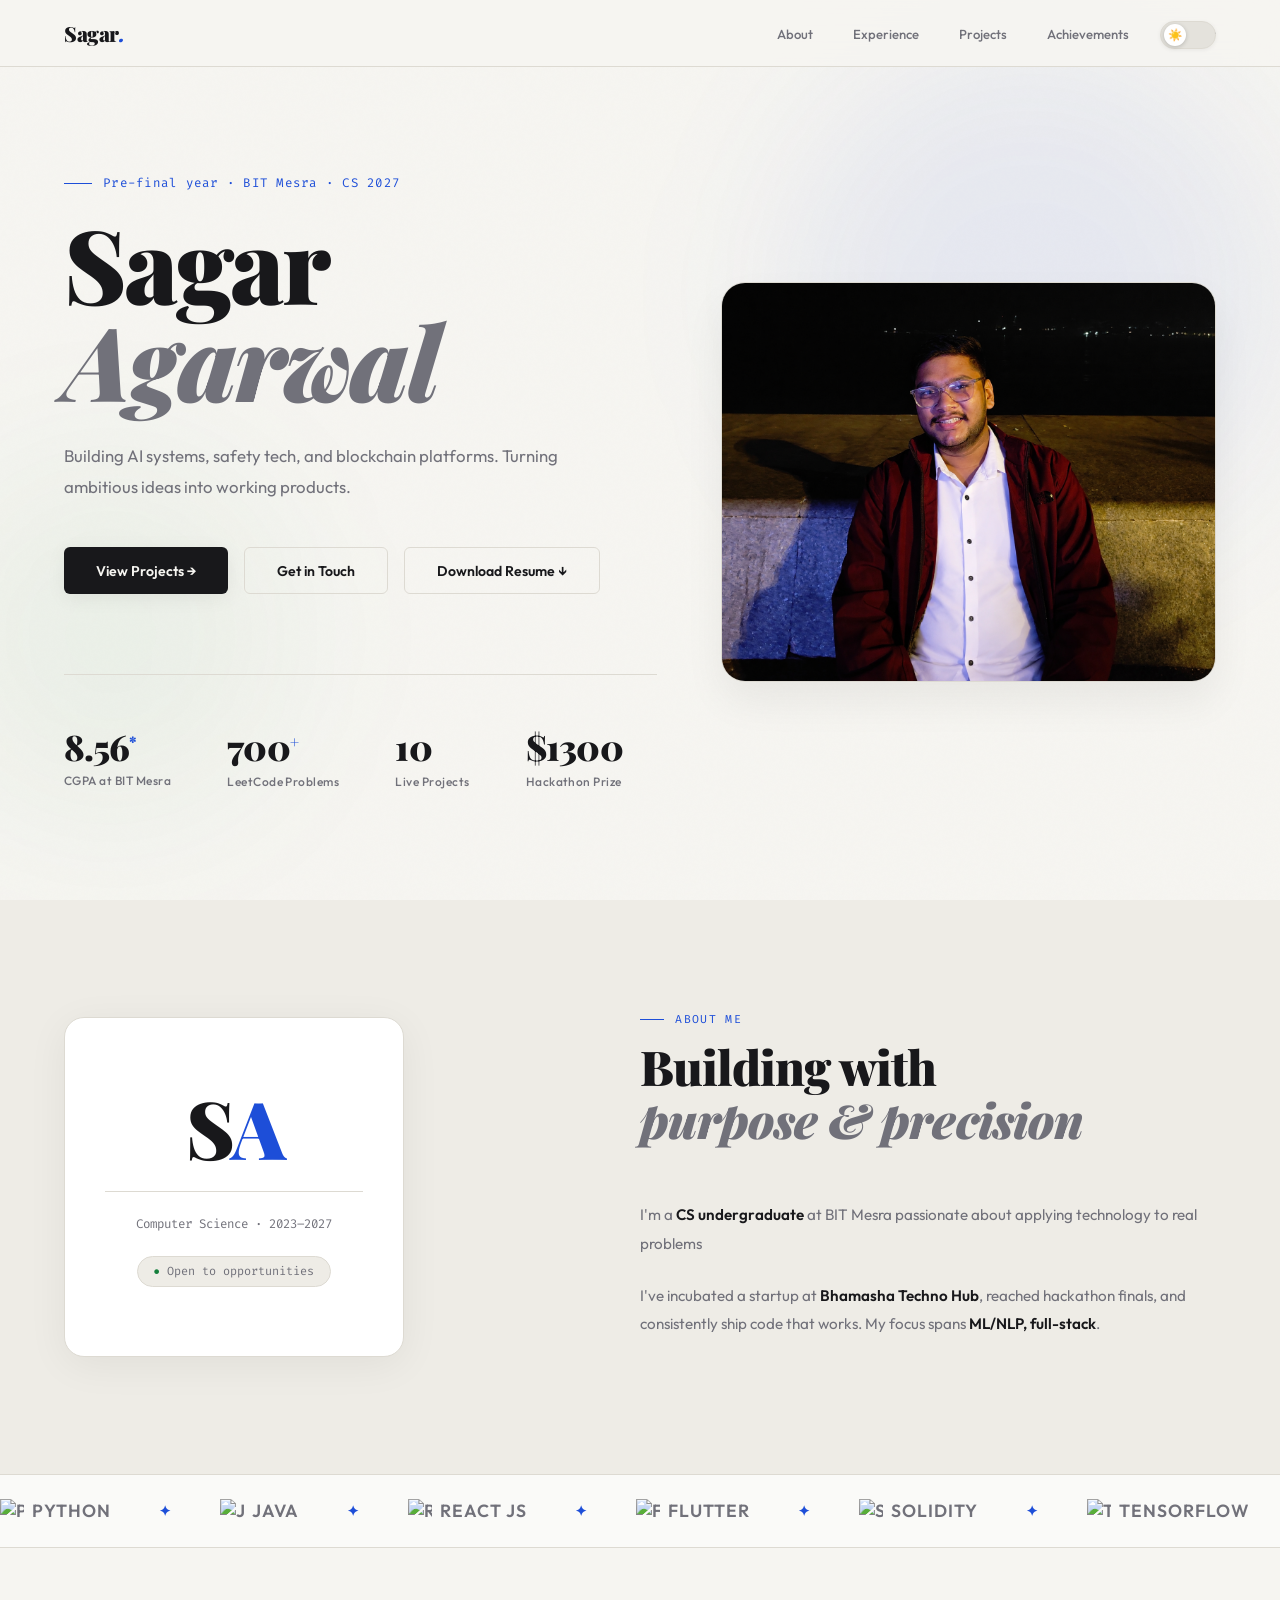
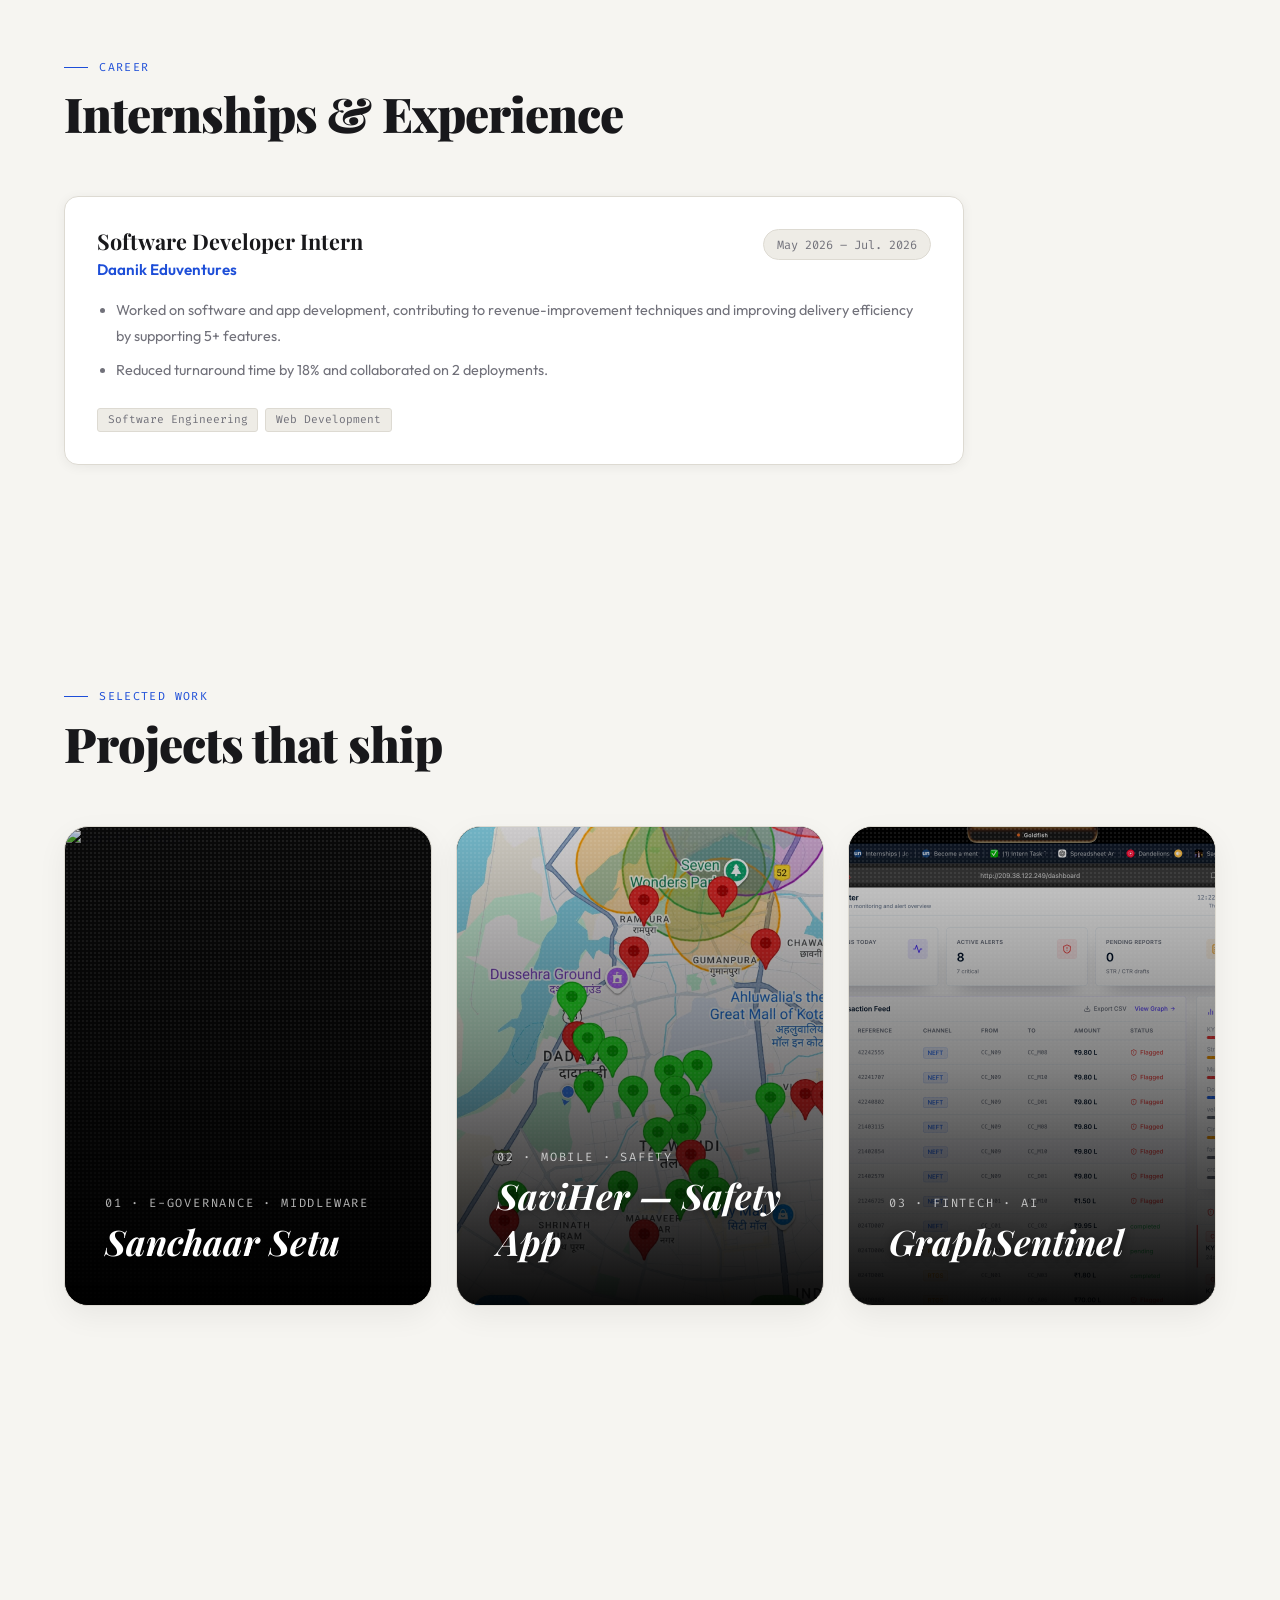
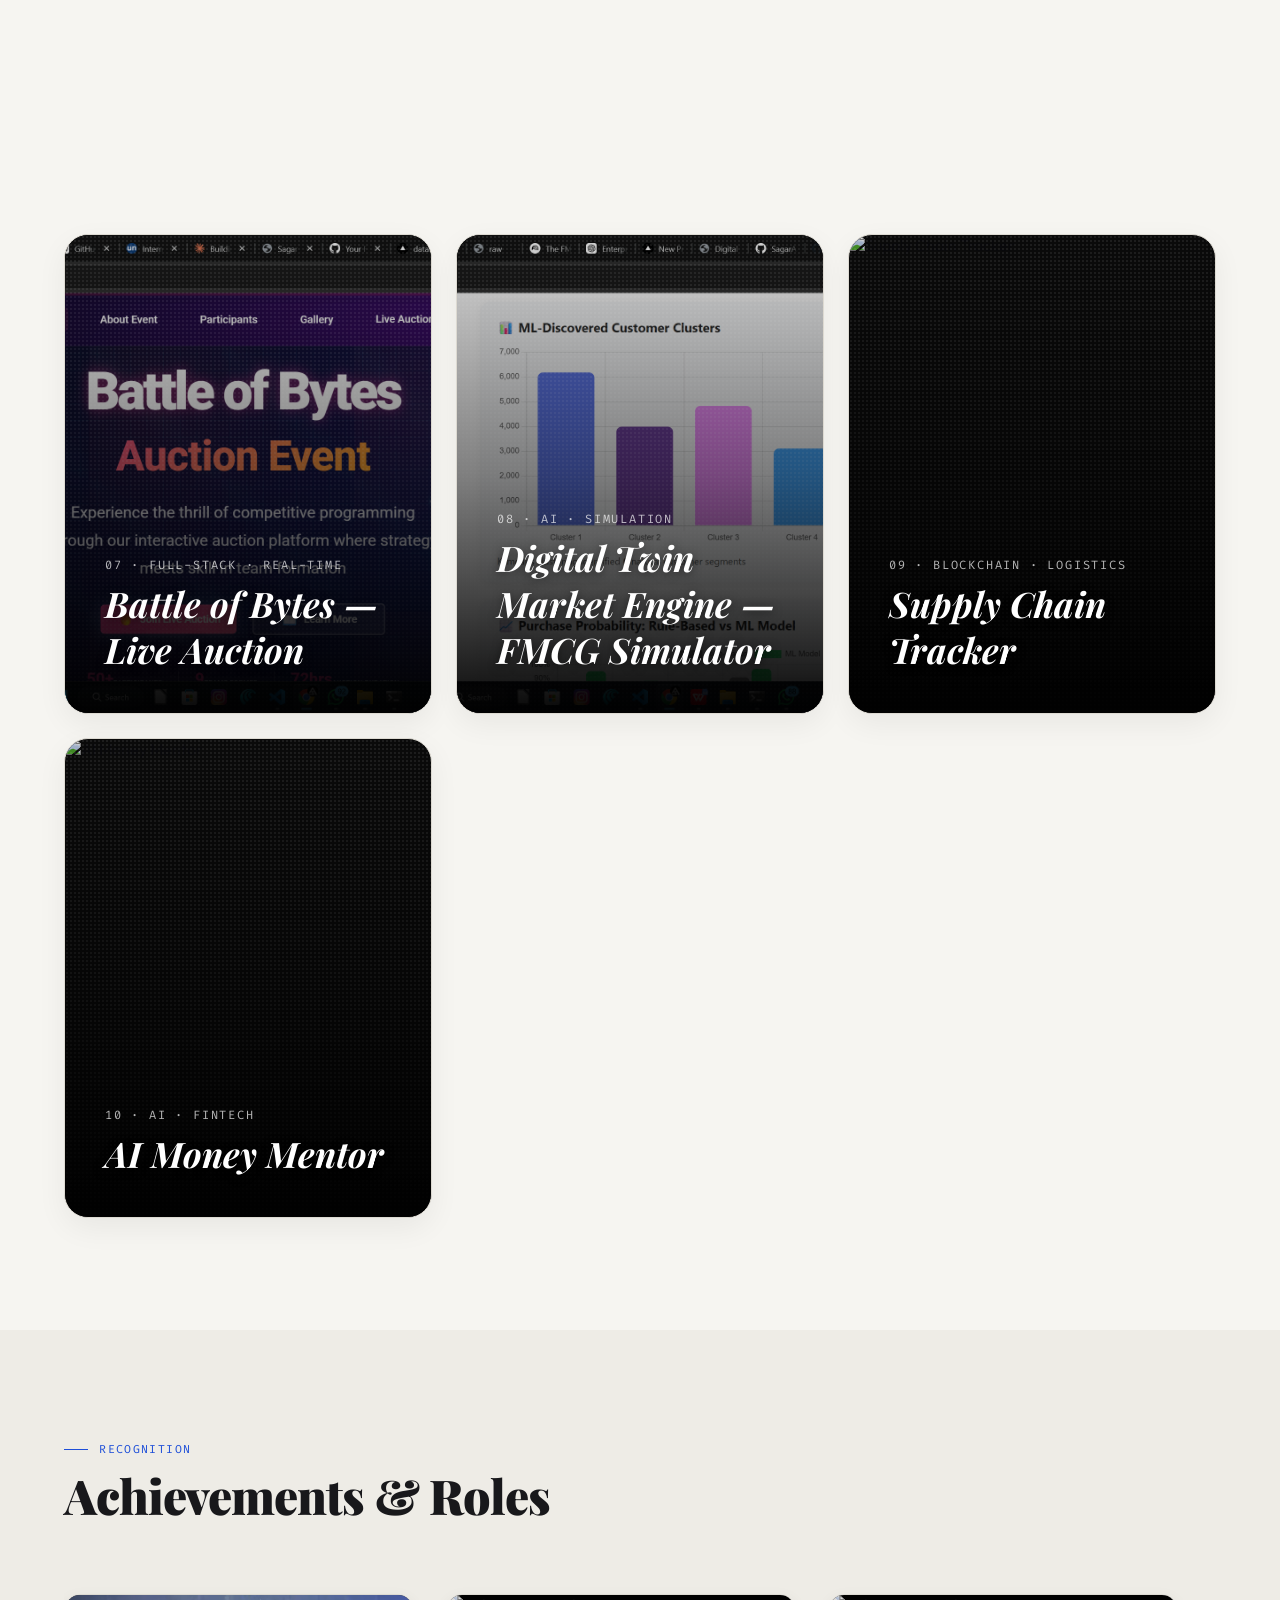
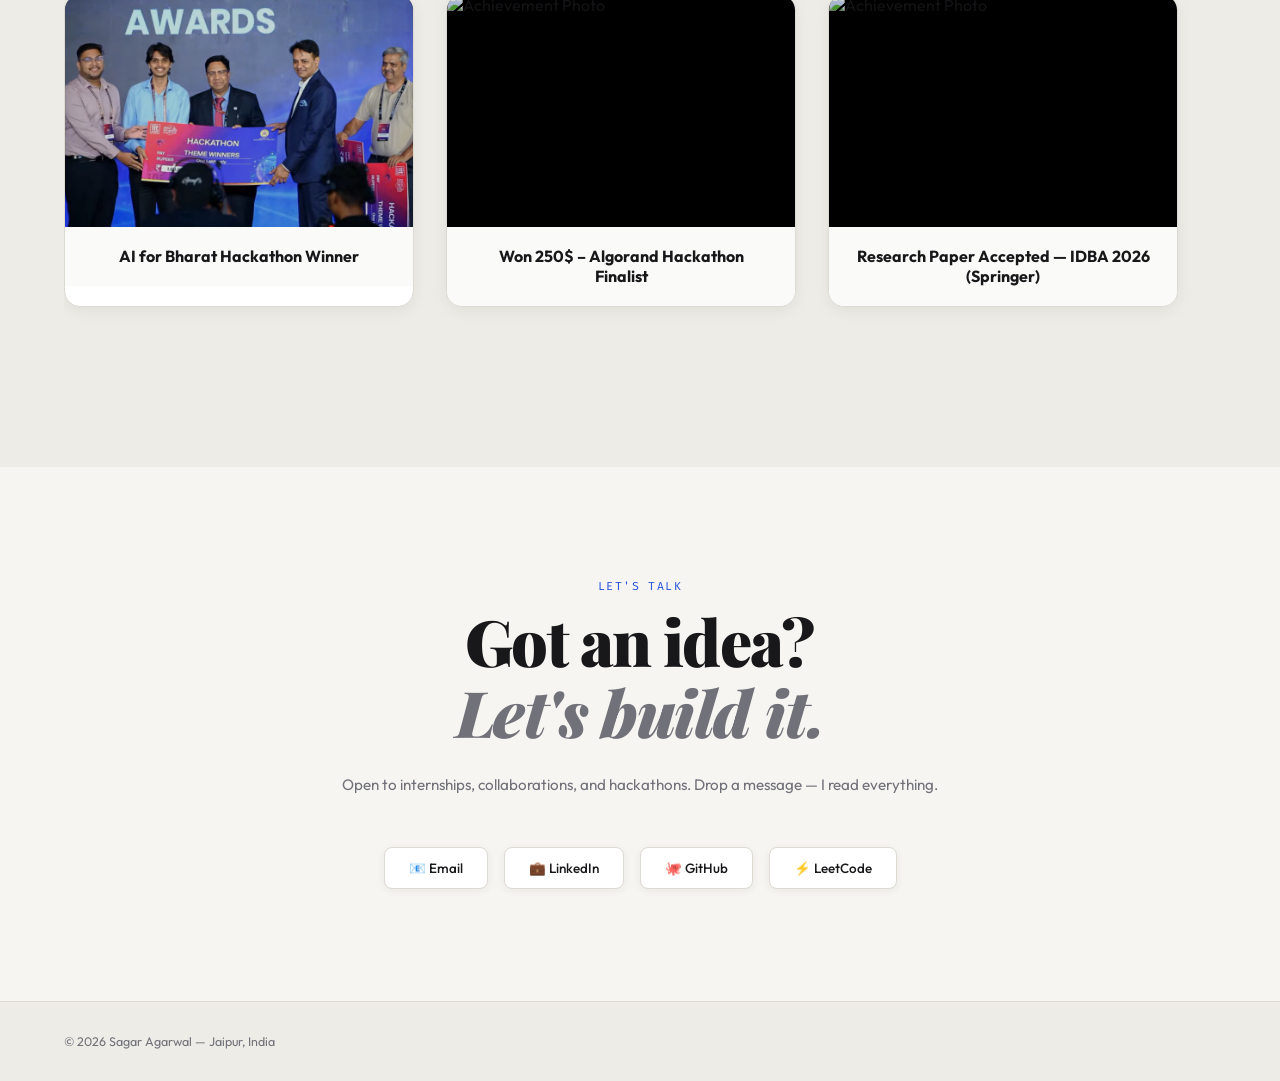
==== commit b26e87bd: "Restore original achievement image sizes using aspect-ratio" ====
--- a/index.html
+++ b/index.html
@@ -755,7 +755,7 @@
     
     .ach-image-wrapper {
       width: 100%;
-      height: 220px;
+      aspect-ratio: 3 / 2;
       overflow: hidden;
       background: #000;
     }
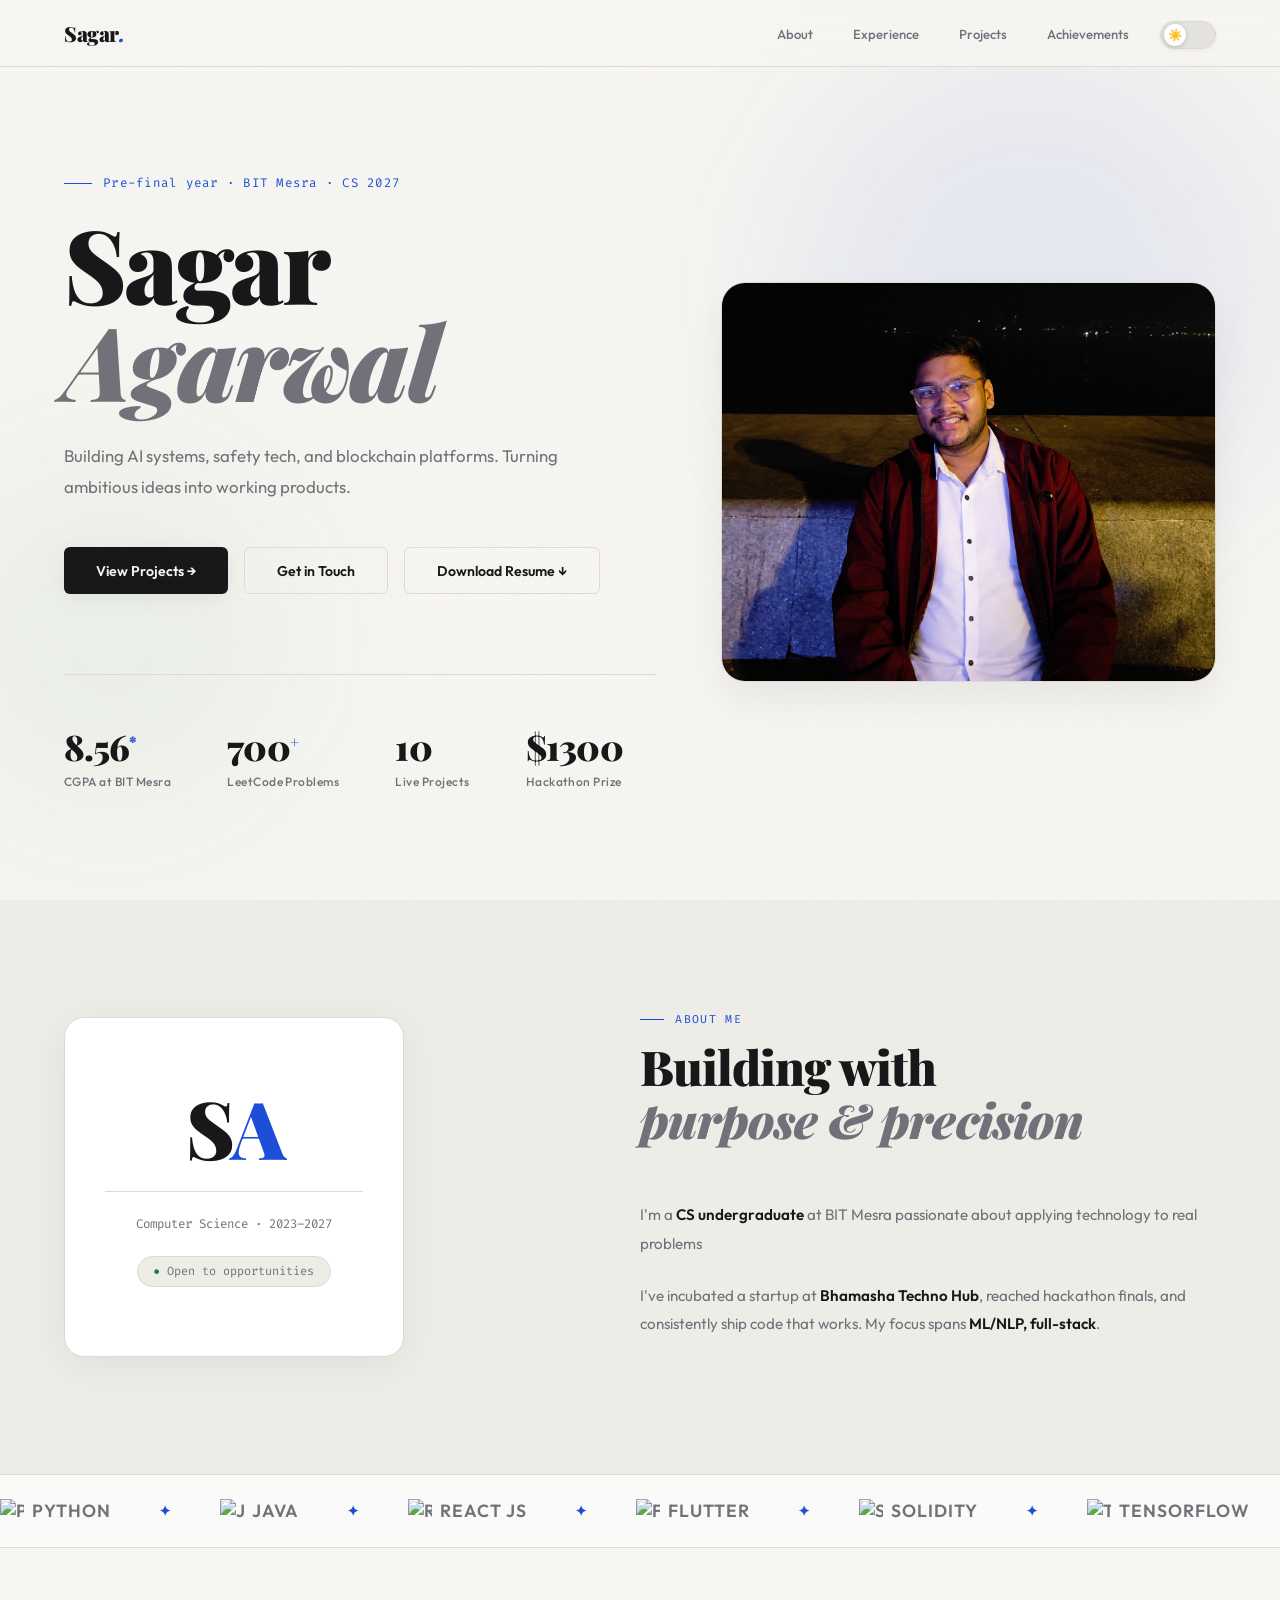
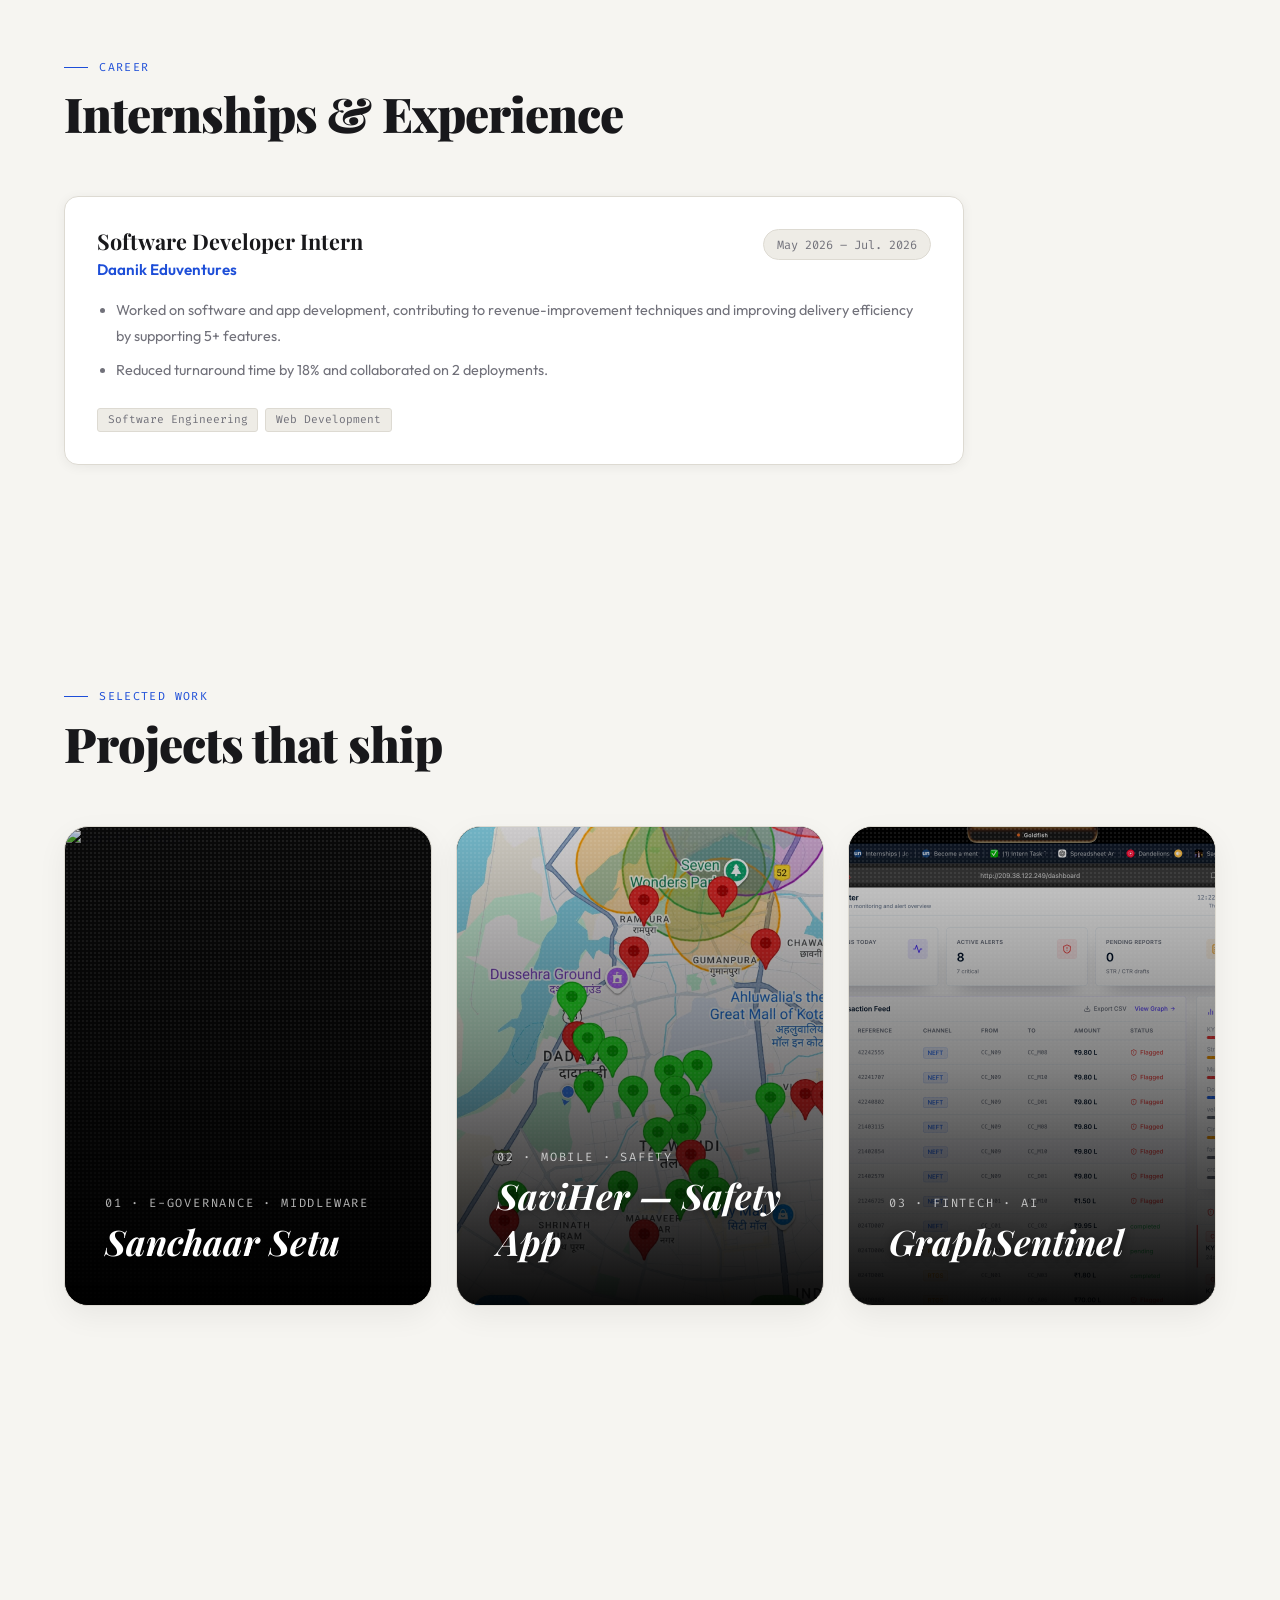
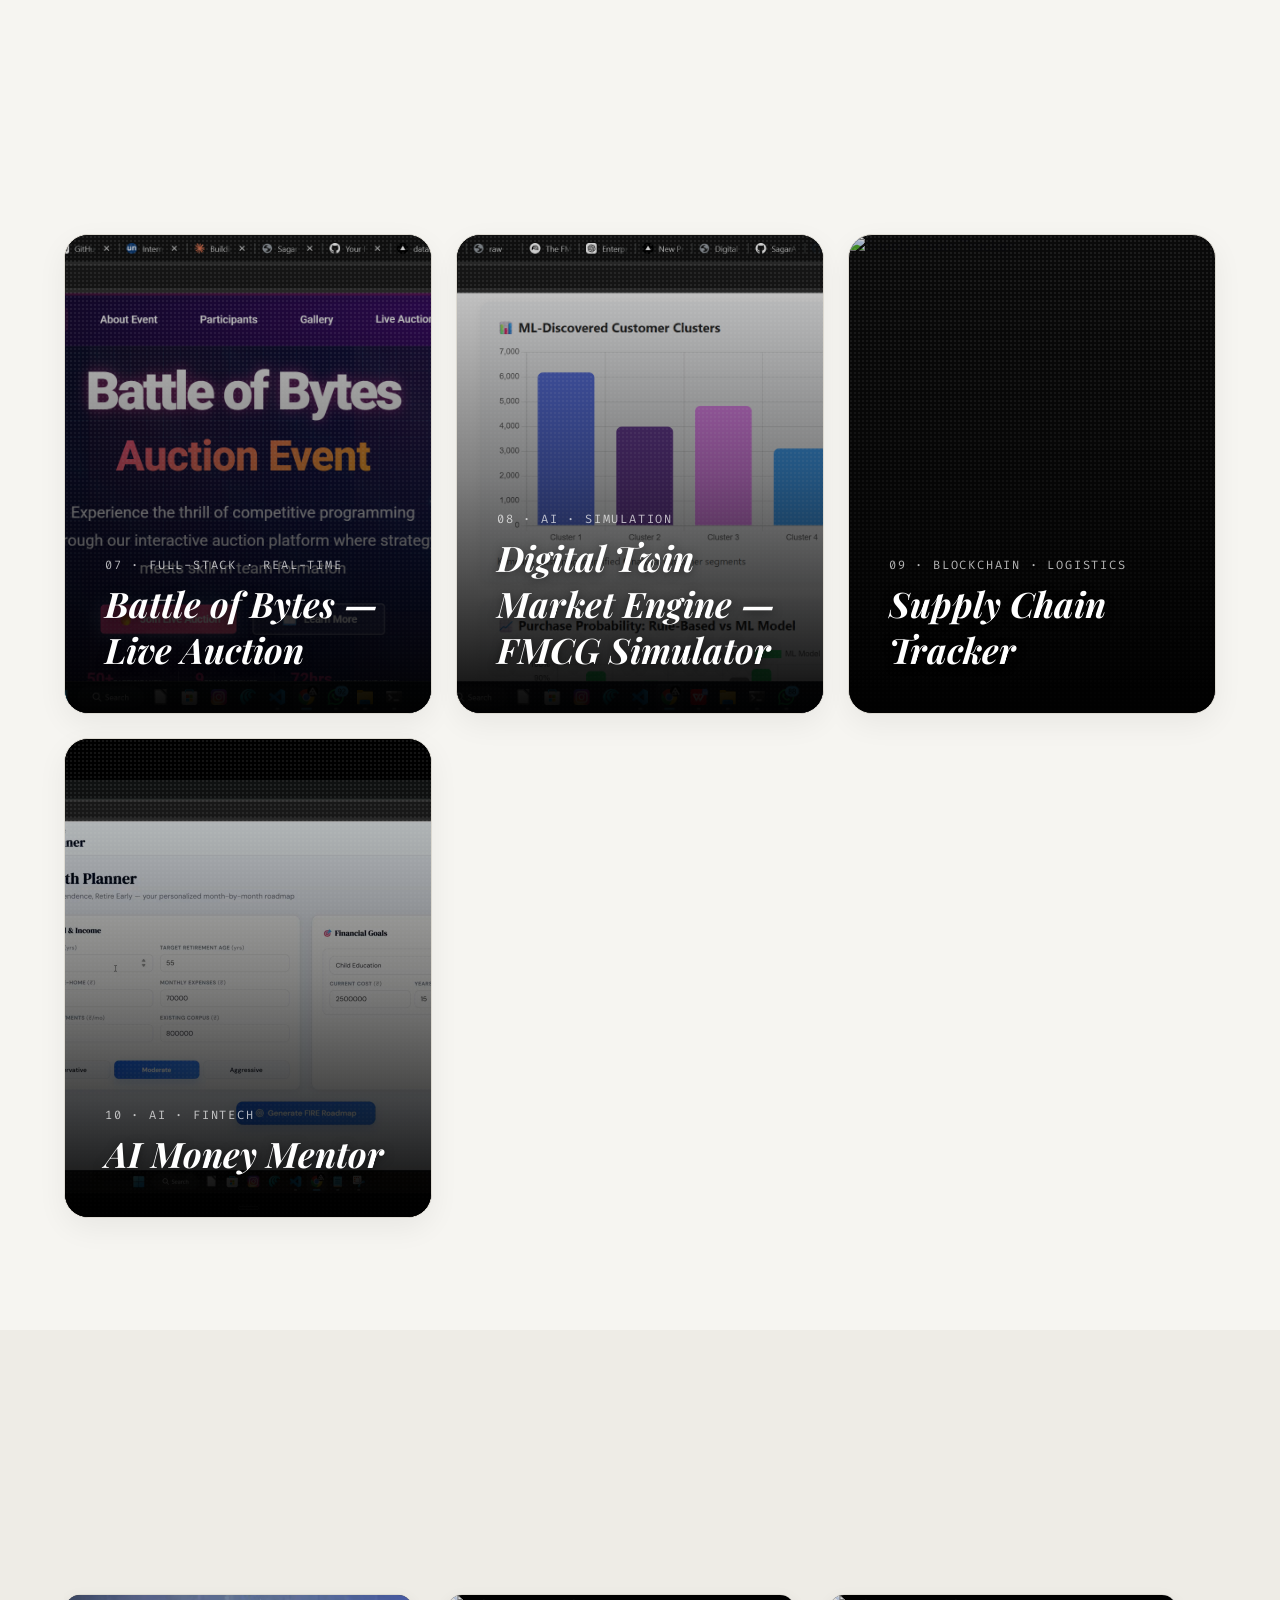
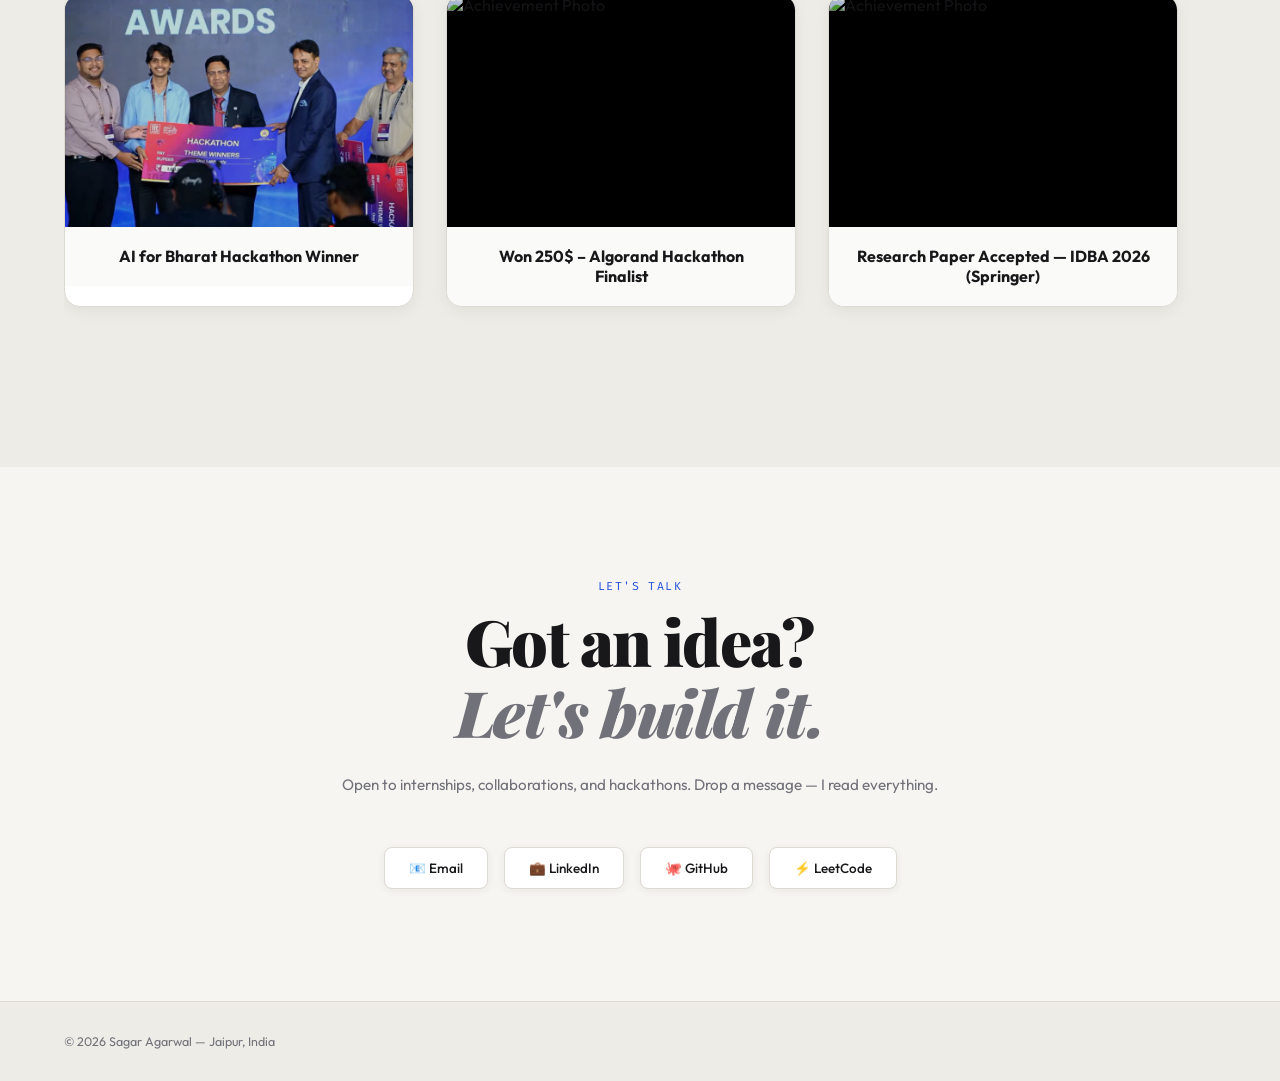
==== commit 3a6f241c: "Add AI Money Mentor screenshots and remove image captions across project pages" ====
--- a/index.html
+++ b/index.html
@@ -1264,7 +1264,7 @@
         </div>
       </div>
       <div class="featured-card reveal">
-        <img src="https://placehold.co/600x400/111111/444444?text=AI+Money+Mentor" alt="AI Money Mentor" class="project-thumbnail">
+        <img src="assests/ai%20money%20mentor.png" alt="AI Money Mentor" class="project-thumbnail">
         <div class="featured-overlay"></div>
         <div class="featured-content">
           <div class="project-num">10 · AI · FinTech</div>
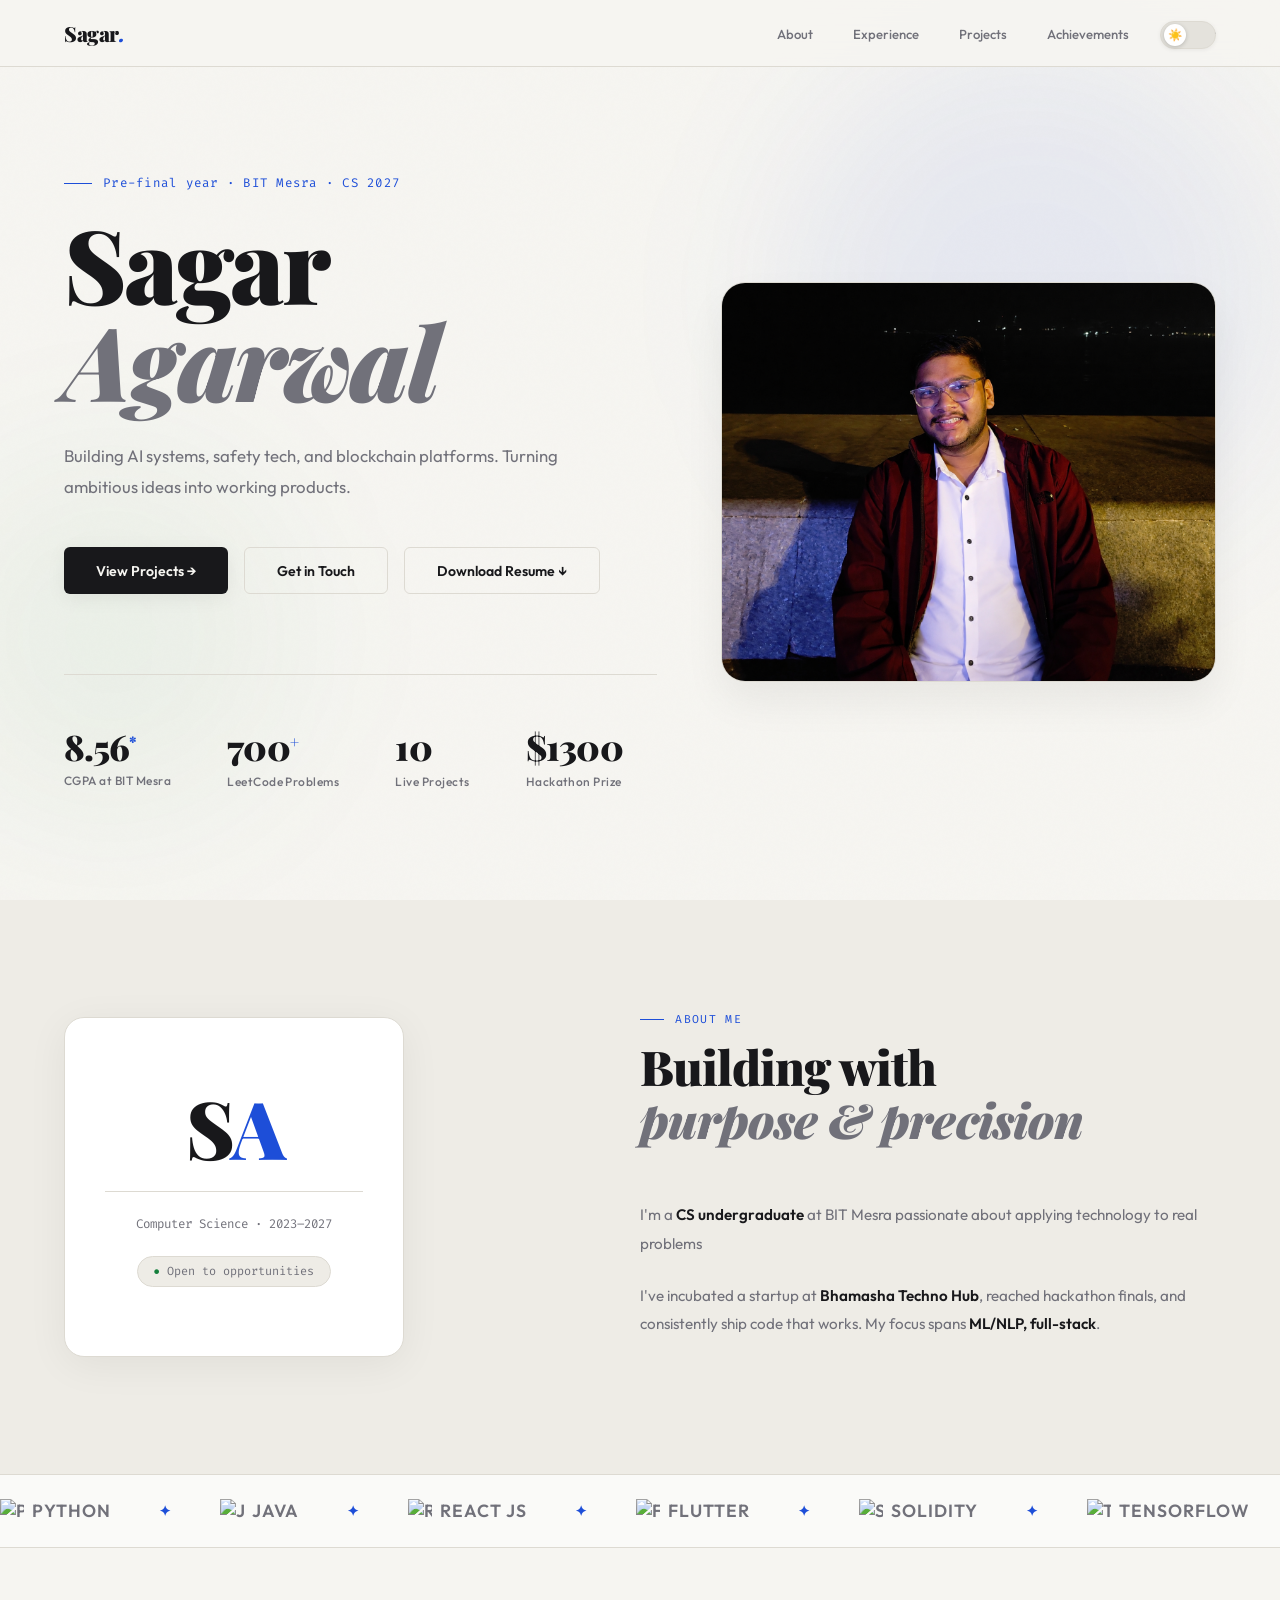
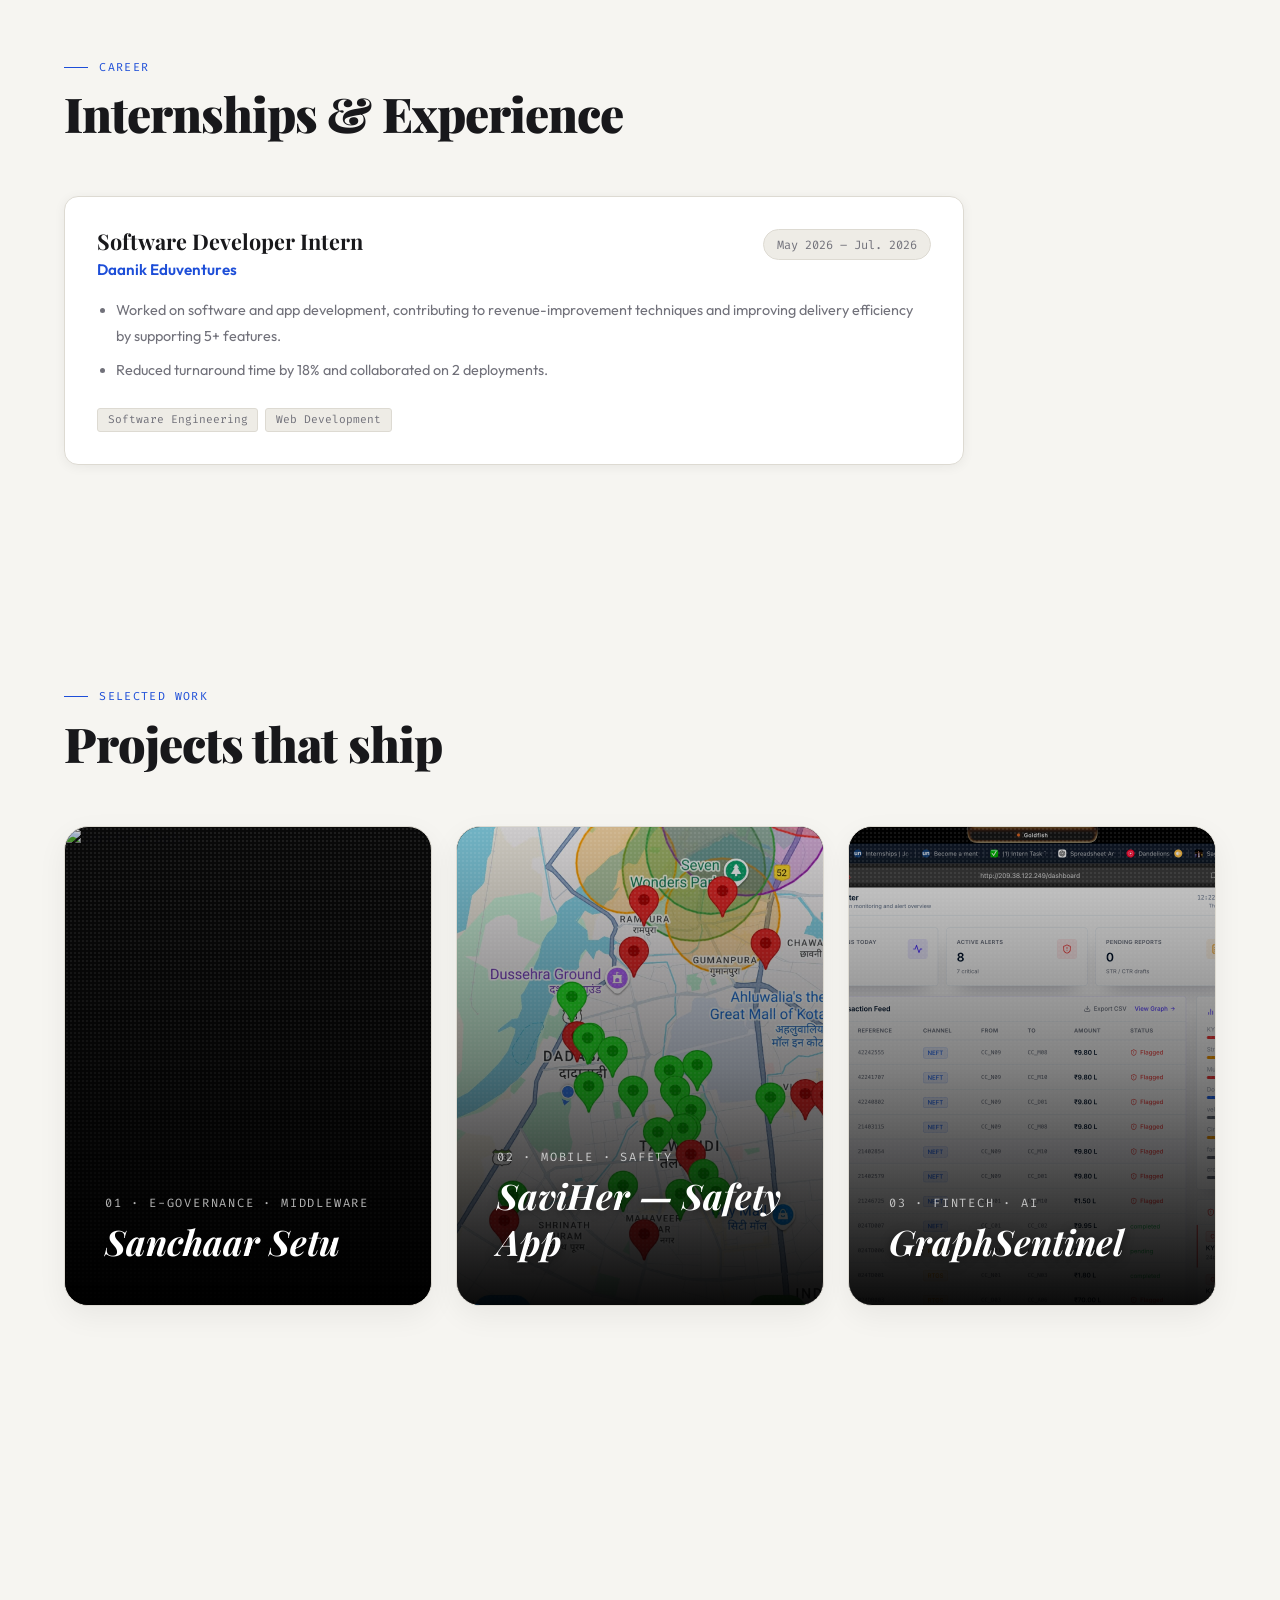
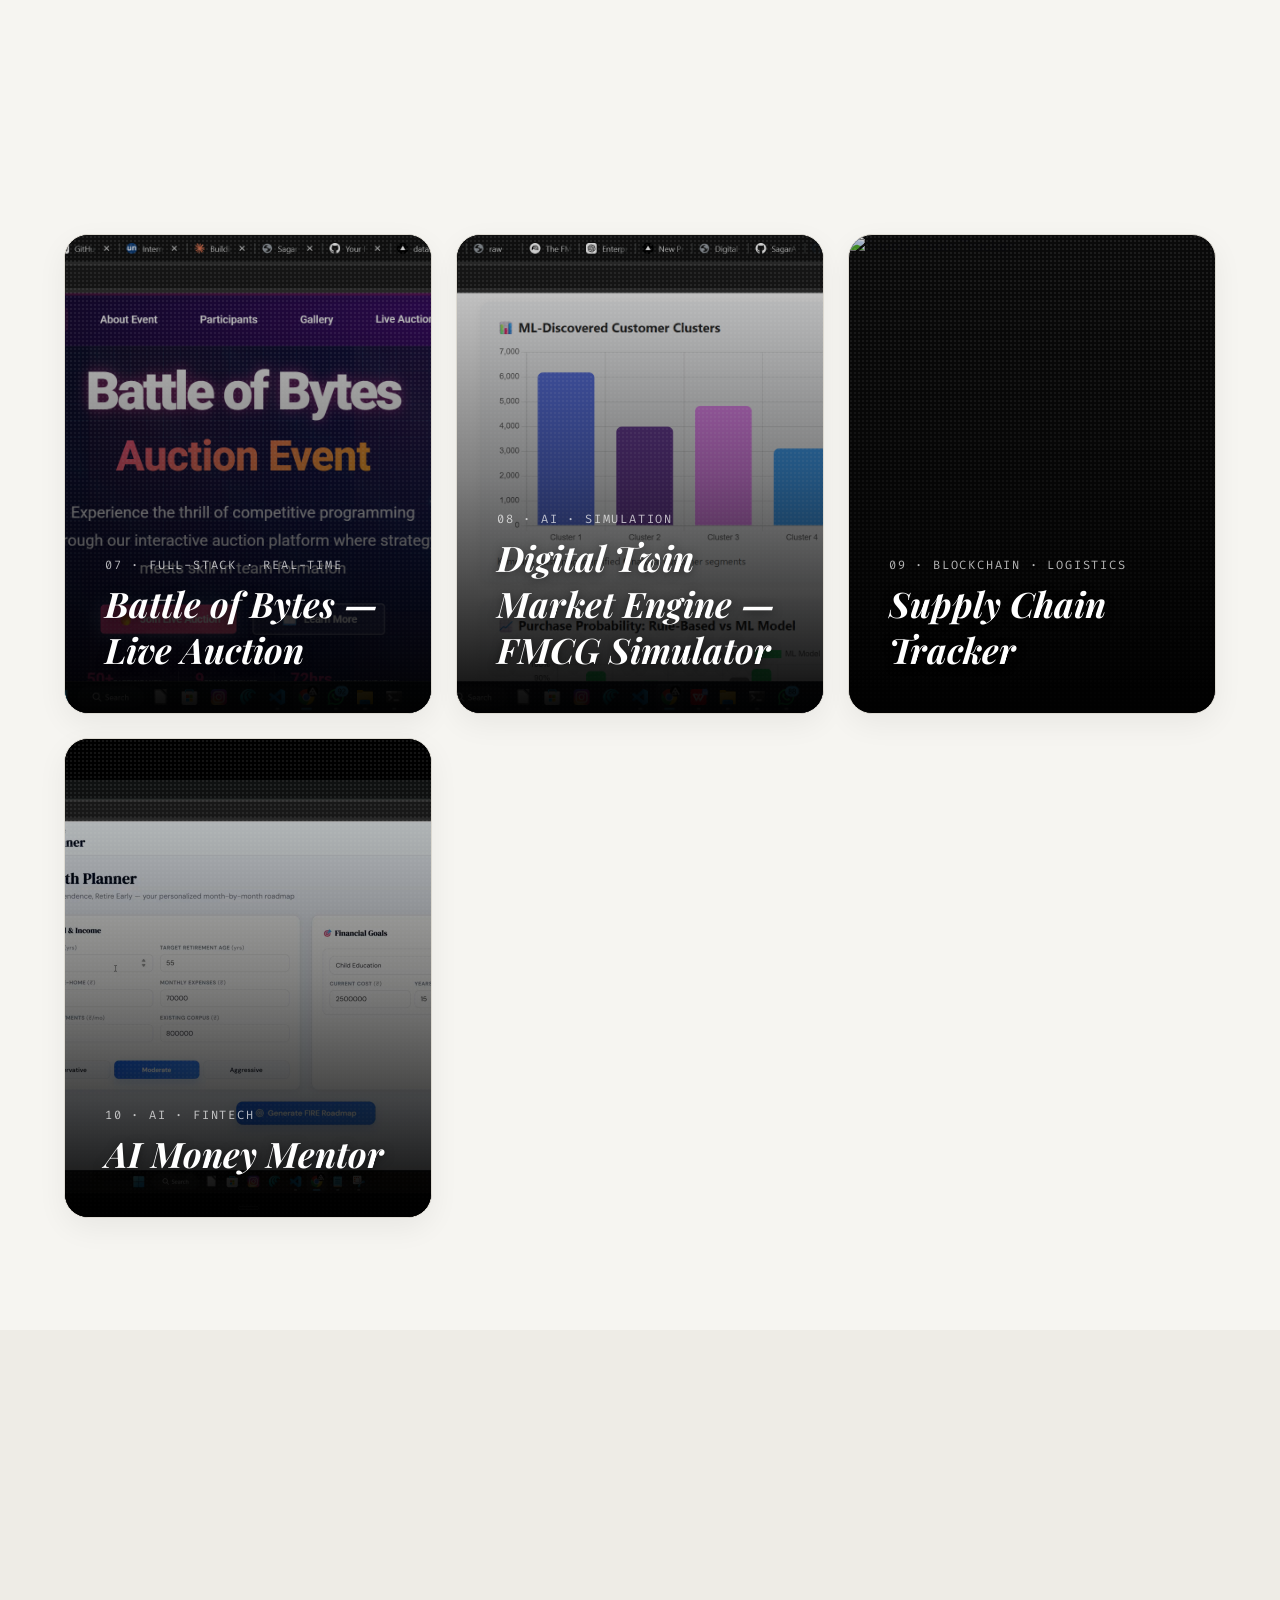
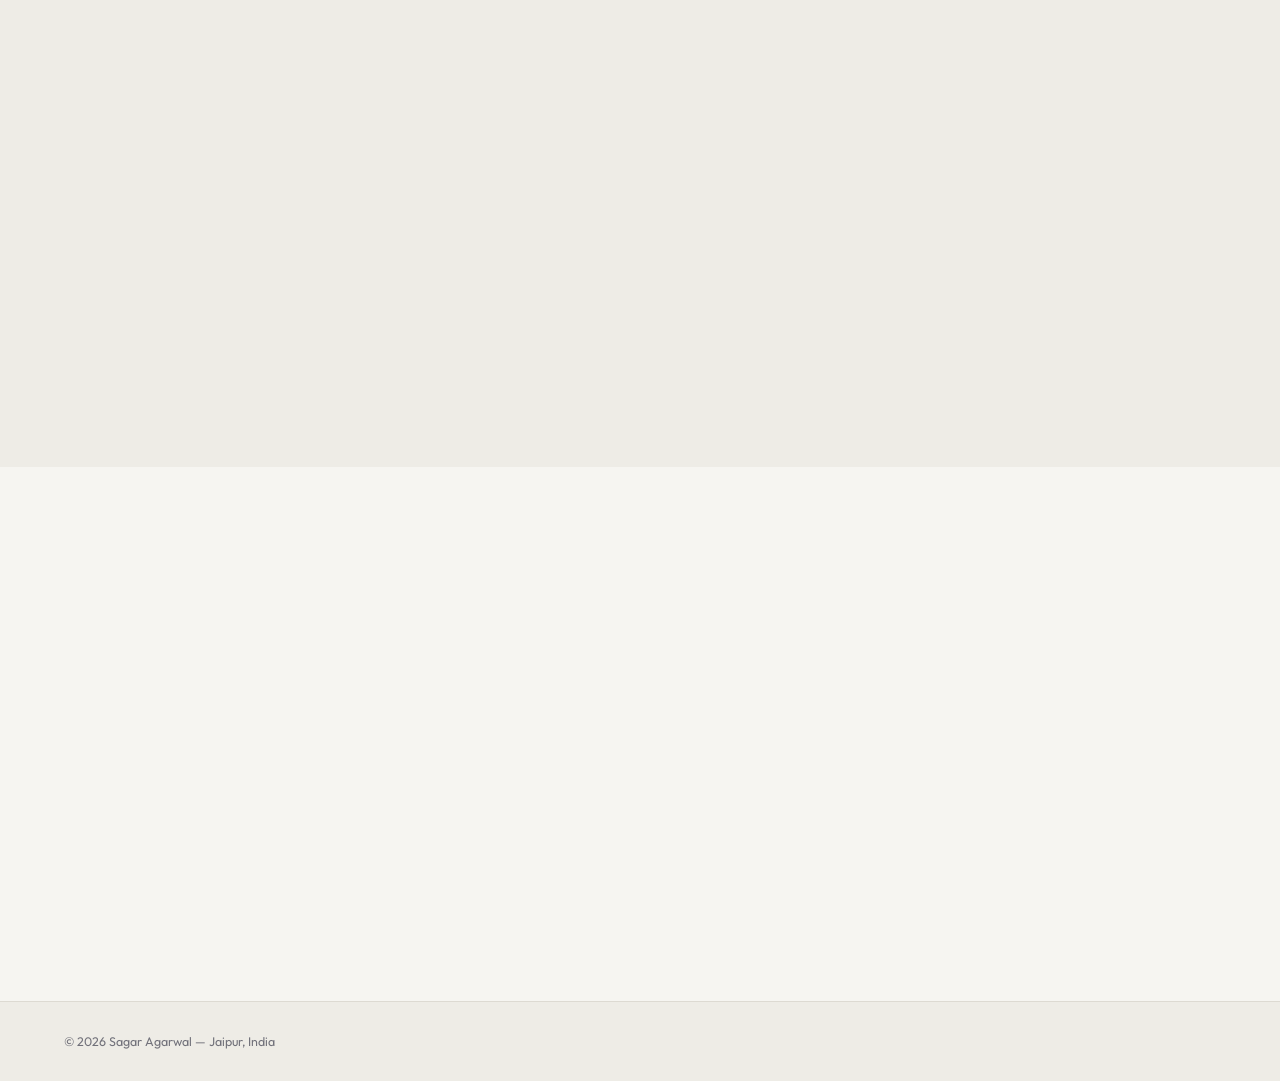
==== commit a5378f7d: "Make project cards clickable and remove 'View Detailed' buttons" ====
--- a/index.html
+++ b/index.html
@@ -1085,7 +1085,7 @@
       <h2 class="section-title">Projects that ship</h2>
     </div>
     <div class="projects-grid">
-      <div class="featured-card reveal">
+      <div class="featured-card reveal" onclick="window.location.href='project-sanchaarsetu.html'" style="cursor: pointer;">
         <img src="assests/ss-sanchaarsetu-1.png" alt="Sanchaar Setu" class="project-thumbnail">
         <div class="featured-overlay"></div>
         <div class="featured-content">
@@ -1100,13 +1100,12 @@
             </div>
 
             <div class="project-actions" style="margin-bottom: 0;">
-              <a href="project-sanchaarsetu.html" class="project-btn">View Detailed →</a>
-              <a href="#repo-link" target="_blank" class="project-link">View on GitHub →</a>
-            </div>
-          </div>
-        </div>
-      </div>
-      <div class="featured-card reveal">
+                            <a href="#repo-link" target="_blank" class="project-link" onclick="event.stopPropagation();">View on GitHub →</a>
+            </div>
+          </div>
+        </div>
+      </div>
+      <div class="featured-card reveal" onclick="window.location.href='project-saviher.html'" style="cursor: pointer;">
         <img src="assests/saviher.jpg" alt="SaviHer" class="project-thumbnail">
         <div class="featured-overlay"></div>
         <div class="featured-content">
@@ -1121,13 +1120,12 @@
             </div>
 
             <div class="project-actions" style="margin-bottom: 0;">
-              <a href="project-saviher.html" class="project-btn">View Detailed →</a>
-              <a href="#repo-link" target="_blank" class="project-link">View on GitHub →</a>
-            </div>
-          </div>
-        </div>
-      </div>
-      <div class="featured-card reveal">
+                            <a href="#repo-link" target="_blank" class="project-link" onclick="event.stopPropagation();">View on GitHub →</a>
+            </div>
+          </div>
+        </div>
+      </div>
+      <div class="featured-card reveal" onclick="window.location.href='project-graphsentinel.html'" style="cursor: pointer;">
         <img src="assests/gs-1.png" alt="GraphSentinel" class="project-thumbnail">
         <div class="featured-overlay"></div>
         <div class="featured-content">
@@ -1140,14 +1138,13 @@
               <span class="metric metric-blue">Neo4j</span>
             </div>
             <div class="project-actions" style="margin-bottom: 0;">
-              <a href="project-graphsentinel.html" class="project-btn">View Detailed →</a>
-              <a href="https://github.com/SagarAgarwal2/gs" target="_blank" class="project-link">View on GitHub →</a>
-            </div>
-          </div>
-        </div>
-      </div>
-
-      <div class="featured-card reveal">
+                            <a href="https://github.com/SagarAgarwal2/gs" target="_blank" class="project-link" onclick="event.stopPropagation();">View on GitHub →</a>
+            </div>
+          </div>
+        </div>
+      </div>
+
+      <div class="featured-card reveal" onclick="window.location.href='project-solarchain.html'" style="cursor: pointer;">
         <img src="https://placehold.co/600x400/111111/444444?text=Solar+Chain" alt="Solar-Chain" class="project-thumbnail">
         <div class="featured-overlay"></div>
         <div class="featured-content">
@@ -1161,13 +1158,12 @@
               <span class="metric metric-blue">Hackathon Round 3</span>
             </div>
             <div class="project-actions" style="margin-bottom: 0;">
-              <a href="project-solarchain.html" class="project-btn">View Detailed →</a>
-              <a href="#repo-link" target="_blank" class="project-link">View on GitHub →</a>
-            </div>
-          </div>
-        </div>
-      </div>
-      <div class="featured-card reveal">
+                            <a href="#repo-link" target="_blank" class="project-link" onclick="event.stopPropagation();">View on GitHub →</a>
+            </div>
+          </div>
+        </div>
+      </div>
+      <div class="featured-card reveal" onclick="window.location.href='project-pricing.html'" style="cursor: pointer;">
         <img src="https://placehold.co/600x400/111111/444444?text=Smart+Product+Pricing" alt="Smart Product Pricing" class="project-thumbnail">
         <div class="featured-overlay"></div>
         <div class="featured-content">
@@ -1180,13 +1176,12 @@
               <span class="metric metric-green">54% SMAPE</span>
             </div>
             <div class="project-actions" style="margin-bottom: 0;">
-              <a href="project-pricing.html" class="project-btn">View Detailed →</a>
-              <a href="#repo-link" target="_blank" class="project-link">View on GitHub →</a>
-            </div>
-          </div>
-        </div>
-      </div>
-      <div class="featured-card reveal">
+                            <a href="#repo-link" target="_blank" class="project-link" onclick="event.stopPropagation();">View on GitHub →</a>
+            </div>
+          </div>
+        </div>
+      </div>
+      <div class="featured-card reveal" onclick="window.location.href='project-rfp.html'" style="cursor: pointer;">
         <img src="https://placehold.co/600x400/111111/444444?text=Agentic+RFP+Automation" alt="Agentic RFP Automation" class="project-thumbnail">
         <div class="featured-overlay"></div>
         <div class="featured-content">
@@ -1199,13 +1194,12 @@
               <span class="metric metric-blue">90% match accuracy</span>
             </div>
             <div class="project-actions" style="margin-bottom: 0;">
-              <a href="project-rfp.html" class="project-btn">View Detailed →</a>
-              <a href="#repo-link" target="_blank" class="project-link">View on GitHub →</a>
-            </div>
-          </div>
-        </div>
-      </div>
-      <div class="featured-card reveal">
+                            <a href="#repo-link" target="_blank" class="project-link" onclick="event.stopPropagation();">View on GitHub →</a>
+            </div>
+          </div>
+        </div>
+      </div>
+      <div class="featured-card reveal" onclick="window.location.href='project-auction.html'" style="cursor: pointer;">
         <img src="assests/bob.png" alt="Battle of Bytes" class="project-thumbnail">
         <div class="featured-overlay"></div>
         <div class="featured-content">
@@ -1218,13 +1212,12 @@
               <span class="metric metric-green">Interactive UI</span>
             </div>
             <div class="project-actions" style="margin-bottom: 0;">
-              <a href="project-auction.html" class="project-btn">View Detailed →</a>
-              <a href="#repo-link" target="_blank" class="project-link">View on GitHub →</a>
-            </div>
-          </div>
-        </div>
-      </div>
-      <div class="featured-card reveal">
+                            <a href="#repo-link" target="_blank" class="project-link" onclick="event.stopPropagation();">View on GitHub →</a>
+            </div>
+          </div>
+        </div>
+      </div>
+      <div class="featured-card reveal" onclick="window.location.href='project-digitaltwin.html'" style="cursor: pointer;">
         <img src="assests/fmcg1.png" alt="Digital Twin" class="project-thumbnail">
         <div class="featured-overlay"></div>
         <div class="featured-content">
@@ -1237,13 +1230,12 @@
               <span class="metric metric-green">ML-powered</span>
             </div>
             <div class="project-actions" style="margin-bottom: 0;">
-              <a href="project-digitaltwin.html" class="project-btn">View Detailed →</a>
-              <a href="#repo-link" target="_blank" class="project-link">View on GitHub →</a>
-            </div>
-          </div>
-        </div>
-      </div>
-      <div class="featured-card reveal">
+                            <a href="#repo-link" target="_blank" class="project-link" onclick="event.stopPropagation();">View on GitHub →</a>
+            </div>
+          </div>
+        </div>
+      </div>
+      <div class="featured-card reveal" onclick="window.location.href='project-supplychain.html'" style="cursor: pointer;">
         <img src="assests/ss-supplychain-1.png" alt="Supply Chain Tracker" class="project-thumbnail">
         <div class="featured-overlay"></div>
         <div class="featured-content">
@@ -1257,13 +1249,12 @@
               <span class="metric metric-gold">Smart contracts</span>
             </div>
             <div class="project-actions" style="margin-bottom: 0;">
-              <a href="project-supplychain.html" class="project-btn">View Detailed →</a>
-              <a href="#repo-link" target="_blank" class="project-link">View on GitHub →</a>
-            </div>
-          </div>
-        </div>
-      </div>
-      <div class="featured-card reveal">
+                            <a href="#repo-link" target="_blank" class="project-link" onclick="event.stopPropagation();">View on GitHub →</a>
+            </div>
+          </div>
+        </div>
+      </div>
+      <div class="featured-card reveal" onclick="window.location.href='project-aimoneymentor.html'" style="cursor: pointer;">
         <img src="assests/ai%20money%20mentor.png" alt="AI Money Mentor" class="project-thumbnail">
         <div class="featured-overlay"></div>
         <div class="featured-content">
@@ -1277,8 +1268,7 @@
               <span class="metric metric-gold">Predictive analytics</span>
             </div>
             <div class="project-actions" style="margin-bottom: 0;">
-              <a href="project-aimoneymentor.html" class="project-btn">View Detailed →</a>
-              <a href="#repo-link" target="_blank" class="project-link">View on GitHub →</a>
+                            <a href="#repo-link" target="_blank" class="project-link" onclick="event.stopPropagation();">View on GitHub →</a>
             </div>
           </div>
         </div>
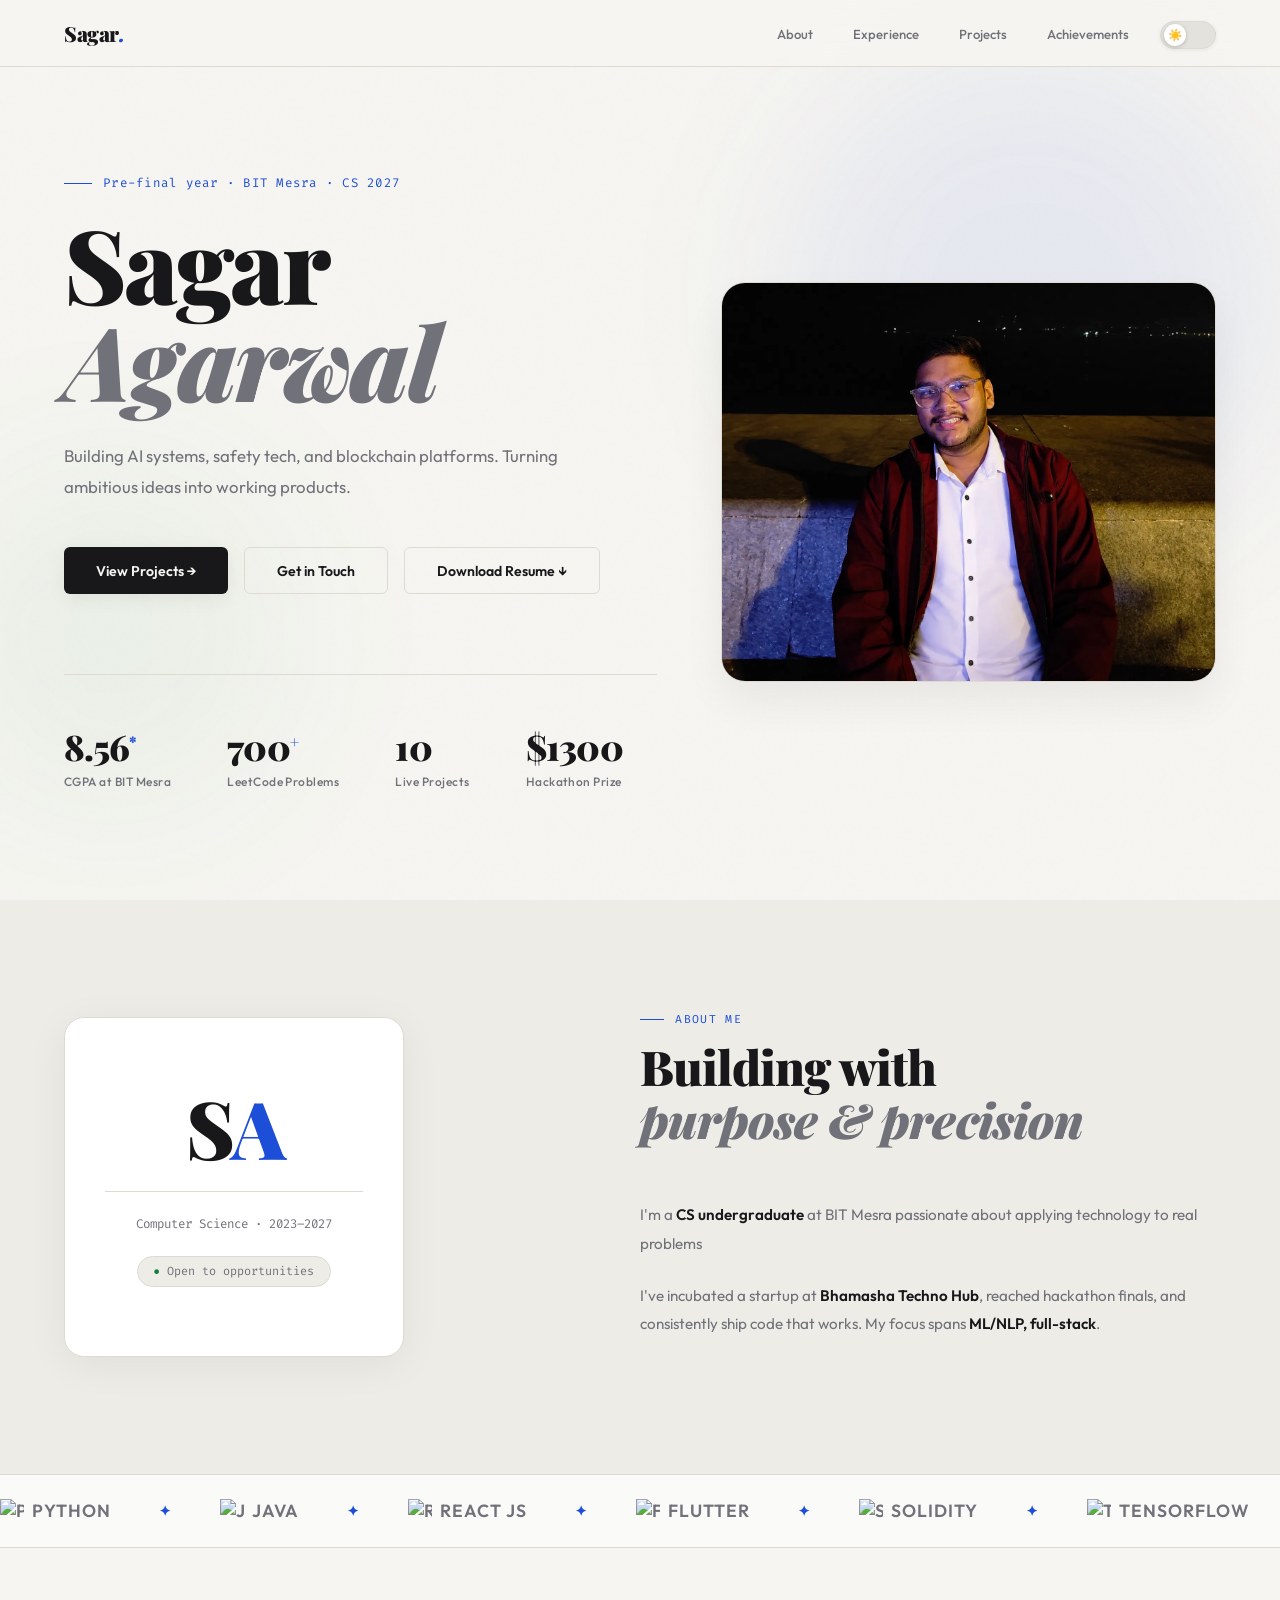
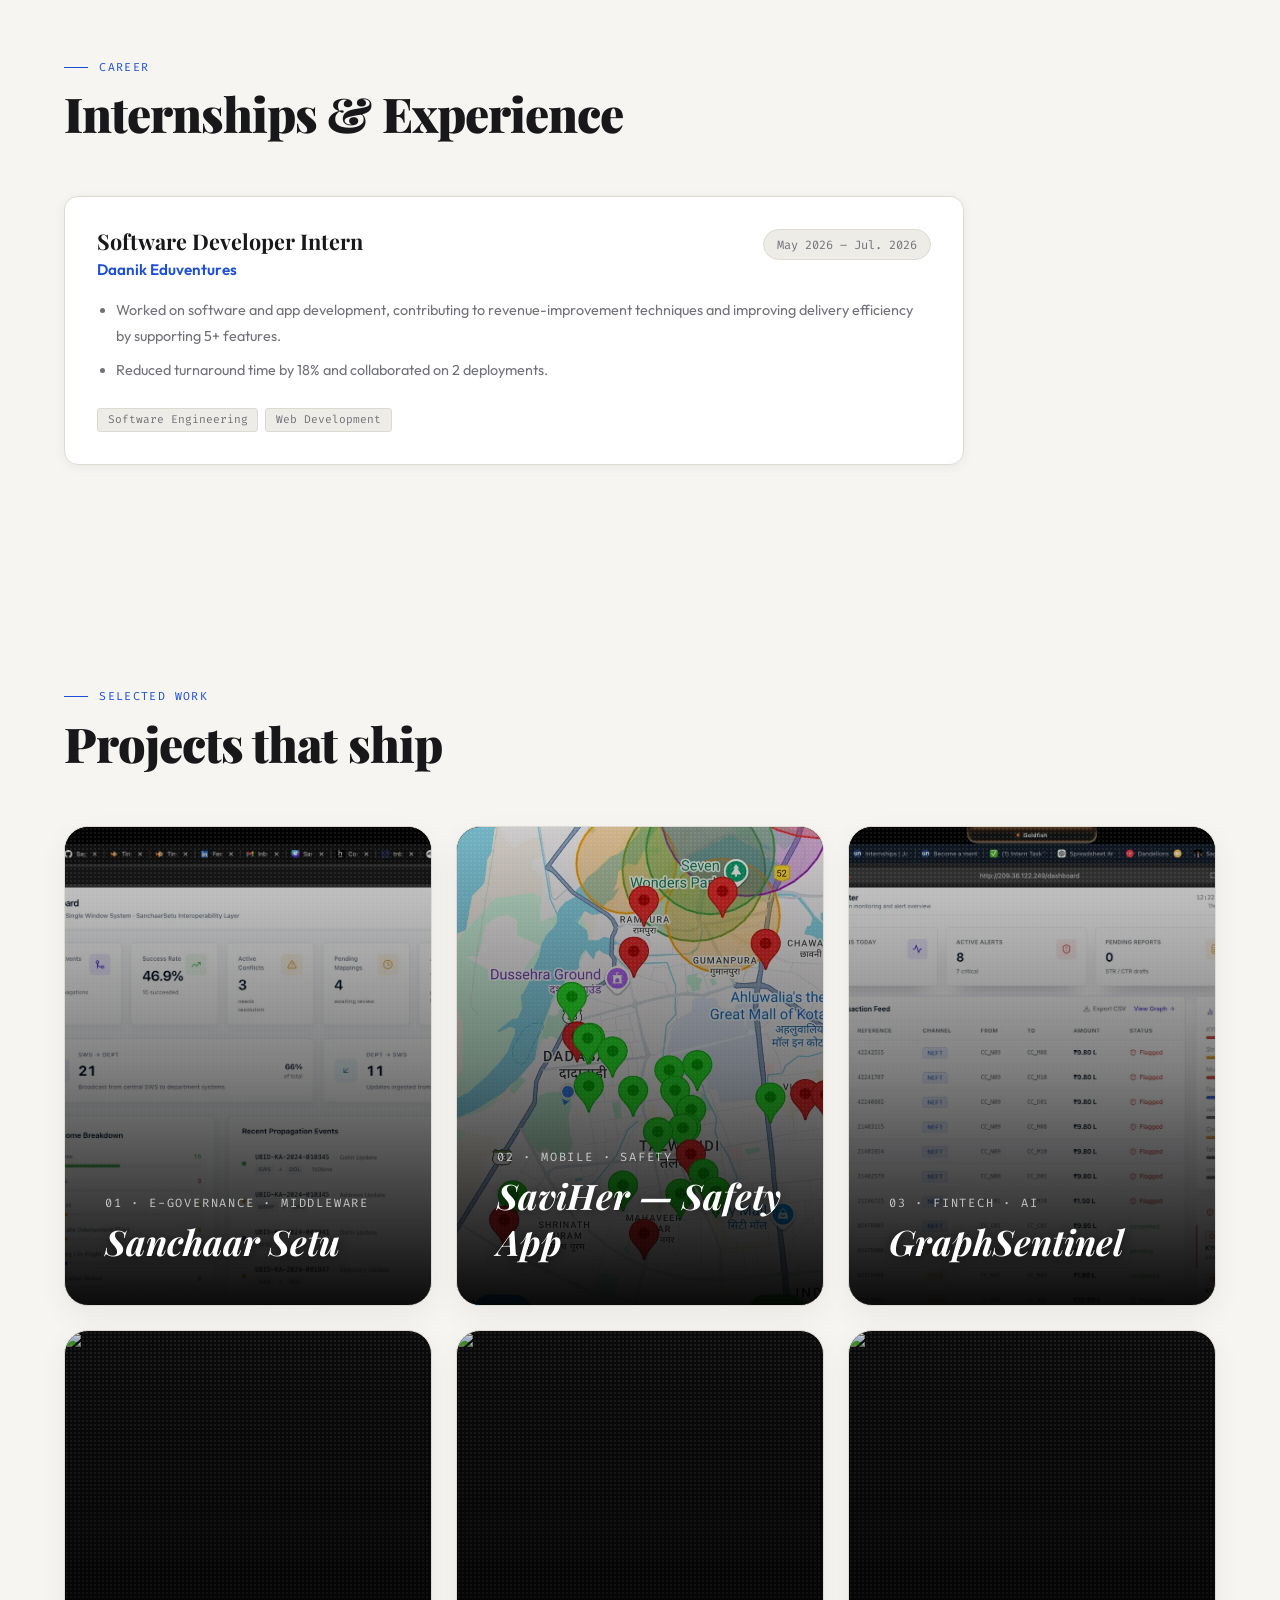
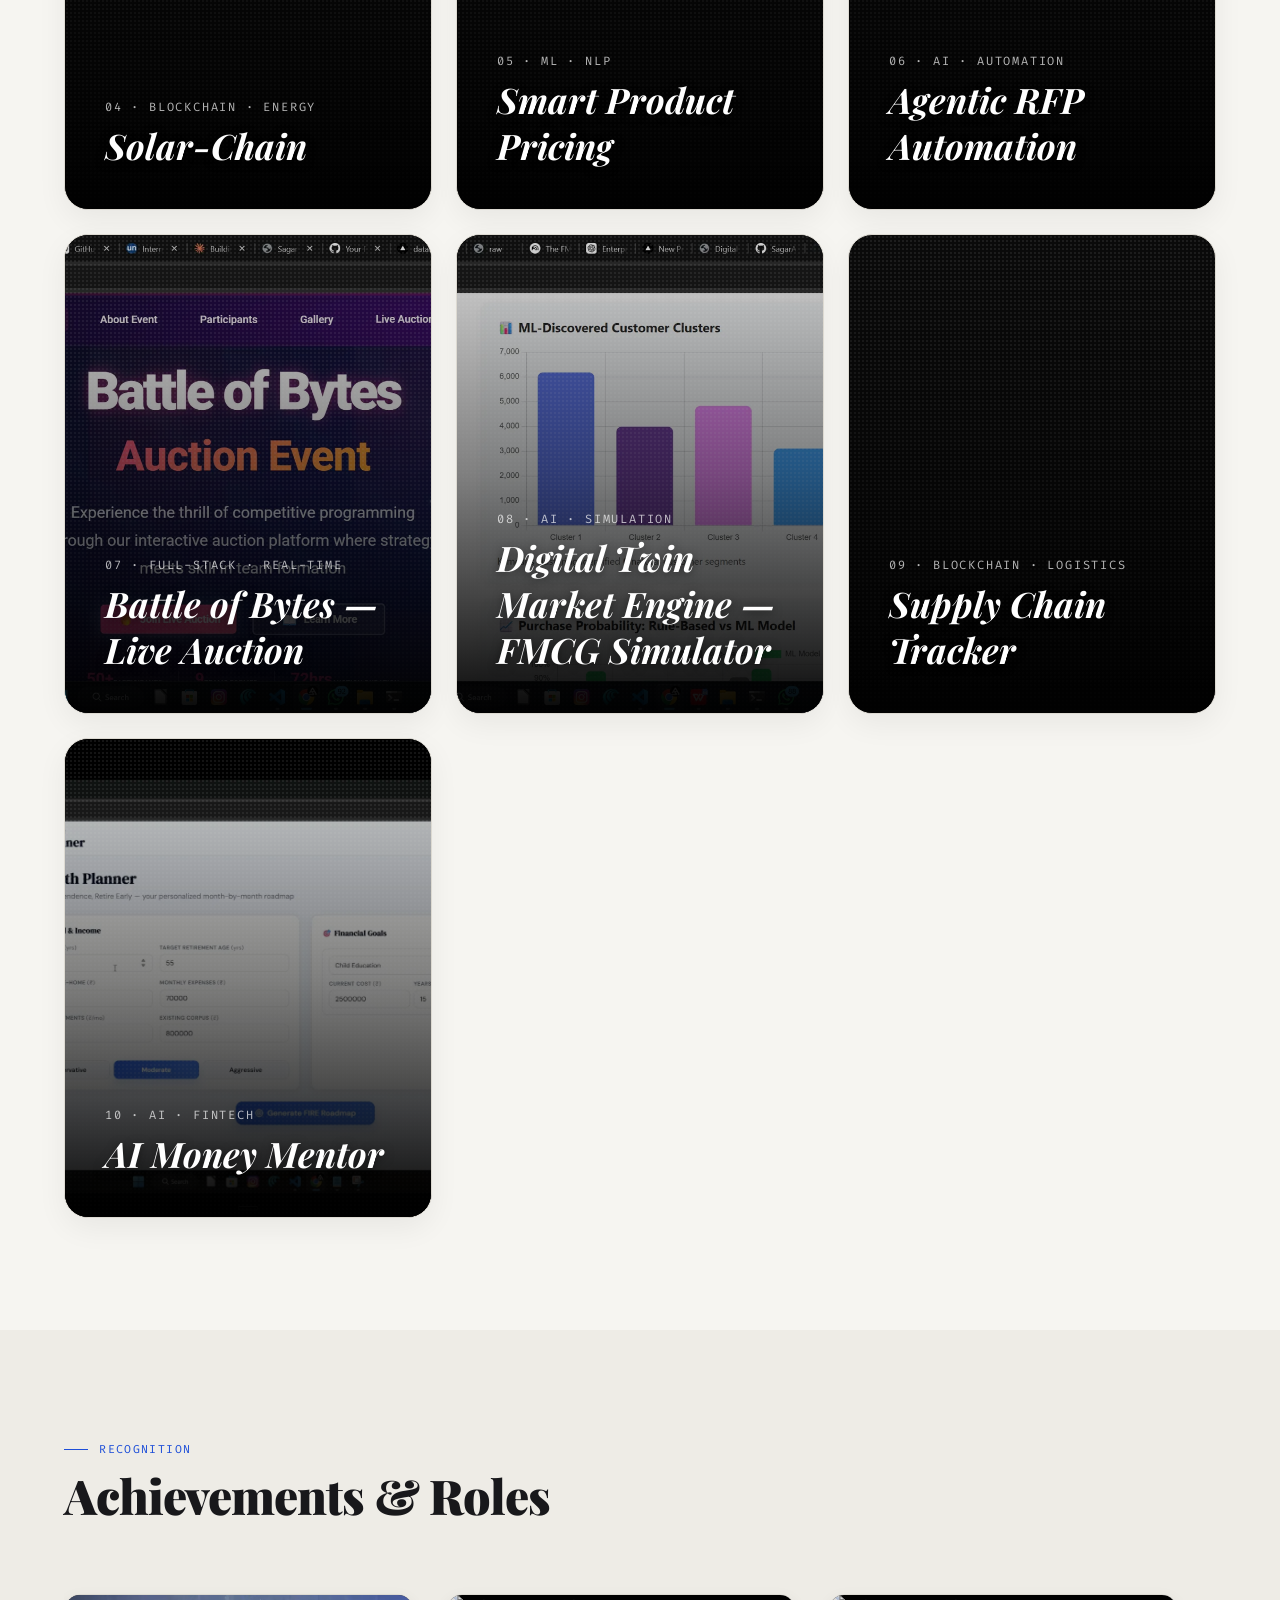
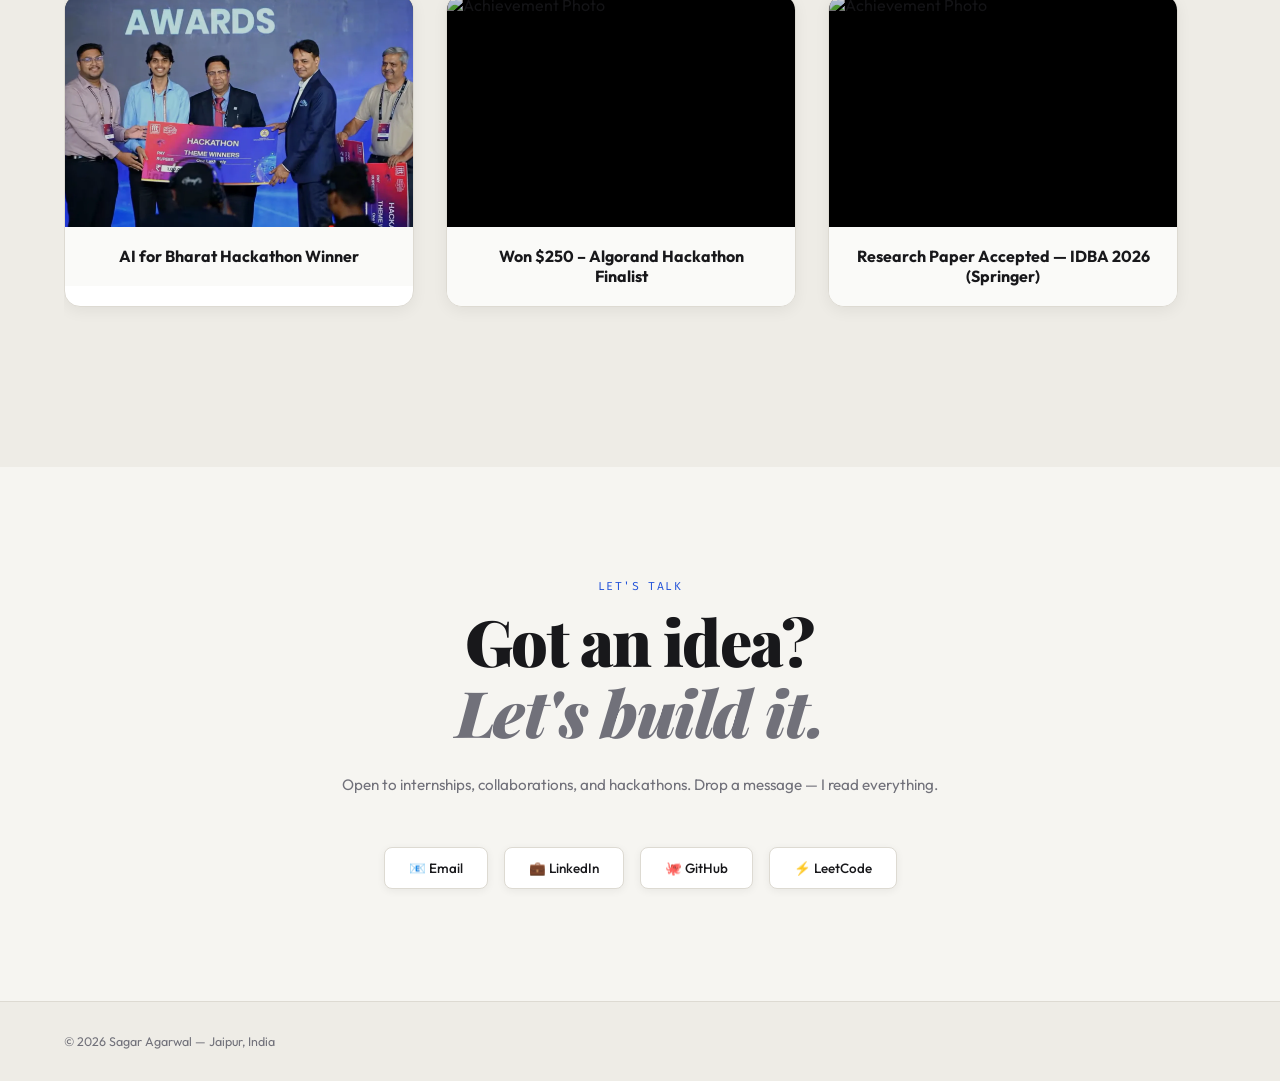
==== commit e60d4dd3: "Fix broken links and images, compress assets - Add resume PDF and point Download Resume at it - Link" ====
--- a/index.html
+++ b/index.html
@@ -941,7 +941,8 @@
     }
   </style>
   <link rel="stylesheet" href="style.css" />
-  <link rel="icon" type="image/png" href="assests/favicon.png" />
+  <link rel="icon" type="image/png" href="assests/favicon-64.png" />
+  <link rel="apple-touch-icon" href="assests/apple-touch-icon.png" />
 </head>
 
 <body>
@@ -974,7 +975,7 @@
         <div class="hero-cta">
           <a href="#projects" class="btn btn-primary">View Projects →</a>
           <a href="mailto:tnbtsper30@gmail.com" class="btn btn-outline">Get in Touch</a>
-          <a href="assests/RenderCV_EngineeringResumes_Theme__Copy_.pdf" target="_blank" class="btn btn-outline" download>Download Resume ↓</a>
+          <a href="assests/sagar-agarwal-resume.pdf" target="_blank" class="btn btn-outline" download>Download Resume ↓</a>
         </div>
         <div class="hero-stats">
           <div class="stat">
@@ -996,7 +997,7 @@
         </div>
       </div>
       <div class="hero-visual">
-        <img src="assests/favicon.png" alt="Sagar Agarwal" class="hero-image">
+        <img src="assests/favicon.webp" alt="Sagar Agarwal" class="hero-image">
       </div>
     </div>
   </section>
@@ -1023,29 +1024,29 @@
 
   <div class="skills-marquee-container">
     <div class="skills-marquee">
-      <span><img src="https://cdn.jsdelivr.net/gh/devicons/devicon@latest/icons/python/python-original.svg" style="width: 24px; height: 24px; margin-right: 8px;" alt="Python">Python</span>
-      <span><img src="https://cdn.jsdelivr.net/gh/devicons/devicon@latest/icons/java/java-original.svg" style="width: 24px; height: 24px; margin-right: 8px;" alt="Java">Java</span>
-      <span><img src="https://cdn.jsdelivr.net/gh/devicons/devicon@latest/icons/react/react-original.svg" style="width: 24px; height: 24px; margin-right: 8px;" alt="React">React JS</span>
-      <span><img src="https://cdn.jsdelivr.net/gh/devicons/devicon@latest/icons/flutter/flutter-original.svg" style="width: 24px; height: 24px; margin-right: 8px;" alt="Flutter">Flutter</span>
-      <span><img src="https://cdn.jsdelivr.net/gh/devicons/devicon@latest/icons/solidity/solidity-original.svg" style="width: 24px; height: 24px; margin-right: 8px;" alt="Solidity">Solidity</span>
-      <span><img src="https://cdn.jsdelivr.net/gh/devicons/devicon@latest/icons/tensorflow/tensorflow-original.svg" style="width: 24px; height: 24px; margin-right: 8px;" alt="TensorFlow">TensorFlow</span>
-      <span><img src="https://cdn.jsdelivr.net/gh/devicons/devicon@latest/icons/firebase/firebase-original.svg" style="width: 24px; height: 24px; margin-right: 8px;" alt="Firebase">Firebase</span>
-      <span><img src="https://cdn.jsdelivr.net/gh/devicons/devicon@latest/icons/googlecloud/googlecloud-original.svg" style="width: 24px; height: 24px; margin-right: 8px;" alt="GCP">GCP</span>
-      <span><img src="https://cdn.jsdelivr.net/gh/devicons/devicon@latest/icons/docker/docker-original.svg" style="width: 24px; height: 24px; margin-right: 8px;" alt="Docker">Docker</span>
-      <span><img src="https://cdn.jsdelivr.net/gh/devicons/devicon@latest/icons/nextjs/nextjs-original.svg" style="width: 24px; height: 24px; margin-right: 8px; border-radius: 50%; background: white;" alt="Next.js">Next.js</span>
+      <span><img loading="lazy" decoding="async" src="https://cdn.jsdelivr.net/gh/devicons/devicon@latest/icons/python/python-original.svg" style="width: 24px; height: 24px; margin-right: 8px;" alt="Python">Python</span>
+      <span><img loading="lazy" decoding="async" src="https://cdn.jsdelivr.net/gh/devicons/devicon@latest/icons/java/java-original.svg" style="width: 24px; height: 24px; margin-right: 8px;" alt="Java">Java</span>
+      <span><img loading="lazy" decoding="async" src="https://cdn.jsdelivr.net/gh/devicons/devicon@latest/icons/react/react-original.svg" style="width: 24px; height: 24px; margin-right: 8px;" alt="React">React JS</span>
+      <span><img loading="lazy" decoding="async" src="https://cdn.jsdelivr.net/gh/devicons/devicon@latest/icons/flutter/flutter-original.svg" style="width: 24px; height: 24px; margin-right: 8px;" alt="Flutter">Flutter</span>
+      <span><img loading="lazy" decoding="async" src="https://cdn.jsdelivr.net/gh/devicons/devicon@latest/icons/solidity/solidity-original.svg" style="width: 24px; height: 24px; margin-right: 8px;" alt="Solidity">Solidity</span>
+      <span><img loading="lazy" decoding="async" src="https://cdn.jsdelivr.net/gh/devicons/devicon@latest/icons/tensorflow/tensorflow-original.svg" style="width: 24px; height: 24px; margin-right: 8px;" alt="TensorFlow">TensorFlow</span>
+      <span><img loading="lazy" decoding="async" src="https://cdn.jsdelivr.net/gh/devicons/devicon@latest/icons/firebase/firebase-original.svg" style="width: 24px; height: 24px; margin-right: 8px;" alt="Firebase">Firebase</span>
+      <span><img loading="lazy" decoding="async" src="https://cdn.jsdelivr.net/gh/devicons/devicon@latest/icons/googlecloud/googlecloud-original.svg" style="width: 24px; height: 24px; margin-right: 8px;" alt="GCP">GCP</span>
+      <span><img loading="lazy" decoding="async" src="https://cdn.jsdelivr.net/gh/devicons/devicon@latest/icons/docker/docker-original.svg" style="width: 24px; height: 24px; margin-right: 8px;" alt="Docker">Docker</span>
+      <span><img loading="lazy" decoding="async" src="https://cdn.jsdelivr.net/gh/devicons/devicon@latest/icons/nextjs/nextjs-original.svg" style="width: 24px; height: 24px; margin-right: 8px; border-radius: 50%; background: white;" alt="Next.js">Next.js</span>
       <span>RAG / NLP</span>
       <span>DSA & OOP</span>
       <!-- Duplicate for seamless looping -->
-      <span><img src="https://cdn.jsdelivr.net/gh/devicons/devicon@latest/icons/python/python-original.svg" style="width: 24px; height: 24px; margin-right: 8px;" alt="Python">Python</span>
-      <span><img src="https://cdn.jsdelivr.net/gh/devicons/devicon@latest/icons/java/java-original.svg" style="width: 24px; height: 24px; margin-right: 8px;" alt="Java">Java</span>
-      <span><img src="https://cdn.jsdelivr.net/gh/devicons/devicon@latest/icons/react/react-original.svg" style="width: 24px; height: 24px; margin-right: 8px;" alt="React">React JS</span>
-      <span><img src="https://cdn.jsdelivr.net/gh/devicons/devicon@latest/icons/flutter/flutter-original.svg" style="width: 24px; height: 24px; margin-right: 8px;" alt="Flutter">Flutter</span>
-      <span><img src="https://cdn.jsdelivr.net/gh/devicons/devicon@latest/icons/solidity/solidity-original.svg" style="width: 24px; height: 24px; margin-right: 8px;" alt="Solidity">Solidity</span>
-      <span><img src="https://cdn.jsdelivr.net/gh/devicons/devicon@latest/icons/tensorflow/tensorflow-original.svg" style="width: 24px; height: 24px; margin-right: 8px;" alt="TensorFlow">TensorFlow</span>
-      <span><img src="https://cdn.jsdelivr.net/gh/devicons/devicon@latest/icons/firebase/firebase-original.svg" style="width: 24px; height: 24px; margin-right: 8px;" alt="Firebase">Firebase</span>
-      <span><img src="https://cdn.jsdelivr.net/gh/devicons/devicon@latest/icons/googlecloud/googlecloud-original.svg" style="width: 24px; height: 24px; margin-right: 8px;" alt="GCP">GCP</span>
-      <span><img src="https://cdn.jsdelivr.net/gh/devicons/devicon@latest/icons/docker/docker-original.svg" style="width: 24px; height: 24px; margin-right: 8px;" alt="Docker">Docker</span>
-      <span><img src="https://cdn.jsdelivr.net/gh/devicons/devicon@latest/icons/nextjs/nextjs-original.svg" style="width: 24px; height: 24px; margin-right: 8px; border-radius: 50%; background: white;" alt="Next.js">Next.js</span>
+      <span><img loading="lazy" decoding="async" src="https://cdn.jsdelivr.net/gh/devicons/devicon@latest/icons/python/python-original.svg" style="width: 24px; height: 24px; margin-right: 8px;" alt="Python">Python</span>
+      <span><img loading="lazy" decoding="async" src="https://cdn.jsdelivr.net/gh/devicons/devicon@latest/icons/java/java-original.svg" style="width: 24px; height: 24px; margin-right: 8px;" alt="Java">Java</span>
+      <span><img loading="lazy" decoding="async" src="https://cdn.jsdelivr.net/gh/devicons/devicon@latest/icons/react/react-original.svg" style="width: 24px; height: 24px; margin-right: 8px;" alt="React">React JS</span>
+      <span><img loading="lazy" decoding="async" src="https://cdn.jsdelivr.net/gh/devicons/devicon@latest/icons/flutter/flutter-original.svg" style="width: 24px; height: 24px; margin-right: 8px;" alt="Flutter">Flutter</span>
+      <span><img loading="lazy" decoding="async" src="https://cdn.jsdelivr.net/gh/devicons/devicon@latest/icons/solidity/solidity-original.svg" style="width: 24px; height: 24px; margin-right: 8px;" alt="Solidity">Solidity</span>
+      <span><img loading="lazy" decoding="async" src="https://cdn.jsdelivr.net/gh/devicons/devicon@latest/icons/tensorflow/tensorflow-original.svg" style="width: 24px; height: 24px; margin-right: 8px;" alt="TensorFlow">TensorFlow</span>
+      <span><img loading="lazy" decoding="async" src="https://cdn.jsdelivr.net/gh/devicons/devicon@latest/icons/firebase/firebase-original.svg" style="width: 24px; height: 24px; margin-right: 8px;" alt="Firebase">Firebase</span>
+      <span><img loading="lazy" decoding="async" src="https://cdn.jsdelivr.net/gh/devicons/devicon@latest/icons/googlecloud/googlecloud-original.svg" style="width: 24px; height: 24px; margin-right: 8px;" alt="GCP">GCP</span>
+      <span><img loading="lazy" decoding="async" src="https://cdn.jsdelivr.net/gh/devicons/devicon@latest/icons/docker/docker-original.svg" style="width: 24px; height: 24px; margin-right: 8px;" alt="Docker">Docker</span>
+      <span><img loading="lazy" decoding="async" src="https://cdn.jsdelivr.net/gh/devicons/devicon@latest/icons/nextjs/nextjs-original.svg" style="width: 24px; height: 24px; margin-right: 8px; border-radius: 50%; background: white;" alt="Next.js">Next.js</span>
       <span>RAG / NLP</span>
       <span>DSA & OOP</span>
     </div>
@@ -1086,7 +1087,7 @@
     </div>
     <div class="projects-grid">
       <div class="featured-card reveal" onclick="window.location.href='project-sanchaarsetu.html'" style="cursor: pointer;">
-        <img src="assests/ss-sanchaarsetu-1.png" alt="Sanchaar Setu" class="project-thumbnail">
+        <img loading="lazy" decoding="async" src="assests/ss-sanchaarsetu-1.webp" alt="Sanchaar Setu" class="project-thumbnail">
         <div class="featured-overlay"></div>
         <div class="featured-content">
           <div class="project-num">01 · E-Governance · Middleware</div>
@@ -1100,13 +1101,13 @@
             </div>
 
             <div class="project-actions" style="margin-bottom: 0;">
-                            <a href="#repo-link" target="_blank" class="project-link" onclick="event.stopPropagation();">View on GitHub →</a>
+                            <a href="https://github.com/SagarAgarwal2/sanchaarsetu" target="_blank" class="project-link" onclick="event.stopPropagation();">View on GitHub →</a>
             </div>
           </div>
         </div>
       </div>
       <div class="featured-card reveal" onclick="window.location.href='project-saviher.html'" style="cursor: pointer;">
-        <img src="assests/saviher.jpg" alt="SaviHer" class="project-thumbnail">
+        <img loading="lazy" decoding="async" src="assests/saviher.webp" alt="SaviHer" class="project-thumbnail">
         <div class="featured-overlay"></div>
         <div class="featured-content">
           <div class="project-num">02 · Mobile · Safety</div>
@@ -1120,13 +1121,13 @@
             </div>
 
             <div class="project-actions" style="margin-bottom: 0;">
-                            <a href="#repo-link" target="_blank" class="project-link" onclick="event.stopPropagation();">View on GitHub →</a>
+                            <a href="https://github.com/SagarAgarwal2/Saviher-app" target="_blank" class="project-link" onclick="event.stopPropagation();">View on GitHub →</a>
             </div>
           </div>
         </div>
       </div>
       <div class="featured-card reveal" onclick="window.location.href='project-graphsentinel.html'" style="cursor: pointer;">
-        <img src="assests/gs-1.png" alt="GraphSentinel" class="project-thumbnail">
+        <img loading="lazy" decoding="async" src="assests/gs-1.webp" alt="GraphSentinel" class="project-thumbnail">
         <div class="featured-overlay"></div>
         <div class="featured-content">
           <div class="project-num">03 · FinTech · AI</div>
@@ -1138,14 +1139,14 @@
               <span class="metric metric-blue">Neo4j</span>
             </div>
             <div class="project-actions" style="margin-bottom: 0;">
-                            <a href="https://github.com/SagarAgarwal2/gs" target="_blank" class="project-link" onclick="event.stopPropagation();">View on GitHub →</a>
+                            <a href="https://github.com/SagarAgarwal2/graph-sentinel-banks" target="_blank" class="project-link" onclick="event.stopPropagation();">View on GitHub →</a>
             </div>
           </div>
         </div>
       </div>
 
       <div class="featured-card reveal" onclick="window.location.href='project-solarchain.html'" style="cursor: pointer;">
-        <img src="https://placehold.co/600x400/111111/444444?text=Solar+Chain" alt="Solar-Chain" class="project-thumbnail">
+        <img loading="lazy" decoding="async" src="https://placehold.co/600x400/111111/444444?text=Solar+Chain" alt="Solar-Chain" class="project-thumbnail">
         <div class="featured-overlay"></div>
         <div class="featured-content">
           <div class="project-num">04 · Blockchain · Energy</div>
@@ -1158,13 +1159,13 @@
               <span class="metric metric-blue">Hackathon Round 3</span>
             </div>
             <div class="project-actions" style="margin-bottom: 0;">
-                            <a href="#repo-link" target="_blank" class="project-link" onclick="event.stopPropagation();">View on GitHub →</a>
+                            <a href="https://github.com/SagarAgarwal2/solarchain-project" target="_blank" class="project-link" onclick="event.stopPropagation();">View on GitHub →</a>
             </div>
           </div>
         </div>
       </div>
       <div class="featured-card reveal" onclick="window.location.href='project-pricing.html'" style="cursor: pointer;">
-        <img src="https://placehold.co/600x400/111111/444444?text=Smart+Product+Pricing" alt="Smart Product Pricing" class="project-thumbnail">
+        <img loading="lazy" decoding="async" src="https://placehold.co/600x400/111111/444444?text=Smart+Product+Pricing" alt="Smart Product Pricing" class="project-thumbnail">
         <div class="featured-overlay"></div>
         <div class="featured-content">
           <div class="project-num">05 · ML · NLP</div>
@@ -1176,13 +1177,13 @@
               <span class="metric metric-green">54% SMAPE</span>
             </div>
             <div class="project-actions" style="margin-bottom: 0;">
-                            <a href="#repo-link" target="_blank" class="project-link" onclick="event.stopPropagation();">View on GitHub →</a>
+                            <a href="https://github.com/SagarAgarwal2/Price-prediction-ml" target="_blank" class="project-link" onclick="event.stopPropagation();">View on GitHub →</a>
             </div>
           </div>
         </div>
       </div>
       <div class="featured-card reveal" onclick="window.location.href='project-rfp.html'" style="cursor: pointer;">
-        <img src="https://placehold.co/600x400/111111/444444?text=Agentic+RFP+Automation" alt="Agentic RFP Automation" class="project-thumbnail">
+        <img loading="lazy" decoding="async" src="https://placehold.co/600x400/111111/444444?text=Agentic+RFP+Automation" alt="Agentic RFP Automation" class="project-thumbnail">
         <div class="featured-overlay"></div>
         <div class="featured-content">
           <div class="project-num">06 · AI · Automation</div>
@@ -1194,13 +1195,13 @@
               <span class="metric metric-blue">90% match accuracy</span>
             </div>
             <div class="project-actions" style="margin-bottom: 0;">
-                            <a href="#repo-link" target="_blank" class="project-link" onclick="event.stopPropagation();">View on GitHub →</a>
+                            <a href="https://github.com/SagarAgarwal2/asianpaints" target="_blank" class="project-link" onclick="event.stopPropagation();">View on GitHub →</a>
             </div>
           </div>
         </div>
       </div>
       <div class="featured-card reveal" onclick="window.location.href='project-auction.html'" style="cursor: pointer;">
-        <img src="assests/bob.png" alt="Battle of Bytes" class="project-thumbnail">
+        <img loading="lazy" decoding="async" src="assests/bob.webp" alt="Battle of Bytes" class="project-thumbnail">
         <div class="featured-overlay"></div>
         <div class="featured-content">
           <div class="project-num">07 · Full-Stack · Real-Time</div>
@@ -1212,13 +1213,13 @@
               <span class="metric metric-green">Interactive UI</span>
             </div>
             <div class="project-actions" style="margin-bottom: 0;">
-                            <a href="#repo-link" target="_blank" class="project-link" onclick="event.stopPropagation();">View on GitHub →</a>
+                            <a href="https://github.com/SagarAgarwal2/Bob" target="_blank" class="project-link" onclick="event.stopPropagation();">View on GitHub →</a>
             </div>
           </div>
         </div>
       </div>
       <div class="featured-card reveal" onclick="window.location.href='project-digitaltwin.html'" style="cursor: pointer;">
-        <img src="assests/fmcg1.png" alt="Digital Twin" class="project-thumbnail">
+        <img loading="lazy" decoding="async" src="assests/fmcg1.webp" alt="Digital Twin" class="project-thumbnail">
         <div class="featured-overlay"></div>
         <div class="featured-content">
           <div class="project-num">08 · AI · Simulation</div>
@@ -1230,13 +1231,13 @@
               <span class="metric metric-green">ML-powered</span>
             </div>
             <div class="project-actions" style="margin-bottom: 0;">
-                            <a href="#repo-link" target="_blank" class="project-link" onclick="event.stopPropagation();">View on GitHub →</a>
+                            <a href="https://github.com/SagarAgarwal2/msk" target="_blank" class="project-link" onclick="event.stopPropagation();">View on GitHub →</a>
             </div>
           </div>
         </div>
       </div>
       <div class="featured-card reveal" onclick="window.location.href='project-supplychain.html'" style="cursor: pointer;">
-        <img src="assests/ss-supplychain-1.png" alt="Supply Chain Tracker" class="project-thumbnail">
+        <img loading="lazy" decoding="async" src="assests/ss-supplychain-1.webp" alt="Supply Chain Tracker" class="project-thumbnail">
         <div class="featured-overlay"></div>
         <div class="featured-content">
           <div class="project-num">09 · Blockchain · Logistics</div>
@@ -1249,13 +1250,13 @@
               <span class="metric metric-gold">Smart contracts</span>
             </div>
             <div class="project-actions" style="margin-bottom: 0;">
-                            <a href="#repo-link" target="_blank" class="project-link" onclick="event.stopPropagation();">View on GitHub →</a>
+                            <a href="https://github.com/SagarAgarwal2/suplly-chain" target="_blank" class="project-link" onclick="event.stopPropagation();">View on GitHub →</a>
             </div>
           </div>
         </div>
       </div>
       <div class="featured-card reveal" onclick="window.location.href='project-aimoneymentor.html'" style="cursor: pointer;">
-        <img src="assests/ai%20money%20mentor.png" alt="AI Money Mentor" class="project-thumbnail">
+        <img loading="lazy" decoding="async" src="assests/ai%20money%20mentor.webp" alt="AI Money Mentor" class="project-thumbnail">
         <div class="featured-overlay"></div>
         <div class="featured-content">
           <div class="project-num">10 · AI · FinTech</div>
@@ -1268,7 +1269,7 @@
               <span class="metric metric-gold">Predictive analytics</span>
             </div>
             <div class="project-actions" style="margin-bottom: 0;">
-                            <a href="#repo-link" target="_blank" class="project-link" onclick="event.stopPropagation();">View on GitHub →</a>
+                            <a href="https://github.com/SagarAgarwal2/ai-money-inventory" target="_blank" class="project-link" onclick="event.stopPropagation();">View on GitHub →</a>
             </div>
           </div>
         </div>
@@ -1286,7 +1287,7 @@
         <!-- FIRST SET -->
         <div class="ach-card reveal">
           <div class="ach-image-wrapper">
-            <img src="assests/ai%20for%20bharat.png" class="ach-image" alt="AI for Bharat Hackathon Winner">
+            <img loading="lazy" decoding="async" src="assests/ai%20for%20bharat.webp" class="ach-image" alt="AI for Bharat Hackathon Winner">
           </div>
           <div class="ach-content">
             <div class="ach-title">AI for Bharat Hackathon Winner</div>
@@ -1295,16 +1296,16 @@
 
         <div class="ach-card reveal">
           <div class="ach-image-wrapper">
-            <img src="https://placehold.co/600x400/111111/444444?text=Upload+Photo" class="ach-image" alt="Achievement Photo">
+            <img loading="lazy" decoding="async" src="https://placehold.co/600x400/111111/444444?text=Upload+Photo" class="ach-image" alt="Achievement Photo">
           </div>
           <div class="ach-content">
-            <div class="ach-title">Won 250$ – Algorand Hackathon Finalist</div>
+            <div class="ach-title">Won $250 – Algorand Hackathon Finalist</div>
           </div>
         </div>
 
         <div class="ach-card reveal">
           <div class="ach-image-wrapper">
-            <img src="https://placehold.co/600x400/111111/444444?text=Upload+Photo" class="ach-image" alt="Achievement Photo">
+            <img loading="lazy" decoding="async" src="https://placehold.co/600x400/111111/444444?text=Upload+Photo" class="ach-image" alt="Achievement Photo">
           </div>
           <div class="ach-content">
             <div class="ach-title">Research Paper Accepted — IDBA 2026 (Springer)</div>
@@ -1313,7 +1314,7 @@
 
         <div class="ach-card reveal">
           <div class="ach-image-wrapper">
-            <img src="https://placehold.co/600x400/111111/444444?text=Upload+Photo" class="ach-image" alt="Achievement Photo">
+            <img loading="lazy" decoding="async" src="https://placehold.co/600x400/111111/444444?text=Upload+Photo" class="ach-image" alt="Achievement Photo">
           </div>
           <div class="ach-content">
             <div class="ach-title">Incubated at Bhamasha Techno Hub</div>
@@ -1322,7 +1323,7 @@
 
         <div class="ach-card reveal">
           <div class="ach-image-wrapper">
-            <img src="assests/knight.png" class="ach-image" alt="Knight At Leetcode">
+            <img loading="lazy" decoding="async" src="assests/knight.webp" class="ach-image" alt="Knight At Leetcode">
           </div>
           <div class="ach-content">
             <div class="ach-title">Knight At Leetcode</div>
@@ -1331,7 +1332,7 @@
 
         <div class="ach-card reveal">
           <div class="ach-image-wrapper">
-            <img src="assests/gdg.png" class="ach-image" alt="Cyber Security Lead, GDG">
+            <img loading="lazy" decoding="async" src="assests/gdg.webp" class="ach-image" alt="Cyber Security Lead, GDG">
           </div>
           <div class="ach-content">
             <div class="ach-title">Cyber Security Lead, GDG</div>
@@ -1343,7 +1344,7 @@
         <!-- DUPLICATED SET FOR SEAMLESS LOOPING -->
         <div class="ach-card">
           <div class="ach-image-wrapper">
-            <img src="assests/ai%20for%20bharat.png" class="ach-image" alt="AI for Bharat Hackathon Winner">
+            <img loading="lazy" decoding="async" src="assests/ai%20for%20bharat.webp" class="ach-image" alt="AI for Bharat Hackathon Winner">
           </div>
           <div class="ach-content">
             <div class="ach-title">AI for Bharat Hackathon Winner</div>
@@ -1352,16 +1353,16 @@
 
         <div class="ach-card">
           <div class="ach-image-wrapper">
-            <img src="https://placehold.co/600x400/111111/444444?text=Upload+Photo" class="ach-image" alt="Achievement Photo">
+            <img loading="lazy" decoding="async" src="https://placehold.co/600x400/111111/444444?text=Upload+Photo" class="ach-image" alt="Achievement Photo">
           </div>
           <div class="ach-content">
-            <div class="ach-title">Won 250$ – Algorand Hackathon Finalist</div>
+            <div class="ach-title">Won $250 – Algorand Hackathon Finalist</div>
           </div>
         </div>
 
         <div class="ach-card">
           <div class="ach-image-wrapper">
-            <img src="https://placehold.co/600x400/111111/444444?text=Upload+Photo" class="ach-image" alt="Achievement Photo">
+            <img loading="lazy" decoding="async" src="https://placehold.co/600x400/111111/444444?text=Upload+Photo" class="ach-image" alt="Achievement Photo">
           </div>
           <div class="ach-content">
             <div class="ach-title">Research Paper Accepted — IDBA 2026 (Springer)</div>
@@ -1370,7 +1371,7 @@
 
         <div class="ach-card">
           <div class="ach-image-wrapper">
-            <img src="https://placehold.co/600x400/111111/444444?text=Upload+Photo" class="ach-image" alt="Achievement Photo">
+            <img loading="lazy" decoding="async" src="https://placehold.co/600x400/111111/444444?text=Upload+Photo" class="ach-image" alt="Achievement Photo">
           </div>
           <div class="ach-content">
             <div class="ach-title">Incubated at Bhamasha Techno Hub</div>
@@ -1379,7 +1380,7 @@
 
         <div class="ach-card">
           <div class="ach-image-wrapper">
-            <img src="assests/knight.png" class="ach-image" alt="Knight At Leetcode">
+            <img loading="lazy" decoding="async" src="assests/knight.webp" class="ach-image" alt="Knight At Leetcode">
           </div>
           <div class="ach-content">
             <div class="ach-title">Knight At Leetcode</div>
@@ -1388,7 +1389,7 @@
 
         <div class="ach-card">
           <div class="ach-image-wrapper">
-            <img src="assests/gdg.png" class="ach-image" alt="Cyber Security Lead, GDG">
+            <img loading="lazy" decoding="async" src="assests/gdg.webp" class="ach-image" alt="Cyber Security Lead, GDG">
           </div>
           <div class="ach-content">
             <div class="ach-title">Cyber Security Lead, GDG</div>
--- a/style.css
+++ b/style.css
@@ -379,3 +379,22 @@
 .featured-card .project-tags {
   margin-bottom: 1rem;
 }
+
+/* Touch screens can't hover: always show featured card details */
+@media (hover: none) {
+  .featured-card .project-thumbnail {
+    filter: brightness(0.35) contrast(1.1);
+  }
+  .featured-card .featured-overlay {
+    background:
+      linear-gradient(to top, rgba(0,0,0,0.95) 0%, rgba(0,0,0,0.85) 60%, rgba(0,0,0,0.6) 100%),
+      radial-gradient(rgba(255,255,255,0.08) 1px, transparent 1px);
+    background-size: 100% 100%, 4px 4px;
+  }
+  .featured-card .featured-details {
+    max-height: none;
+    opacity: 1;
+    transform: none;
+    margin-top: 1rem;
+  }
+}
